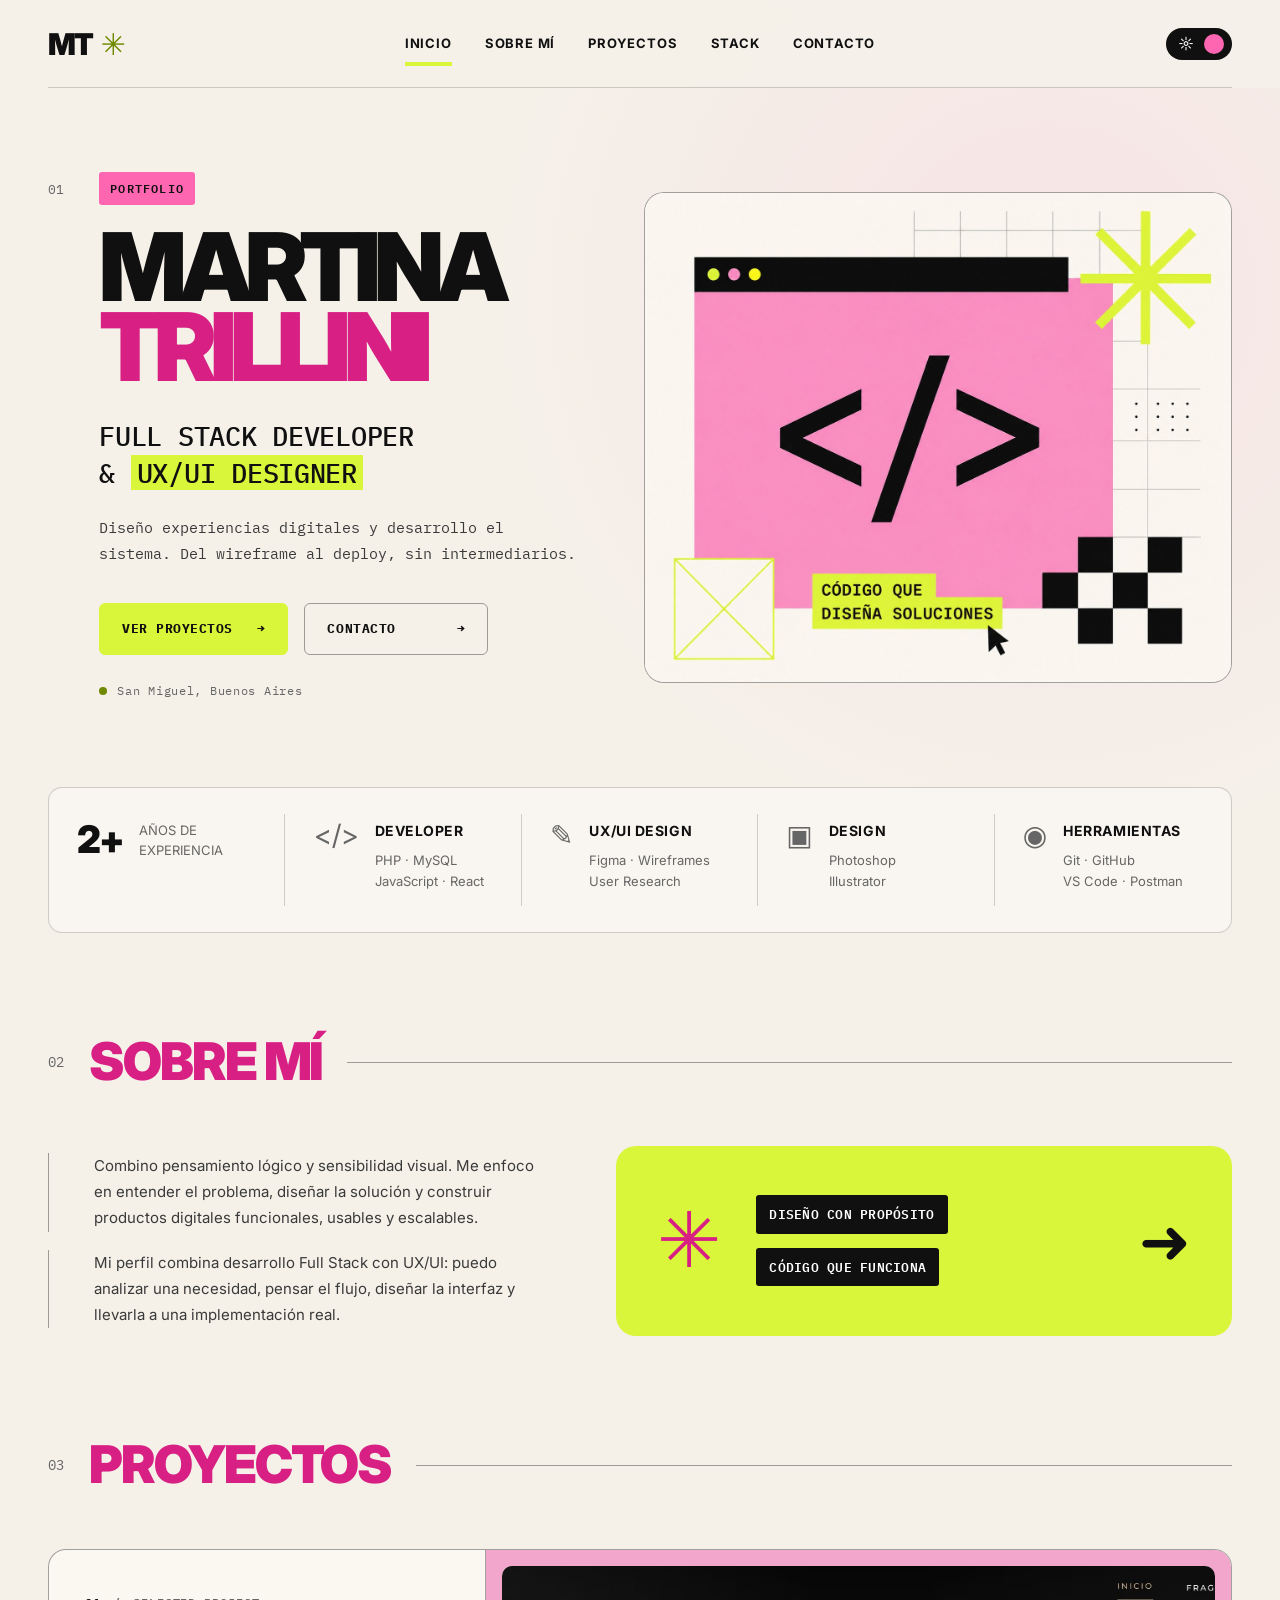
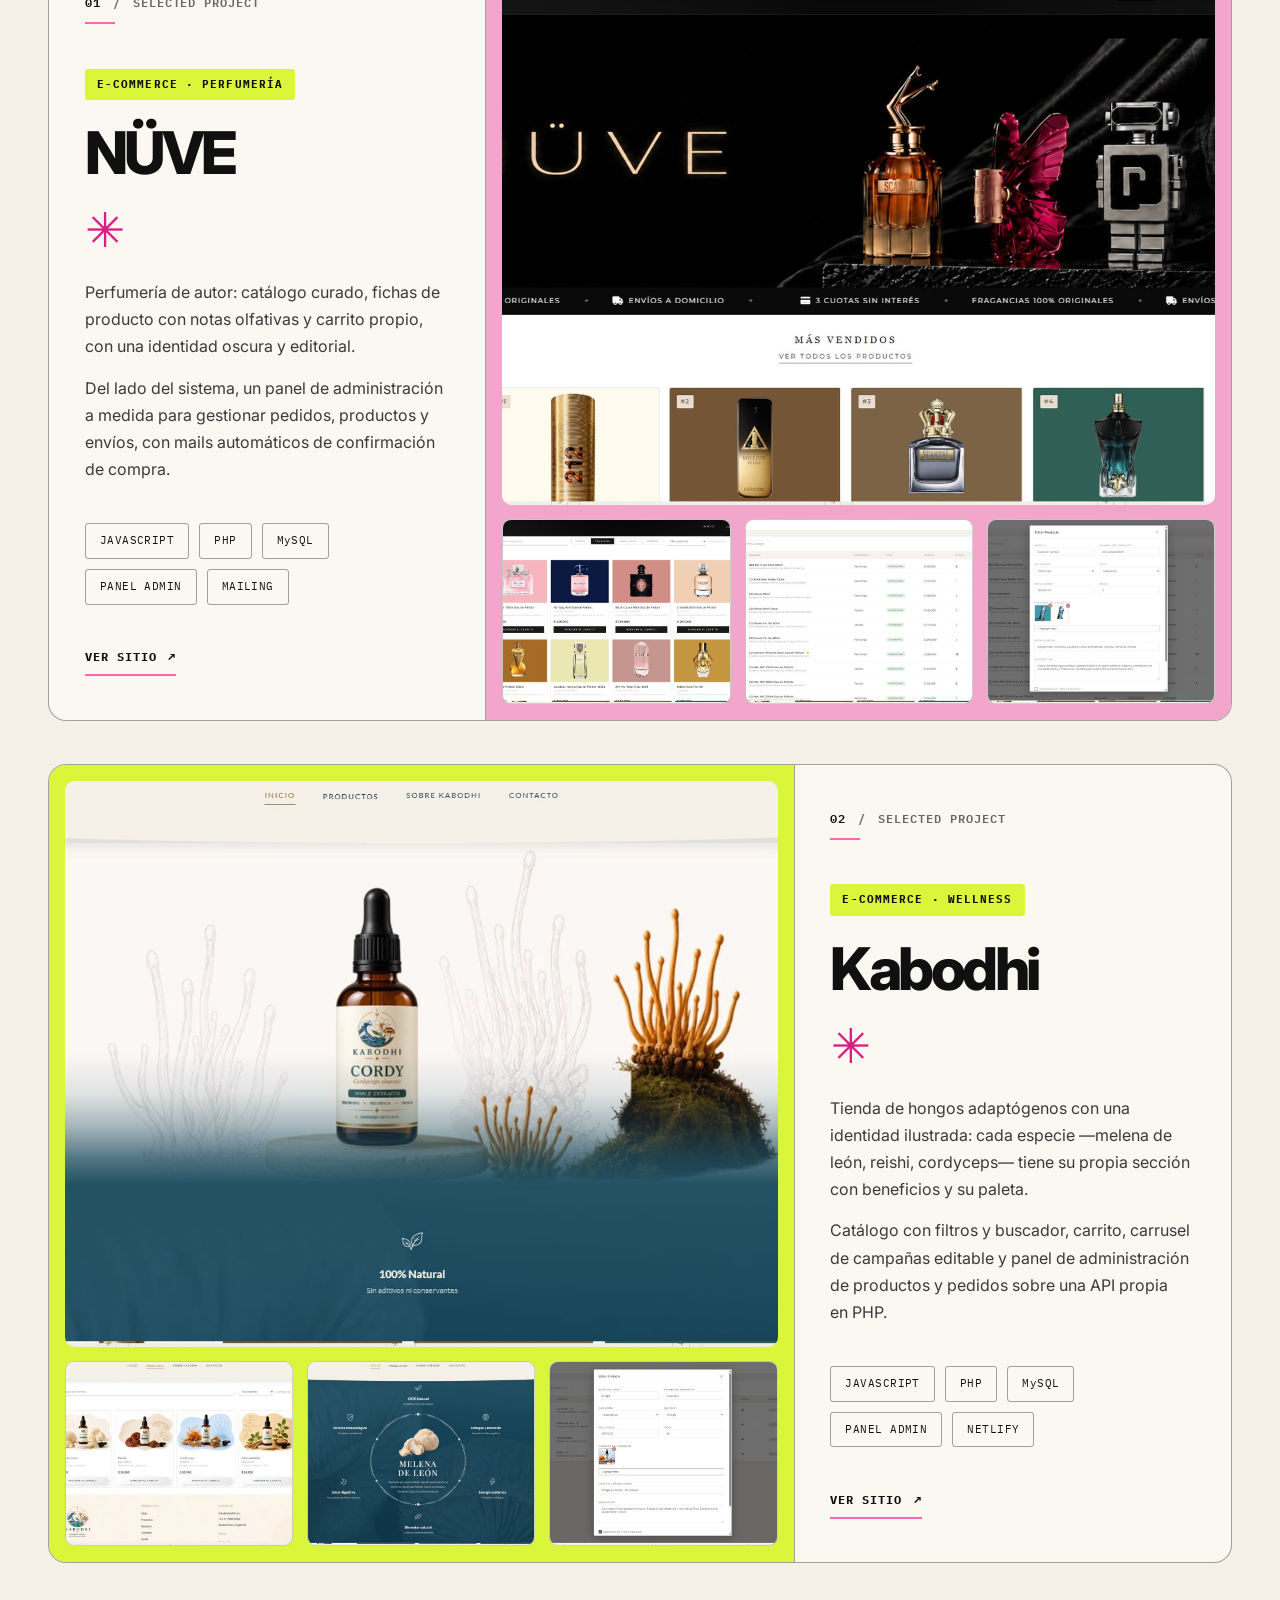
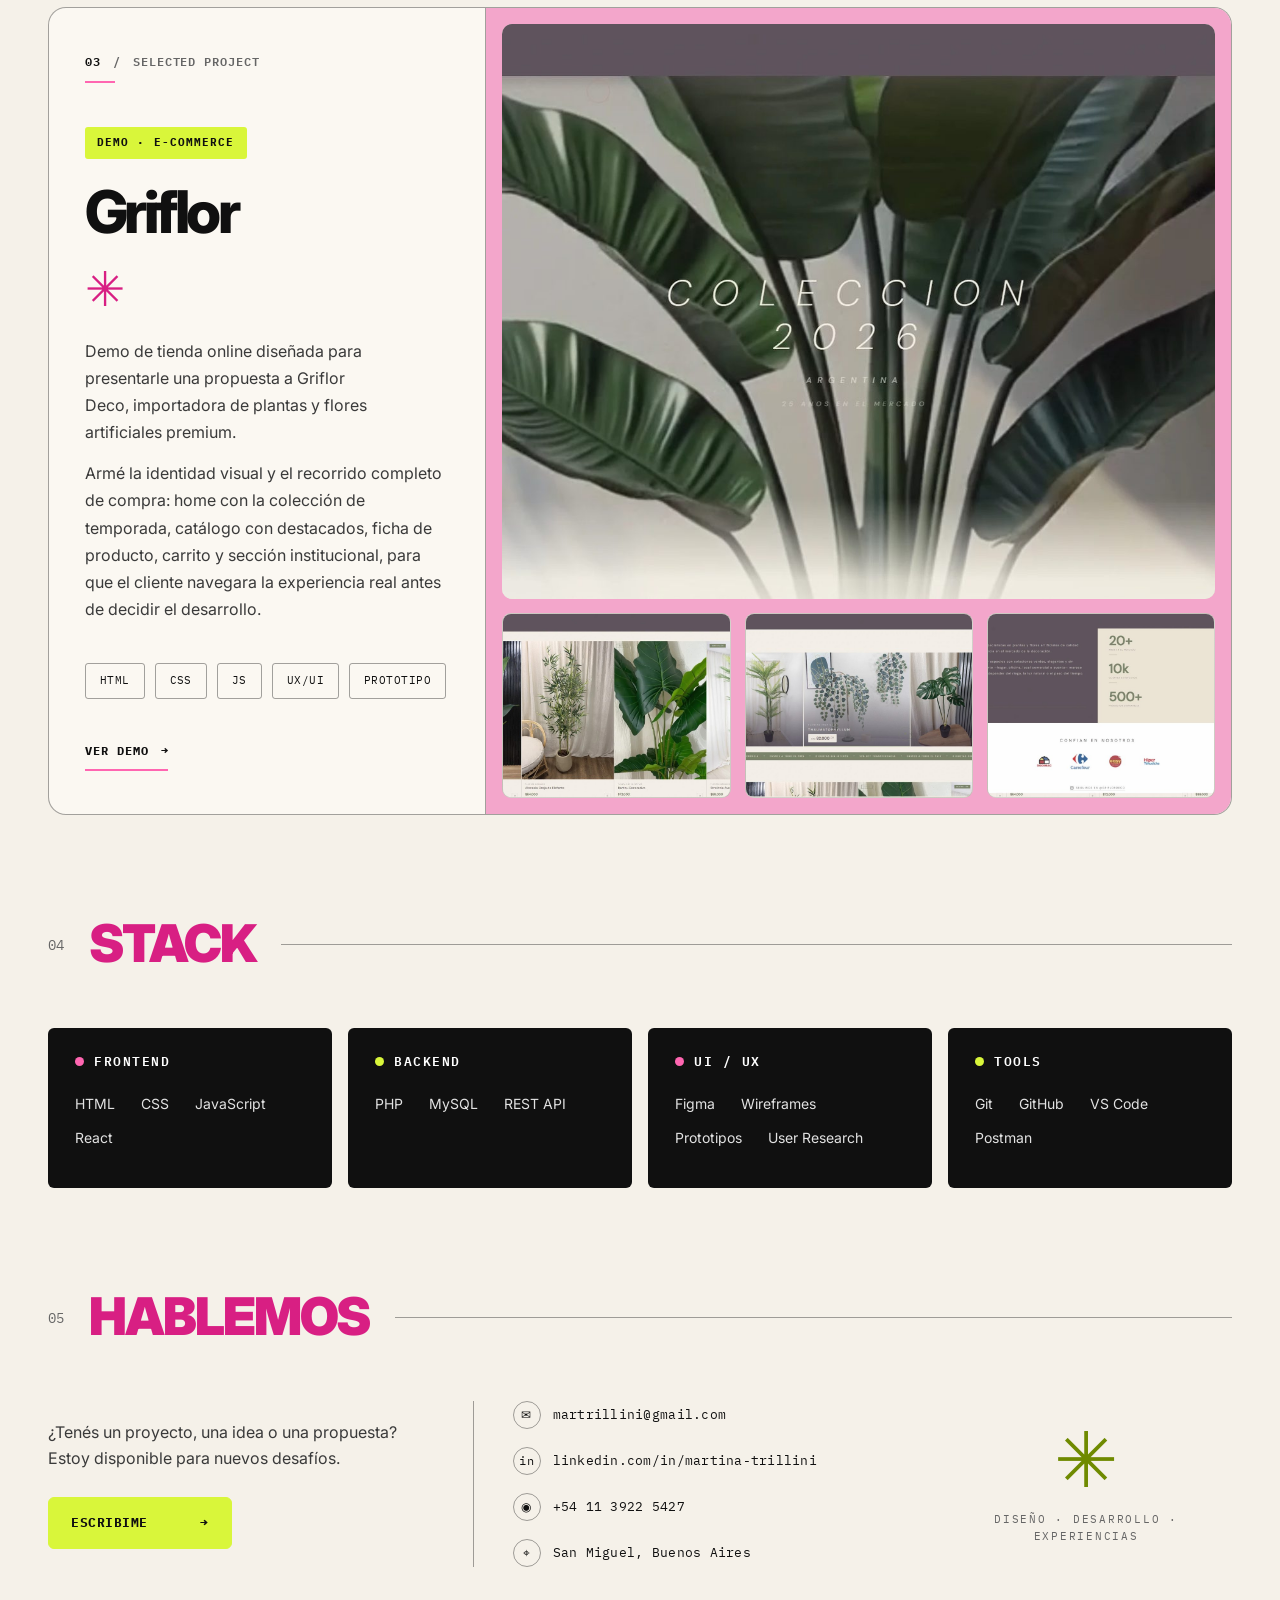
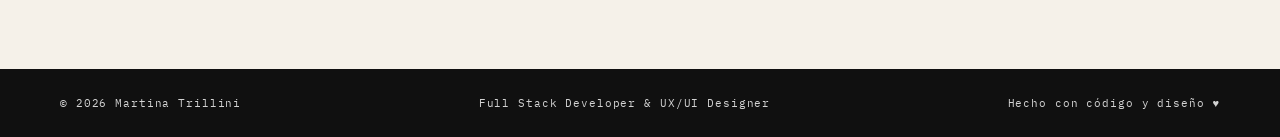
==== index.html @ 74e97cd3 "Tarjeta de proyecto editorial + composición del hero - Nueva tarjeta 37/63: índice "01 / SELECTED PR" ====
<!DOCTYPE html>
<html lang="es">

<head>

    <meta charset="UTF-8">
    <meta name="viewport" content="width=device-width, initial-scale=1.0">

    <title>Martina Trillini | Full Stack Developer & UX/UI Designer</title>

    <meta name="description" content="Portfolio de Martina Trillini, Full Stack Developer y UX/UI Designer. Diseño de experiencias digitales y desarrollo de sistemas a medida: del wireframe al deploy.">
    <meta name="author" content="Martina Trillini">
    <meta name="theme-color" content="#f5f1e9">

    <!-- Open Graph (vista previa al compartir el link) -->
    <meta property="og:type" content="website">
    <meta property="og:title" content="Martina Trillini | Full Stack Developer & UX/UI Designer">
    <meta property="og:description" content="Diseño experiencias digitales y desarrollo el sistema. Del wireframe al deploy, sin intermediarios.">
    <meta property="og:image" content="assets/og-cover.jpg">
    <meta property="og:locale" content="es_AR">

    <link rel="icon" href="data:image/svg+xml,<svg xmlns='http://www.w3.org/2000/svg' viewBox='0 0 100 100'><rect width='100' height='100' fill='%23101010'/><text x='50' y='72' font-family='Inter,sans-serif' font-size='62' font-weight='900' fill='%23d9f63a' text-anchor='middle'>M</text></svg>">

    <link rel="preconnect" href="https://fonts.googleapis.com">
    <link rel="preconnect" href="https://fonts.gstatic.com" crossorigin>
    <link href="https://fonts.googleapis.com/css2?family=IBM+Plex+Mono:wght@400;500;600&family=Inter:wght@400;500;600;700;800;900&display=swap" rel="stylesheet">

    <link rel="stylesheet" href="styles.css">

    <!--
        Aplica el tema guardado antes de pintar la página
        para evitar el parpadeo al cargar.
        Por defecto arranca en claro (identidad crema).
        Para respetar la preferencia del sistema, cambiar
        'light' por: (matchMedia('(prefers-color-scheme: dark)').matches ? 'dark' : 'light')
    -->
    <script>
        (function () {
            var root = document.documentElement;
            root.classList.add('js');
            try {
                root.setAttribute('data-theme', localStorage.getItem('mt-theme') || 'light');
            } catch (e) {
                root.setAttribute('data-theme', 'light');
            }
        })();
    </script>

</head>

<body>

<a class="skip-link" href="#contenido">Saltar al contenido</a>


<!-- =========================
     HEADER
========================= -->

<header class="header" id="header">

    <div class="header-inner shell">

        <a href="#inicio" class="logo">
            MT<span class="logo-star" aria-hidden="true">✳</span>
            <span class="visually-hidden">Inicio</span>
        </a>

        <nav class="nav" id="nav" aria-label="Navegación principal">
            <ul>
                <li><a href="#inicio">Inicio</a></li>
                <li><a href="#sobre-mi">Sobre mí</a></li>
                <li><a href="#proyectos">Proyectos</a></li>
                <li><a href="#stack">Stack</a></li>
                <li><a href="#contacto">Contacto</a></li>
            </ul>
        </nav>

        <div class="header-actions">

            <button class="theme-toggle" id="theme-toggle" type="button" aria-pressed="false">
                <span class="theme-icon" aria-hidden="true">☼</span>
                <span class="theme-dot" aria-hidden="true"></span>
                <span class="visually-hidden">Cambiar entre modo claro y oscuro</span>
            </button>

            <button class="nav-toggle" id="nav-toggle" type="button" aria-expanded="false" aria-controls="nav">
                <span class="bar" aria-hidden="true"></span>
                <span class="bar" aria-hidden="true"></span>
                <span class="bar" aria-hidden="true"></span>
                <span class="visually-hidden">Abrir menú de navegación</span>
            </button>

        </div>

    </div>

</header>


<main id="contenido">

<!-- =========================
     01 · HERO
========================= -->

<section class="hero" id="inicio" aria-labelledby="hero-title">

    <div class="hero-content">

        <span class="section-number" aria-hidden="true">01</span>

        <span class="label">PORTFOLIO</span>

        <h1 id="hero-title">
            MARTINA
            <strong>TRILLINI</strong>
        </h1>

        <p class="hero-role">
            FULL STACK DEVELOPER
            <br>
            &amp; <mark>UX/UI DESIGNER</mark>
        </p>

        <p class="hero-text">
            Diseño experiencias digitales y desarrollo el sistema.
            Del wireframe al deploy, sin intermediarios.
        </p>

        <div class="hero-buttons">

            <a href="#proyectos" class="btn btn-primary">
                Ver proyectos
                <span class="arrow" aria-hidden="true">→</span>
            </a>

            <a href="#contacto" class="btn btn-secondary">
                Contacto
                <span class="arrow" aria-hidden="true">→</span>
            </a>

        </div>

        <span class="location">
            <span class="status-dot" aria-hidden="true"></span>
            San Miguel, Buenos Aires
        </span>

    </div>


    <!--
        ============================================
        COMPOSICIÓN VISUAL DEL HERO
        Ilustración propia (no fotografía personal).
        Para cambiarla: reemplazar assets/hero-visual.jpg
        manteniendo la proporción 1400 x 1169.
        ============================================
    -->

    <figure class="hero-visual media-frame" data-reveal>

        <img
            src="assets/hero-visual.jpg"
            alt="Ilustración de una ventana de navegador rosa con el símbolo de código y el lema código que diseña soluciones"
            width="1400"
            height="1169"
            fetchpriority="high"
            decoding="async"
        >

        <figcaption class="media-hint" aria-hidden="true">
            COMPOSICIÓN VISUAL
            <code>assets/hero-visual.jpg</code>
        </figcaption>

    </figure>

</section>


<!-- =========================
     FRANJA RESUMEN
========================= -->

<section class="summary" aria-label="Resumen de perfil" data-reveal>

    <article class="summary-item">
        <strong class="big-number">2+</strong>
        <span>AÑOS DE<br>EXPERIENCIA</span>
    </article>

    <article class="summary-item">
        <span class="summary-icon pink" aria-hidden="true">&lt;/&gt;</span>
        <div>
            <strong>DEVELOPER</strong>
            <p>PHP · MySQL<br>JavaScript · React</p>
        </div>
    </article>

    <article class="summary-item">
        <span class="summary-icon lime" aria-hidden="true">✎</span>
        <div>
            <strong>UX/UI DESIGN</strong>
            <p>Figma · Wireframes<br>User Research</p>
        </div>
    </article>

    <article class="summary-item">
        <span class="summary-icon pink" aria-hidden="true">▣</span>
        <div>
            <strong>DESIGN</strong>
            <p>Photoshop<br>Illustrator</p>
        </div>
    </article>

    <article class="summary-item">
        <span class="summary-icon lime" aria-hidden="true">◉</span>
        <div>
            <strong>HERRAMIENTAS</strong>
            <p>Git · GitHub<br>VS Code · Postman</p>
        </div>
    </article>

</section>


<!-- =========================
     02 · SOBRE MÍ
========================= -->

<section class="section" id="sobre-mi" aria-labelledby="sobre-mi-title">

    <div class="section-title">
        <span class="section-index" aria-hidden="true">02</span>
        <h2 id="sobre-mi-title">SOBRE MÍ</h2>
        <div class="section-rule" aria-hidden="true"></div>
    </div>

    <div class="about-grid">

        <div class="about-text" data-reveal>

            <p>
                Combino pensamiento lógico y sensibilidad visual.
                Me enfoco en entender el problema, diseñar la solución
                y construir productos digitales funcionales,
                usables y escalables.
            </p>

            <p>
                Mi perfil combina desarrollo Full Stack con UX/UI:
                puedo analizar una necesidad, pensar el flujo,
                diseñar la interfaz y llevarla a una implementación real.
            </p>

        </div>

        <div class="concept-card" data-reveal>

            <span class="concept-star" aria-hidden="true">✳</span>

            <ul>
                <li><strong>DISEÑO CON PROPÓSITO</strong></li>
                <li><strong>CÓDIGO QUE FUNCIONA</strong></li>
            </ul>

            <span class="concept-arrow" aria-hidden="true">➜</span>

        </div>

    </div>

</section>


<!-- =========================
     03 · PROYECTOS

     Cada tarjeta reserva una zona amplia para la captura
     real del sistema. Las imágenes van en /assets.

     Para sumar un proyecto:
     1. Guardá la captura en assets/ con el nombre indicado
        en el <code> del .media-hint.
     2. Duplicá una tarjeta y cambiá título, texto, tags y URL.
     3. Si todavía no tiene demo en vivo, reemplazá el <a
        class="project-link"> por un <span class="project-link is-pending">.
========================= -->

<section class="section projects" id="proyectos" aria-labelledby="proyectos-title">

    <div class="section-title">
        <span class="section-index" aria-hidden="true">03</span>
        <h2 id="proyectos-title">PROYECTOS</h2>
        <div class="section-rule" aria-hidden="true"></div>
    </div>

    <div class="projects-list">

        <!-- PROYECTO 01 · NÜVE -->

        <article class="project-card" data-reveal>

            <div class="project-info">

                <p class="project-index">
                    <span>01</span>
                    <span aria-hidden="true">/</span>
                    <span>SELECTED PROJECT</span>
                </p>

                <span class="project-category">E-COMMERCE · PERFUMERÍA</span>

                <h3>NÜVE</h3>

                <span class="project-symbol" aria-hidden="true">✳</span>

                <p class="project-description">
                    Perfumería de autor: catálogo curado, fichas de
                    producto con notas olfativas y carrito propio,
                    con una identidad oscura y editorial.
                </p>

                <p class="project-description">
                    Del lado del sistema, un panel de administración
                    a medida para gestionar pedidos, productos y
                    envíos, con mails automáticos de confirmación
                    de compra.
                </p>

                <div class="project-bottom">

                    <ul class="tags">
                        <li>JAVASCRIPT</li>
                        <li>PHP</li>
                        <li>MySQL</li>
                        <li>PANEL ADMIN</li>
                        <li>MAILING</li>
                    </ul>

                    <a class="project-link" href="https://nuvearg.com" target="_blank" rel="noopener">
                        Ver sitio
                        <span class="arrow" aria-hidden="true">↗</span>
                        <span class="visually-hidden">(se abre en una pestaña nueva)</span>
                    </a>

                </div>

            </div>

            <div class="project-gallery tint-pink">

                <figure class="gallery-main media-frame">
                    <img
                        src="assets/nuve-main.jpg"
                        alt="Home de NÜVE con el hero de perfumes"
                        width="1600"
                        height="900"
                        loading="lazy"
                        decoding="async"
                    >
                    <figcaption class="media-hint" aria-hidden="true">
                        CAPTURA GENERAL
                        <code>assets/nuve-main.jpg</code>
                    </figcaption>
                </figure>

                <div class="gallery-thumbnails">

                    <figure class="gallery-thumbnail media-frame">
                        <img
                            src="assets/nuve-1.jpg"
                            alt="Catálogo de perfumes de NÜVE"
                            width="800"
                            height="600"
                            loading="lazy"
                            decoding="async"
                        >
                        <figcaption class="media-hint" aria-hidden="true">
                            <code>nuve-1.jpg</code>
                        </figcaption>
                    </figure>

                    <figure class="gallery-thumbnail media-frame">
                        <img
                            src="assets/nuve-2.jpg"
                            alt="Panel de administración de NÜVE con el listado de productos"
                            width="800"
                            height="600"
                            loading="lazy"
                            decoding="async"
                        >
                        <figcaption class="media-hint" aria-hidden="true">
                            <code>nuve-2.jpg</code>
                        </figcaption>
                    </figure>

                    <figure class="gallery-thumbnail media-frame">
                        <img
                            src="assets/nuve-3.jpg"
                            alt="Formulario de edición de producto en el panel de NÜVE"
                            width="800"
                            height="600"
                            loading="lazy"
                            decoding="async"
                        >
                        <figcaption class="media-hint" aria-hidden="true">
                            <code>nuve-3.jpg</code>
                        </figcaption>
                    </figure>

                </div>

            </div>

        </article>


        <!-- PROYECTO 02 · KABODHI -->

        <article class="project-card" data-reveal>

            <div class="project-info">

                <p class="project-index">
                    <span>02</span>
                    <span aria-hidden="true">/</span>
                    <span>SELECTED PROJECT</span>
                </p>

                <span class="project-category">E-COMMERCE · WELLNESS</span>

                <h3>Kabodhi</h3>

                <span class="project-symbol" aria-hidden="true">✳</span>

                <p class="project-description">
                    Tienda de hongos adaptógenos con una identidad
                    ilustrada: cada especie —melena de león, reishi,
                    cordyceps— tiene su propia sección con beneficios
                    y su paleta.
                </p>

                <p class="project-description">
                    Catálogo con filtros y buscador, carrito, carrusel
                    de campañas editable y panel de administración de
                    productos y pedidos sobre una API propia en PHP.
                </p>

                <div class="project-bottom">

                    <ul class="tags">
                        <li>JAVASCRIPT</li>
                        <li>PHP</li>
                        <li>MySQL</li>
                        <li>PANEL ADMIN</li>
                        <li>NETLIFY</li>
                    </ul>

                    <a class="project-link" href="https://kabodhi.online" target="_blank" rel="noopener">
                        Ver sitio
                        <span class="arrow" aria-hidden="true">↗</span>
                        <span class="visually-hidden">(se abre en una pestaña nueva)</span>
                    </a>

                </div>

            </div>

            <div class="project-gallery tint-lime">

                <figure class="gallery-main media-frame">
                    <img
                        src="assets/kabodhi-main.jpg"
                        alt="Home de Kabodhi con el producto Cordyceps ilustrado"
                        width="1600"
                        height="900"
                        loading="lazy"
                        decoding="async"
                    >
                    <figcaption class="media-hint" aria-hidden="true">
                        CAPTURA GENERAL
                        <code>assets/kabodhi-main.jpg</code>
                    </figcaption>
                </figure>

                <div class="gallery-thumbnails">

                    <figure class="gallery-thumbnail media-frame">
                        <img
                            src="assets/kabodhi-1.jpg"
                            alt="Tienda de Kabodhi con filtros y productos"
                            width="800"
                            height="600"
                            loading="lazy"
                            decoding="async"
                        >
                        <figcaption class="media-hint" aria-hidden="true">
                            <code>kabodhi-1.jpg</code>
                        </figcaption>
                    </figure>

                    <figure class="gallery-thumbnail media-frame">
                        <img
                            src="assets/kabodhi-2.jpg"
                            alt="Sección de beneficios de la melena de león"
                            width="800"
                            height="600"
                            loading="lazy"
                            decoding="async"
                        >
                        <figcaption class="media-hint" aria-hidden="true">
                            <code>kabodhi-2.jpg</code>
                        </figcaption>
                    </figure>

                    <figure class="gallery-thumbnail media-frame">
                        <img
                            src="assets/kabodhi-3.jpg"
                            alt="Panel de administración de Kabodhi editando un producto"
                            width="800"
                            height="600"
                            loading="lazy"
                            decoding="async"
                        >
                        <figcaption class="media-hint" aria-hidden="true">
                            <code>kabodhi-3.jpg</code>
                        </figcaption>
                    </figure>

                </div>

            </div>

        </article>


        <!-- PROYECTO 03 · GRIFLOR -->

        <article class="project-card" data-reveal>

            <div class="project-info">

                <p class="project-index">
                    <span>03</span>
                    <span aria-hidden="true">/</span>
                    <span>SELECTED PROJECT</span>
                </p>

                <span class="project-category">DEMO · E-COMMERCE</span>

                <h3>Griflor</h3>

                <span class="project-symbol" aria-hidden="true">✳</span>

                <p class="project-description">
                    Demo de tienda online diseñada para presentarle
                    una propuesta a Griflor Deco, importadora de
                    plantas y flores artificiales premium.
                </p>

                <p class="project-description">
                    Armé la identidad visual y el recorrido completo
                    de compra: home con la colección de temporada,
                    catálogo con destacados, ficha de producto,
                    carrito y sección institucional, para que el
                    cliente navegara la experiencia real antes de
                    decidir el desarrollo.
                </p>

                <div class="project-bottom">

                    <ul class="tags">
                        <li>HTML</li>
                        <li>CSS</li>
                        <li>JS</li>
                        <li>UX/UI</li>
                        <li>PROTOTIPO</li>
                    </ul>

                    <a class="project-link" href="griflor/index.html">
                        Ver demo
                        <span class="arrow" aria-hidden="true">→</span>
                    </a>

                </div>

            </div>

            <div class="project-gallery tint-pink">

                <figure class="gallery-main media-frame">
                    <img
                        src="assets/griflor-main.jpg"
                        alt="Home de la demo de Griflor con la colección 2026"
                        width="1600"
                        height="900"
                        loading="lazy"
                        decoding="async"
                    >
                    <figcaption class="media-hint" aria-hidden="true">
                        CAPTURA GENERAL
                        <code>assets/griflor-main.jpg</code>
                    </figcaption>
                </figure>

                <div class="gallery-thumbnails">

                    <figure class="gallery-thumbnail media-frame">
                        <img
                            src="assets/griflor-1.jpg"
                            alt="Catálogo de productos de la demo de Griflor"
                            width="800"
                            height="600"
                            loading="lazy"
                            decoding="async"
                        >
                        <figcaption class="media-hint" aria-hidden="true">
                            <code>griflor-1.jpg</code>
                        </figcaption>
                    </figure>

                    <figure class="gallery-thumbnail media-frame">
                        <img
                            src="assets/griflor-2.jpg"
                            alt="Sección de productos más vendidos de Griflor"
                            width="800"
                            height="600"
                            loading="lazy"
                            decoding="async"
                        >
                        <figcaption class="media-hint" aria-hidden="true">
                            <code>griflor-2.jpg</code>
                        </figcaption>
                    </figure>

                    <figure class="gallery-thumbnail media-frame">
                        <img
                            src="assets/griflor-3.jpg"
                            alt="Sección institucional de Griflor con sus números"
                            width="800"
                            height="600"
                            loading="lazy"
                            decoding="async"
                        >
                        <figcaption class="media-hint" aria-hidden="true">
                            <code>griflor-3.jpg</code>
                        </figcaption>
                    </figure>

                </div>

            </div>

        </article>

    </div>

</section>


<!-- =========================
     04 · STACK
========================= -->

<section class="section" id="stack" aria-labelledby="stack-title">

    <div class="section-title">
        <span class="section-index" aria-hidden="true">04</span>
        <h2 id="stack-title">STACK</h2>
        <div class="section-rule" aria-hidden="true"></div>
    </div>

    <div class="stack-grid">

        <article class="stack-card" data-reveal>
            <h3>
                <span class="dot pink-bg" aria-hidden="true"></span>
                FRONTEND
            </h3>
            <ul>
                <li>HTML</li>
                <li>CSS</li>
                <li>JavaScript</li>
                <li>React</li>
            </ul>
        </article>

        <article class="stack-card" data-reveal>
            <h3>
                <span class="dot lime-bg" aria-hidden="true"></span>
                BACKEND
            </h3>
            <ul>
                <li>PHP</li>
                <li>MySQL</li>
                <li>REST API</li>
            </ul>
        </article>

        <article class="stack-card" data-reveal>
            <h3>
                <span class="dot pink-bg" aria-hidden="true"></span>
                UI / UX
            </h3>
            <ul>
                <li>Figma</li>
                <li>Wireframes</li>
                <li>Prototipos</li>
                <li>User Research</li>
            </ul>
        </article>

        <article class="stack-card" data-reveal>
            <h3>
                <span class="dot lime-bg" aria-hidden="true"></span>
                TOOLS
            </h3>
            <ul>
                <li>Git</li>
                <li>GitHub</li>
                <li>VS Code</li>
                <li>Postman</li>
            </ul>
        </article>

    </div>

</section>


<!-- =========================
     05 · CONTACTO
========================= -->

<section class="section contact" id="contacto" aria-labelledby="contacto-title">

    <div class="section-title">
        <span class="section-index" aria-hidden="true">05</span>
        <h2 id="contacto-title">HABLEMOS</h2>
        <div class="section-rule" aria-hidden="true"></div>
    </div>

    <div class="contact-grid">

        <div class="contact-intro" data-reveal>

            <p>
                ¿Tenés un proyecto, una idea o una propuesta?
                Estoy disponible para nuevos desafíos.
            </p>

            <a href="mailto:martrillini@gmail.com" class="btn btn-primary">
                Escribime
                <span class="arrow" aria-hidden="true">→</span>
            </a>

        </div>

        <div class="contact-data" data-reveal>

            <a href="mailto:martrillini@gmail.com">
                <span class="icon" aria-hidden="true">✉</span>
                martrillini@gmail.com
            </a>

            <a href="https://linkedin.com/in/martina-trillini" target="_blank" rel="noopener">
                <span class="icon" aria-hidden="true">in</span>
                linkedin.com/in/martina-trillini
            </a>

            <a href="https://wa.me/541139225427" target="_blank" rel="noopener">
                <span class="icon" aria-hidden="true">◉</span>
                +54 11 3922 5427
            </a>

            <span>
                <span class="icon" aria-hidden="true">⌖</span>
                San Miguel, Buenos Aires
            </span>

        </div>

        <div class="contact-symbol" aria-hidden="true">
            <span class="symbol">✳</span>
            <small>DISEÑO · DESARROLLO · EXPERIENCIAS</small>
        </div>

    </div>

</section>

</main>


<!-- =========================
     FOOTER
========================= -->

<footer class="footer">

    <span>© <span id="year">2026</span> Martina Trillini</span>

    <span>Full Stack Developer &amp; UX/UI Designer</span>

    <span>
        Hecho con código y diseño
        <span aria-hidden="true">♥</span>
    </span>

</footer>


<script src="main.js" defer></script>

</body>

</html>
---- styles.css ----
/* =========================================================
   PORTFOLIO — MARTINA TRILLINI
   Full Stack Developer & UX/UI Designer
   ---------------------------------------------------------
   ÍNDICE
   01 · Tokens (variables)
   02 · Reset y base
   03 · Utilidades y componentes
   04 · Header y navegación
   05 · Hero
   06 · Franja resumen
   07 · Sobre mí
   08 · Proyectos
   09 · Stack
   10 · Contacto
   11 · Footer
   12 · Responsive
   13 · Preferencias de movimiento
   ========================================================= */


/* =========================================================
   01 · TOKENS
   ========================================================= */

:root {
    /* --- Paleta base (identidad) --- */
    --cream: #f5f1e9;
    --cream-light: #fbf8f2;

    --black: #101010;
    --black-soft: #171717;

    --gray: #666;
    --line: #bdb8af;

    --pink: #ff66b1;        /* rellenos y fondos */
    --pink-ink: #d81f83;    /* misma familia, legible como texto */

    --lime: #d9f63a;        /* rellenos y fondos */
    --lime-ink: #6f8a00;    /* misma familia, legible como texto */

    /* --- Roles (lo que se usa en el resto del CSS) --- */
    --bg: var(--cream);
    --bg-glow: rgba(255, 102, 177, .10);
    --surface: rgba(255, 255, 255, .38);
    --surface-solid: var(--cream-light);
    --invert-bg: var(--black);
    --invert-fg: #ffffff;

    --fg: var(--black);
    --fg-soft: #3a3a3a;
    --fg-muted: var(--gray);

    --border: rgba(16, 16, 16, .18);
    --border-strong: rgba(16, 16, 16, .38);

    --header-bg: rgba(245, 241, 233, .85);
    --media-bg: linear-gradient(135deg, #efebe4, #ddd7ce);

    --shadow: 0 18px 40px -28px rgba(16, 16, 16, .55);
    --shadow-lg: 0 30px 60px -34px rgba(16, 16, 16, .65);

    /* --- Tipografía --- */
    --font-sans: "Inter", system-ui, -apple-system, "Segoe UI", sans-serif;
    --font-mono: "IBM Plex Mono", ui-monospace, "SFMono-Regular", Menlo, monospace;

    /* --- Medidas --- */
    --gutter: clamp(20px, 4vw, 48px);
    --shell: min(1400px, 100% - var(--gutter) * 2);
    --header-h: 88px;

    --radius-sm: 6px;
    --radius: 14px;
    --radius-lg: 20px;

    /* --- Movimiento --- */
    --ease: cubic-bezier(.22, .61, .36, 1);
    --fast: .18s;
    --base: .32s;
    --slow: .55s;
}


/* Modo oscuro: sólo cambian los roles, la identidad gráfica se mantiene */
[data-theme="dark"] {
    --bg: var(--black);
    --bg-glow: rgba(217, 246, 58, .07);
    --surface: rgba(255, 255, 255, .04);
    --surface-solid: var(--black-soft);
    --invert-bg: #1e1e1e;
    --invert-fg: var(--cream);

    --fg: var(--cream);
    --fg-soft: #d9d4cb;
    --fg-muted: #9c968c;

    --border: rgba(245, 241, 233, .18);
    --border-strong: rgba(245, 241, 233, .42);

    --header-bg: rgba(16, 16, 16, .82);
    --media-bg: linear-gradient(135deg, #232323, #171717);

    --pink-ink: var(--pink);
    --lime-ink: var(--lime);

    --shadow: 0 18px 40px -28px rgba(0, 0, 0, .9);
    --shadow-lg: 0 30px 60px -34px rgba(0, 0, 0, .95);
}


/* =========================================================
   02 · RESET Y BASE
   ========================================================= */

*,
*::before,
*::after {
    box-sizing: border-box;
    margin: 0;
    padding: 0;
}

html {
    scroll-behavior: smooth;
    -webkit-text-size-adjust: 100%;
}

body {
    min-height: 100%;
    background:
        radial-gradient(circle at 82% 6%, var(--bg-glow), transparent 560px),
        var(--bg);
    color: var(--fg);
    font-family: var(--font-sans);
    font-size: 16px;
    line-height: 1.6;
    -webkit-font-smoothing: antialiased;
    transition:
        background-color var(--base) var(--ease),
        color var(--base) var(--ease);
}

img {
    display: block;
    max-width: 100%;
}

ul {
    list-style: none;
}

a {
    color: inherit;
    text-decoration: none;
}

button {
    font: inherit;
    color: inherit;
    background: none;
    border: none;
    cursor: pointer;
}

h1,
h2,
h3 {
    font-weight: 900;
    letter-spacing: -.04em;
    line-height: 1.05;
    text-wrap: balance;
}

p {
    text-wrap: pretty;
}

section[id] {
    scroll-margin-top: calc(var(--header-h) + 16px);
}

::selection {
    background: var(--lime);
    color: var(--black);
}

/* Foco visible y consistente en todo el sitio */
:focus-visible {
    outline: 3px solid var(--pink-ink);
    outline-offset: 3px;
    border-radius: 2px;
}


/* =========================================================
   03 · UTILIDADES Y COMPONENTES
   ========================================================= */

.shell {
    width: var(--shell);
    margin-inline: auto;
}

.visually-hidden {
    position: absolute;
    width: 1px;
    height: 1px;
    margin: -1px;
    padding: 0;
    overflow: hidden;
    white-space: nowrap;
    clip-path: inset(50%);
}

.skip-link {
    position: fixed;
    top: 12px;
    left: 12px;
    z-index: 100;
    padding: 12px 18px;
    background: var(--lime);
    color: var(--black);
    border-radius: var(--radius-sm);
    font-family: var(--font-mono);
    font-size: 13px;
    font-weight: 600;
    transform: translateY(-180%);
    transition: transform var(--base) var(--ease);
}

.skip-link:focus-visible {
    transform: translateY(0);
}


/* --- Sección y encabezado de sección --- */

.section {
    width: var(--shell);
    margin-inline: auto;
    padding-top: clamp(60px, 8vw, 110px);
}

.section-title {
    display: grid;
    grid-template-columns: auto auto 1fr;
    align-items: center;
    gap: clamp(14px, 2vw, 25px);
    margin-bottom: clamp(34px, 4.5vw, 56px);
}

.section-title .section-index {
    font-family: var(--font-mono);
    font-size: 14px;
    color: var(--fg-muted);
}

.section-title h2 {
    color: var(--pink-ink);
    font-size: clamp(32px, 4.4vw, 52px);
}

.section-title .section-rule {
    height: 1px;
    background: var(--border-strong);
}


/* --- Botones --- */

.btn {
    display: inline-flex;
    align-items: center;
    justify-content: space-between;
    gap: 24px;
    min-width: 184px;
    min-height: 52px;
    padding: 0 22px;
    border: 1px solid transparent;
    border-radius: var(--radius-sm);
    font-family: var(--font-mono);
    font-size: 13px;
    font-weight: 700;
    letter-spacing: .04em;
    text-transform: uppercase;
    transition:
        background-color var(--base) var(--ease),
        border-color var(--base) var(--ease),
        color var(--base) var(--ease),
        transform var(--base) var(--ease),
        box-shadow var(--base) var(--ease);
}

.btn .arrow {
    transition: transform var(--base) var(--ease);
}

.btn:hover {
    transform: translateY(-3px);
    box-shadow: var(--shadow);
}

.btn:hover .arrow {
    transform: translateX(6px);
}

.btn:active {
    transform: translateY(-1px);
}

.btn-primary {
    background: var(--lime);
    border-color: var(--lime);
    color: var(--black);
}

.btn-primary:hover {
    background: var(--black);
    border-color: var(--black);
    color: var(--lime);
}

.btn-secondary {
    border-color: var(--border-strong);
    color: var(--fg);
}

.btn-secondary:hover {
    background: var(--fg);
    color: var(--bg);
}


/* --- Etiqueta / chip --- */

.label {
    display: inline-block;
    padding: 7px 11px;
    background: var(--pink);
    color: var(--black);
    border-radius: 3px;
    font-family: var(--font-mono);
    font-size: 12px;
    font-weight: 600;
    letter-spacing: .1em;
}


/* --- Contenedor de imagen reservado (hero y proyectos) ---
   Mantiene el espacio aunque la imagen todavía no exista.
   main.js le agrega .is-empty si el archivo no carga.
--------------------------------------------------------- */

.media-frame {
    position: relative;
    display: block;
    overflow: hidden;
    background: var(--media-bg);
    border: 1px solid var(--border);
}

.media-frame img {
    position: relative;
    z-index: 1;
    width: 100%;
    height: 100%;
    object-fit: cover;
    transition: transform var(--slow) var(--ease);
}

.media-frame .media-hint {
    position: absolute;
    inset: 0;
    z-index: 0;
    display: grid;
    align-content: center;
    justify-items: center;
    gap: 10px;
    padding: 24px;
    text-align: center;
    font-family: var(--font-mono);
    font-size: 10px;
    letter-spacing: .2em;
    color: var(--fg-muted);
}

.media-frame .media-hint code {
    padding: 5px 9px;
    border: 1px dashed var(--border-strong);
    border-radius: 3px;
    font-size: 11px;
    letter-spacing: .04em;
}

.media-frame.is-empty img {
    display: none;
}

/* Sobre los fondos rosa/lima el texto guía necesita más contraste */
.media-frame.tint-pink .media-hint,
.media-frame.tint-lime .media-hint {
    color: rgba(16, 16, 16, .72);
}

.media-frame.tint-pink .media-hint code,
.media-frame.tint-lime .media-hint code {
    border-color: rgba(16, 16, 16, .5);
}


/* --- Aparición al hacer scroll (sólo si hay JS) --- */

.js [data-reveal] {
    opacity: 0;
    transform: translateY(24px);
    transition:
        opacity var(--slow) var(--ease),
        transform var(--slow) var(--ease);
}

.js [data-reveal].is-visible {
    opacity: 1;
    transform: none;
}


/* =========================================================
   04 · HEADER Y NAVEGACIÓN
   ========================================================= */

.header {
    position: sticky;
    top: 0;
    z-index: 40;
    background: var(--header-bg);
    backdrop-filter: blur(14px);
    -webkit-backdrop-filter: blur(14px);
    transition: box-shadow var(--base) var(--ease);
}

.header-inner {
    height: var(--header-h);
    display: grid;
    grid-template-columns: 1fr auto 1fr;
    align-items: center;
    border-bottom: 1px solid var(--border);
}

.header.is-scrolled {
    box-shadow: var(--shadow);
}

.logo {
    display: inline-flex;
    align-items: baseline;
    gap: 8px;
    font-size: 30px;
    font-weight: 900;
    letter-spacing: -.06em;
}

.logo .logo-star {
    display: inline-block;
    color: var(--lime-ink);
    transition: transform var(--slow) var(--ease);
}

.logo:hover .logo-star {
    transform: rotate(90deg);
}


/* --- Navegación --- */

.nav ul {
    display: flex;
    gap: clamp(20px, 2.6vw, 36px);
}

.nav a {
    position: relative;
    display: inline-block;
    padding-block: 6px;
    font-size: 13px;
    font-weight: 700;
    letter-spacing: .06em;
    text-transform: uppercase;
}

.nav a::after {
    content: "";
    position: absolute;
    left: 0;
    right: 0;
    bottom: -6px;
    height: 4px;
    background: var(--lime);
    transform: scaleX(0);
    transform-origin: left;
    transition: transform var(--base) var(--ease);
}

.nav a:hover::after,
.nav a:focus-visible::after,
.nav a[aria-current="true"]::after {
    transform: scaleX(1);
}


/* --- Acciones del header --- */

.header-actions {
    justify-self: end;
    display: flex;
    align-items: center;
    gap: 12px;
}

.theme-toggle {
    display: inline-flex;
    align-items: center;
    gap: 10px;
    padding: 6px 8px 6px 12px;
    background: var(--invert-bg);
    color: var(--invert-fg);
    border-radius: 50px;
    transition:
        transform var(--base) var(--ease),
        background-color var(--base) var(--ease);
}

.theme-toggle:hover {
    transform: translateY(-2px);
}

.theme-toggle .theme-icon {
    font-size: 15px;
    line-height: 1;
}

.theme-toggle .theme-dot {
    width: 20px;
    height: 20px;
    border-radius: 50%;
    background: var(--pink);
    transition:
        background-color var(--base) var(--ease),
        transform var(--base) var(--ease);
}

[data-theme="dark"] .theme-toggle .theme-dot {
    background: var(--lime);
    transform: rotate(180deg);
}


/* --- Botón de menú (mobile) --- */

.nav-toggle {
    display: none;
    width: 44px;
    height: 44px;
    place-items: center;
    gap: 5px;
    border: 1px solid var(--border-strong);
    border-radius: 50px;
}

.nav-toggle .bar {
    display: block;
    width: 18px;
    height: 2px;
    background: var(--fg);
    transition:
        transform var(--base) var(--ease),
        opacity var(--fast) var(--ease);
}

.nav-toggle[aria-expanded="true"] .bar:nth-of-type(1) {
    transform: translateY(7px) rotate(45deg);
}

.nav-toggle[aria-expanded="true"] .bar:nth-of-type(2) {
    opacity: 0;
}

.nav-toggle[aria-expanded="true"] .bar:nth-of-type(3) {
    transform: translateY(-7px) rotate(-45deg);
}


/* =========================================================
   05 · HERO
   ========================================================= */

.hero {
    width: var(--shell);
    margin-inline: auto;
    display: grid;
    grid-template-columns: minmax(0, .95fr) minmax(0, 1.05fr);
    gap: clamp(40px, 5vw, 70px);
    align-items: center;
    padding-block: clamp(48px, 7vw, 84px);
}

.hero-content {
    position: relative;
    padding-left: clamp(0px, 4vw, 55px);
}

.section-number {
    position: absolute;
    left: 0;
    top: 8px;
    font-family: var(--font-mono);
    font-size: 13px;
    color: var(--fg-muted);
}

.hero h1 {
    margin-top: 22px;
    font-size: clamp(56px, 7.4vw, 118px);
    line-height: .84;
    letter-spacing: -.075em;
}

.hero h1 strong {
    display: block;
    color: var(--pink-ink);
    font-weight: inherit;
}

.hero-role {
    margin-top: 32px;
    font-family: var(--font-mono);
    font-size: clamp(19px, 2.1vw, 30px);
    font-weight: 500;
    line-height: 1.35;
    letter-spacing: -.01em;
}

.hero mark {
    padding: 0 6px;
    background: var(--lime);
    color: var(--black);
}

.hero-text {
    max-width: 55ch;
    margin-top: 24px;
    font-family: var(--font-mono);
    font-size: 15px;
    line-height: 1.75;
    color: var(--fg-soft);
}

.hero-buttons {
    display: flex;
    flex-wrap: wrap;
    gap: 16px;
    margin-top: 36px;
}

.location {
    display: inline-flex;
    align-items: center;
    gap: 10px;
    margin-top: 26px;
    color: var(--fg-muted);
    font-family: var(--font-mono);
    font-size: 12px;
    letter-spacing: .06em;
}

.location .status-dot {
    width: 8px;
    height: 8px;
    border-radius: 50%;
    background: var(--lime-ink);
    animation: pulse 2.8s ease-out infinite;
}

@keyframes pulse {
    0%   { box-shadow: 0 0 0 0 rgba(217, 246, 58, .55); }
    70%  { box-shadow: 0 0 0 10px rgba(217, 246, 58, 0); }
    100% { box-shadow: 0 0 0 0 rgba(217, 246, 58, 0); }
}


/* --- Composición visual del HERO ---
   Ilustración propia, no una fotografía personal.
   Archivo esperado: assets/hero-visual.jpg
------------------------------------------------ */

.hero-visual {
    position: relative;
    aspect-ratio: 1400 / 1169;
    max-height: 640px;
    background: var(--cream-light);
    border-radius: var(--radius-lg);
    border-color: var(--border-strong);
}

@keyframes spin {
    to { transform: rotate(360deg); }
}

/* =========================================================
   06 · FRANJA RESUMEN
   ========================================================= */

.summary {
    width: var(--shell);
    margin-inline: auto;
    display: grid;
    grid-template-columns: repeat(auto-fit, minmax(210px, 1fr));
    padding-block: 26px;
    border: 1px solid var(--border);
    border-radius: var(--radius);
    background: var(--surface);
}

.summary-item {
    display: flex;
    align-items: flex-start;
    gap: 16px;
    min-height: 92px;
    padding: 6px clamp(20px, 2.2vw, 30px);
    border-right: 1px solid var(--border);
}

.summary-item:last-child {
    border-right: 0;
}

.summary-item .big-number {
    font-size: 38px;
    font-weight: 900;
    letter-spacing: -.05em;
    line-height: 1;
}

.summary-item .summary-icon {
    font-size: 28px;
    line-height: 1.1;
}

.summary-item strong {
    display: block;
    margin-bottom: 8px;
    font-size: 14px;
    letter-spacing: .04em;
}

.summary-item p,
.summary-item > span {
    color: var(--fg-muted);
    font-size: 13px;
    line-height: 1.6;
}

.pink { color: var(--pink-ink); }
.lime { color: var(--lime-ink); }


/* =========================================================
   07 · SOBRE MÍ
   ========================================================= */

.about-grid {
    display: grid;
    grid-template-columns: minmax(0, .9fr) minmax(0, 1.1fr);
    gap: clamp(36px, 5vw, 70px);
    align-items: center;
}

.about-text p {
    max-width: 62ch;
    margin-bottom: 18px;
    padding-left: clamp(24px, 3.5vw, 55px);
    border-left: 1px solid var(--border-strong);
    font-size: clamp(15px, 1.15vw, 17px);
    line-height: 1.75;
    color: var(--fg-soft);
}

.about-text p:last-child {
    margin-bottom: 0;
}

.concept-card {
    display: grid;
    grid-template-columns: auto 1fr auto;
    align-items: center;
    gap: clamp(20px, 3vw, 35px);
    min-height: 190px;
    padding: clamp(26px, 3vw, 38px) clamp(26px, 3.2vw, 45px);
    background: var(--lime);
    color: var(--black);
    border-radius: var(--radius-lg);
    transition:
        transform var(--base) var(--ease),
        box-shadow var(--base) var(--ease);
}

.concept-card:hover {
    transform: translateY(-4px);
    box-shadow: var(--shadow-lg);
}

.concept-card .concept-star {
    color: var(--pink-ink);
    font-size: clamp(56px, 6vw, 80px);
    line-height: 1;
    transition: transform var(--slow) var(--ease);
}

.concept-card:hover .concept-star {
    transform: rotate(180deg);
}

.concept-card ul {
    display: flex;
    flex-direction: column;
    align-items: flex-start;
    gap: 14px;
}

.concept-card strong {
    display: inline-block;
    padding: 9px 13px;
    background: var(--black);
    color: #fff;
    border-radius: 3px;
    font-family: var(--font-mono);
    font-size: 13px;
    font-weight: 600;
    letter-spacing: .02em;
}

.concept-card .concept-arrow {
    font-size: clamp(42px, 5vw, 62px);
    line-height: 1;
    transition: transform var(--base) var(--ease);
}

.concept-card:hover .concept-arrow {
    transform: translateX(8px);
}


/* =========================================================
   08 · PROYECTOS
   Tarjeta editorial: a la izquierda el relato del proyecto,
   a la derecha la galería (una captura general + tres chicas).
   Las tarjetas pares invierten el orden de las columnas.
   ========================================================= */

.projects-list {
    display: grid;
    gap: clamp(28px, 3.4vw, 60px);
}

.project-card {
    display: grid;
    grid-template-columns: 37% 63%;
    min-height: 650px;
    overflow: hidden;
    background: var(--surface-solid);
    border: 1px solid var(--border-strong);
    border-radius: 18px;
    transition:
        border-color var(--base) var(--ease),
        box-shadow var(--base) var(--ease);
}

.project-card:hover {
    border-color: var(--pink);
    box-shadow: var(--shadow-lg);
}

/* Tarjetas pares: galería a la izquierda */
.project-card:nth-child(even) {
    grid-template-columns: 63% 37%;
}

.project-card:nth-child(even) .project-info {
    order: 2;
    border-right: 0;
    border-left: 1px solid var(--border-strong);
}


/* --- Columna de información --- */

.project-info {
    display: flex;
    flex-direction: column;
    padding: clamp(34px, 3.4vw, 55px) clamp(26px, 2.8vw, 45px);
    border-right: 1px solid var(--border-strong);
}

.project-index {
    display: flex;
    gap: 12px;
    margin-bottom: clamp(38px, 4.4vw, 65px);
    font-family: var(--font-mono);
    font-size: 12px;
    font-weight: 600;
    letter-spacing: .08em;
    color: var(--fg-muted);
}

.project-index span:first-child {
    position: relative;
    color: var(--fg);
}

.project-index span:first-child::after {
    content: "";
    position: absolute;
    left: 0;
    bottom: -12px;
    width: 30px;
    height: 2px;
    background: var(--pink);
}

.project-category {
    width: fit-content;
    margin-bottom: 25px;
    padding: 7px 12px;
    background: var(--lime);
    color: var(--black);
    border-radius: 3px;
    font-family: var(--font-mono);
    font-size: 11px;
    font-weight: 700;
    letter-spacing: .1em;
}

.project-card h3 {
    margin-bottom: 25px;
    font-size: clamp(42px, 4.6vw, 75px);
    font-weight: 800;
    line-height: .95;
    letter-spacing: -.06em;
}

.project-symbol {
    display: block;
    margin-bottom: 25px;
    color: var(--pink-ink);
    font-size: 48px;
    line-height: 1;
    transition: transform var(--slow) var(--ease);
}

.project-card:hover .project-symbol {
    transform: rotate(180deg);
}

.project-description {
    max-width: 44ch;
    font-size: 16px;
    line-height: 1.7;
    color: var(--fg-soft);
}

.project-description + .project-description {
    margin-top: 14px;
}


/* --- Pie de la columna: tags + link --- */

.project-bottom {
    margin-top: auto;
    padding-top: 40px;
}

.tags {
    display: flex;
    flex-wrap: wrap;
    gap: 10px;
    margin-bottom: clamp(28px, 3vw, 45px);
}

.tags li {
    padding: 8px 14px;
    border: 1px solid var(--border-strong);
    border-radius: 3px;
    font-family: var(--font-mono);
    font-size: 11px;
    letter-spacing: .04em;
}

.project-link {
    display: inline-flex;
    align-items: center;
    gap: 12px;
    width: fit-content;
    padding-bottom: 8px;
    border-bottom: 2px solid var(--pink);
    font-family: var(--font-mono);
    font-size: 12px;
    font-weight: 700;
    letter-spacing: .08em;
    text-transform: uppercase;
    transition:
        gap var(--base) var(--ease),
        color var(--base) var(--ease);
}

.project-link:hover {
    gap: 20px;
    color: var(--pink-ink);
}

/* Proyecto sin demo pública todavía */
.project-link.is-pending {
    border-bottom-color: var(--border-strong);
    color: var(--fg-muted);
}


/* --- Galería --- */

.project-gallery {
    display: grid;
    grid-template-rows: minmax(0, 1fr) 185px;
    gap: 14px;
    padding: 16px;
}

.project-gallery.tint-pink { background: #f3a6cb; }
.project-gallery.tint-lime { background: var(--lime); }

.gallery-main {
    min-height: 390px;
    border: 0;
    border-radius: 10px;
}

.gallery-main:hover img {
    transform: scale(1.015);
}

.gallery-thumbnails {
    display: grid;
    grid-template-columns: repeat(3, minmax(0, 1fr));
    gap: 14px;
}

.gallery-thumbnail {
    height: 185px;
    border-radius: 9px;
    border-color: rgba(16, 16, 16, .12);
}

.gallery-thumbnail:hover img {
    transform: scale(1.035);
}

/* Las capturas son de páginas: se muestran desde arriba */
.project-gallery img {
    object-position: top center;
}

.gallery-thumbnail .media-hint {
    padding: 8px;
    font-size: 9px;
    letter-spacing: .08em;
}

.project-gallery .media-hint code {
    max-width: 100%;
    overflow-wrap: anywhere;
}


/* =========================================================
   09 · STACK
   ========================================================= */

.stack-grid {
    display: grid;
    grid-template-columns: repeat(4, minmax(0, 1fr));
    gap: 16px;
}

.stack-card {
    min-height: 160px;
    padding: 26px;
    background: var(--invert-bg);
    color: var(--invert-fg);
    border: 1px solid transparent;
    border-radius: var(--radius-sm);
    transition:
        transform var(--base) var(--ease),
        border-color var(--base) var(--ease),
        box-shadow var(--base) var(--ease);
}

.stack-card:hover {
    transform: translateY(-5px);
    border-color: var(--pink);
    box-shadow: var(--shadow-lg);
}

.stack-card h3 {
    display: flex;
    align-items: center;
    gap: 10px;
    margin-bottom: 24px;
    font-family: var(--font-mono);
    font-size: 13px;
    font-weight: 600;
    letter-spacing: .12em;
}

.dot {
    width: 9px;
    height: 9px;
    border-radius: 50%;
    transition: transform var(--base) var(--ease);
}

.stack-card:hover .dot {
    transform: scale(1.6);
}

.pink-bg { background: var(--pink); }
.lime-bg { background: var(--lime); }

.stack-card ul {
    display: flex;
    flex-wrap: wrap;
    gap: 12px 26px;
}

.stack-card li {
    font-size: 14px;
    color: rgba(255, 255, 255, .88);
}

[data-theme="dark"] .stack-card li {
    color: var(--fg-soft);
}


/* =========================================================
   10 · CONTACTO
   ========================================================= */

.contact-grid {
    display: grid;
    grid-template-columns: minmax(0, .9fr) minmax(0, 1fr) minmax(0, .7fr);
    gap: clamp(32px, 4vw, 50px);
    align-items: center;
}

.contact-intro p {
    max-width: 40ch;
    margin-bottom: 26px;
    font-size: clamp(16px, 1.2vw, 18px);
    line-height: 1.65;
    color: var(--fg-soft);
}

.contact-data {
    display: flex;
    flex-direction: column;
    gap: 18px;
    padding-left: clamp(22px, 3vw, 45px);
    border-left: 1px solid var(--border-strong);
}

.contact-data a,
.contact-data > span {
    display: inline-flex;
    align-items: center;
    gap: 12px;
    font-family: var(--font-mono);
    font-size: 13px;
    letter-spacing: .02em;
}

.contact-data a {
    align-self: flex-start;
    transition:
        color var(--base) var(--ease),
        transform var(--base) var(--ease);
}

.contact-data a:hover {
    color: var(--pink-ink);
    transform: translateX(6px);
}

.contact-data .icon {
    display: grid;
    place-items: center;
    flex: 0 0 auto;
    width: 28px;
    height: 28px;
    border: 1px solid var(--border-strong);
    border-radius: 50%;
    font-size: 12px;
}

.contact-symbol {
    display: flex;
    flex-direction: column;
    align-items: center;
    gap: 12px;
}

.contact-symbol .symbol {
    color: var(--lime-ink);
    font-size: clamp(60px, 6vw, 84px);
    line-height: 1;
    animation: spin 26s linear infinite;
}

.contact-symbol small {
    max-width: 210px;
    text-align: center;
    font-family: var(--font-mono);
    font-size: 11px;
    letter-spacing: .16em;
    color: var(--fg-muted);
}


/* =========================================================
   11 · FOOTER
   ========================================================= */

.footer {
    margin-top: clamp(60px, 8vw, 110px);
    min-height: 68px;
    padding: 18px clamp(20px, 5vw, 60px);
    display: flex;
    flex-wrap: wrap;
    justify-content: space-between;
    align-items: center;
    gap: 12px;
    background: var(--black);
    color: rgba(255, 255, 255, .82);
    font-family: var(--font-mono);
    font-size: 11px;
    letter-spacing: .08em;
}

[data-theme="dark"] .footer {
    border-top: 1px solid var(--border);
}

.footer a {
    transition: color var(--base) var(--ease);
}

.footer a:hover {
    color: var(--lime);
}


/* =========================================================
   12 · RESPONSIVE
   ========================================================= */

/* --- Desktop chico / tablet horizontal --- */
@media (max-width: 1150px) {

    .hero {
        grid-template-columns: 1fr;
        gap: 44px;
    }

    .hero-visual {
        max-height: none;
    }

    .about-grid {
        grid-template-columns: 1fr;
    }

    .stack-grid {
        grid-template-columns: repeat(2, minmax(0, 1fr));
    }

    .contact-grid {
        grid-template-columns: repeat(2, minmax(0, 1fr));
    }

    .contact-symbol {
        grid-column: 1 / -1;
    }
}


/* --- Tablet: menú desplegable y proyectos apilados --- */
@media (max-width: 900px) {

    :root {
        --header-h: 76px;
    }

    .header-inner {
        grid-template-columns: 1fr auto;
    }

    .nav-toggle {
        display: inline-grid;
    }

    .nav {
        position: absolute;
        left: 0;
        right: 0;
        top: 100%;
        background: var(--surface-solid);
        border-bottom: 1px solid var(--border);
        box-shadow: var(--shadow);
        clip-path: inset(0 0 100% 0);
        opacity: 0;
        pointer-events: none;
        transition:
            clip-path var(--base) var(--ease),
            opacity var(--fast) var(--ease);
    }

    .nav.is-open {
        clip-path: inset(0 0 0 0);
        opacity: 1;
        pointer-events: auto;
    }

    .nav ul {
        flex-direction: column;
        gap: 0;
        padding: 6px var(--gutter) 20px;
    }

    .nav li + li {
        border-top: 1px solid var(--border);
    }

    .nav a {
        display: block;
        padding: 16px 0;
        font-size: 15px;
    }

    .nav a::after {
        bottom: 10px;
    }

    /* La tarjeta se apila: primero el relato, después la galería */
    .project-card,
    .project-card:nth-child(even) {
        grid-template-columns: 1fr;
        min-height: 0;
    }

    .project-card .project-info,
    .project-card:nth-child(even) .project-info {
        order: 0;
        min-height: 480px;
        border-right: 0;
        border-left: 0;
        border-bottom: 1px solid var(--border-strong);
    }

    .project-gallery {
        grid-template-rows: clamp(300px, 46vw, 500px) 180px;
    }

    .gallery-main {
        min-height: 0;
    }

    .gallery-thumbnail {
        height: 180px;
    }
}


/* --- Mobile --- */
@media (max-width: 640px) {

    .section-number {
        display: none;
    }

    .hero-content {
        padding-left: 0;
    }

    .hero h1 {
        font-size: clamp(46px, 13vw, 64px);
    }

    .hero-buttons .btn {
        flex: 1 1 100%;
    }

    .summary {
        grid-template-columns: 1fr;
    }

    .summary-item {
        padding: 20px clamp(20px, 5vw, 28px);
        border-right: 0;
        border-bottom: 1px solid var(--border);
    }

    .summary-item:last-child {
        border-bottom: 0;
    }

    .about-text p {
        padding-left: 20px;
    }

    .project-card .project-info {
        min-height: 0;
        padding: 35px 25px;
    }

    .project-card h3 {
        font-size: 52px;
    }

    .project-bottom {
        padding-top: 34px;
    }

    /* En mobile las tres capturas van una debajo de otra
       para que no queden diminutas */
    .project-gallery {
        display: block;
        padding: 10px;
    }

    .gallery-main {
        height: 330px;
        margin-bottom: 10px;
    }

    .gallery-thumbnails {
        grid-template-columns: 1fr;
        gap: 10px;
    }

    .gallery-thumbnail {
        height: 260px;
    }

    .concept-card {
        grid-template-columns: auto 1fr;
        row-gap: 20px;
    }

    .concept-card .concept-arrow {
        display: none;
    }

    .stack-grid,
    .contact-grid {
        grid-template-columns: 1fr;
    }

    .contact-data {
        padding-left: 20px;
    }

    .footer {
        flex-direction: column;
        padding-block: 24px;
        text-align: center;
    }

}


/* =========================================================
   13 · PREFERENCIAS DE MOVIMIENTO
   ========================================================= */

@media (prefers-reduced-motion: reduce) {

    html {
        scroll-behavior: auto;
    }

    *,
    *::before,
    *::after {
        animation-duration: .01ms !important;
        animation-iteration-count: 1 !important;
        transition-duration: .01ms !important;
    }

    .js [data-reveal] {
        opacity: 1;
        transform: none;
    }
}
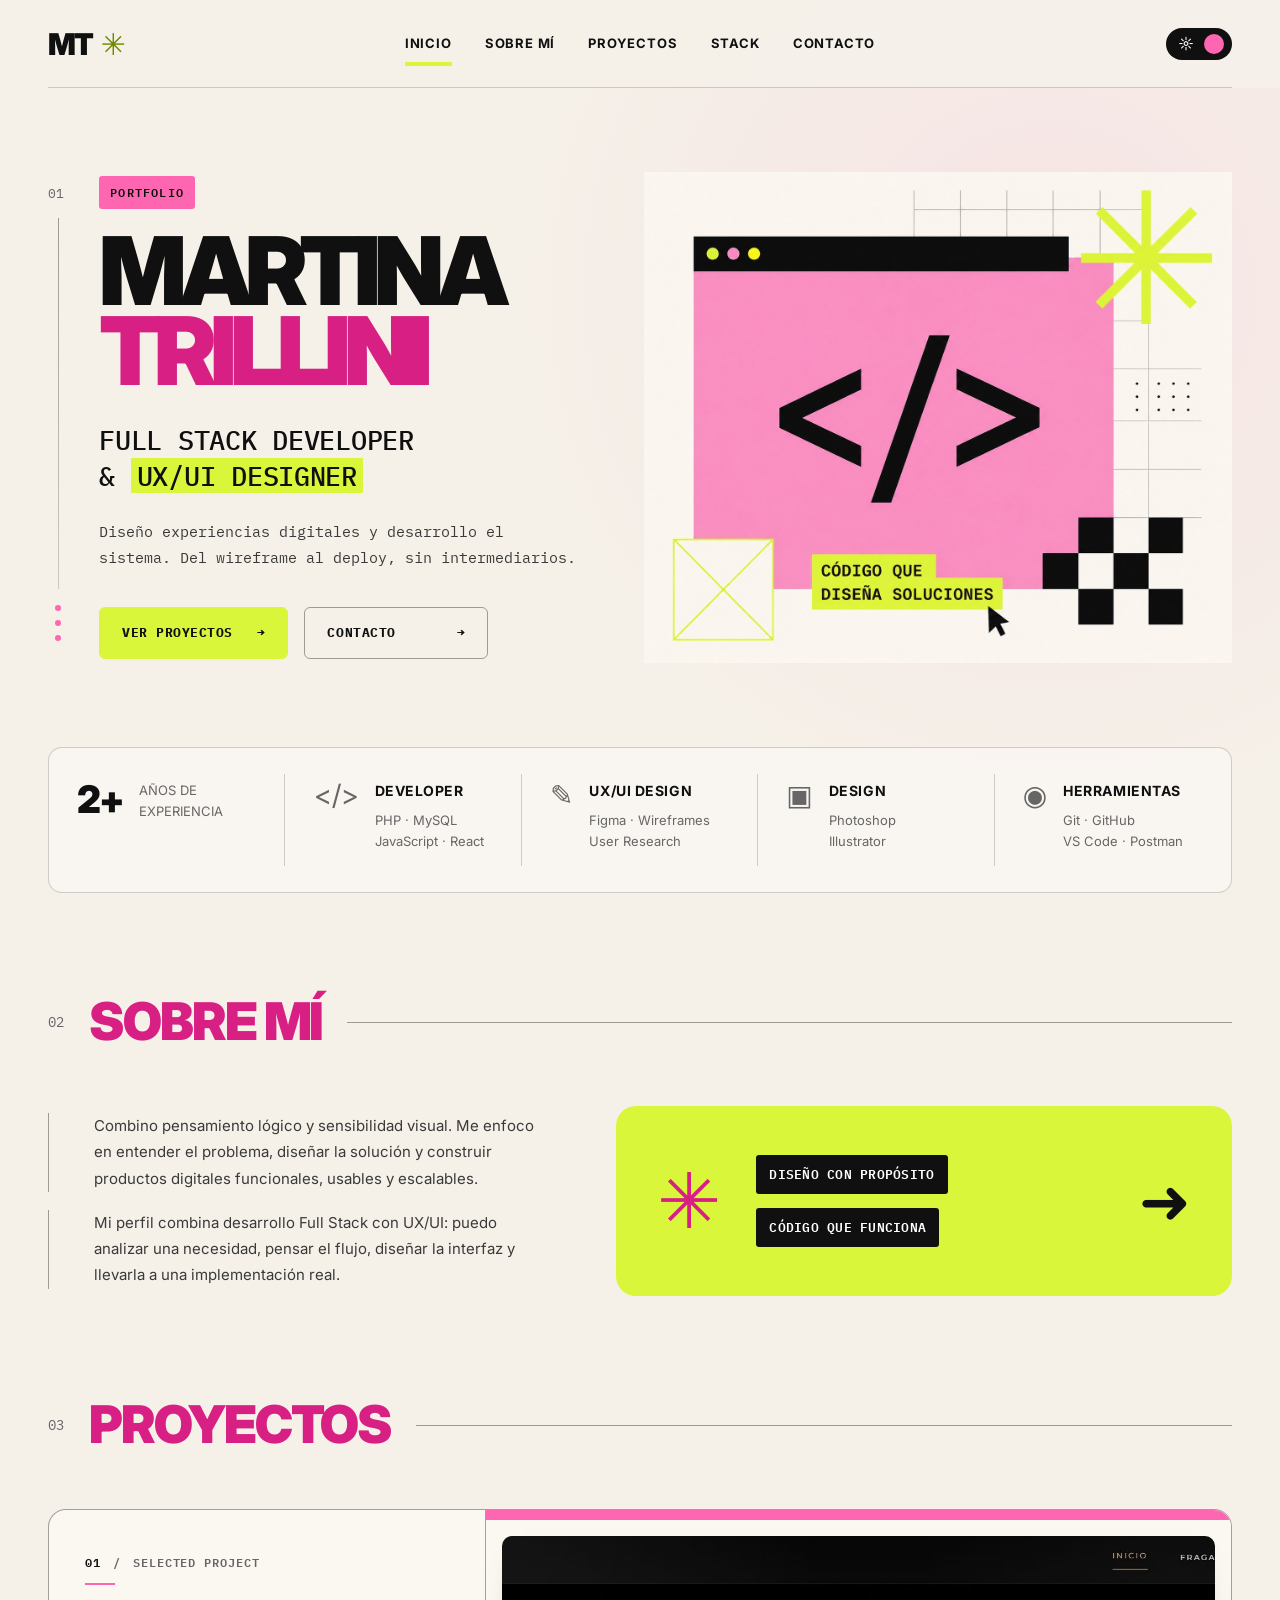
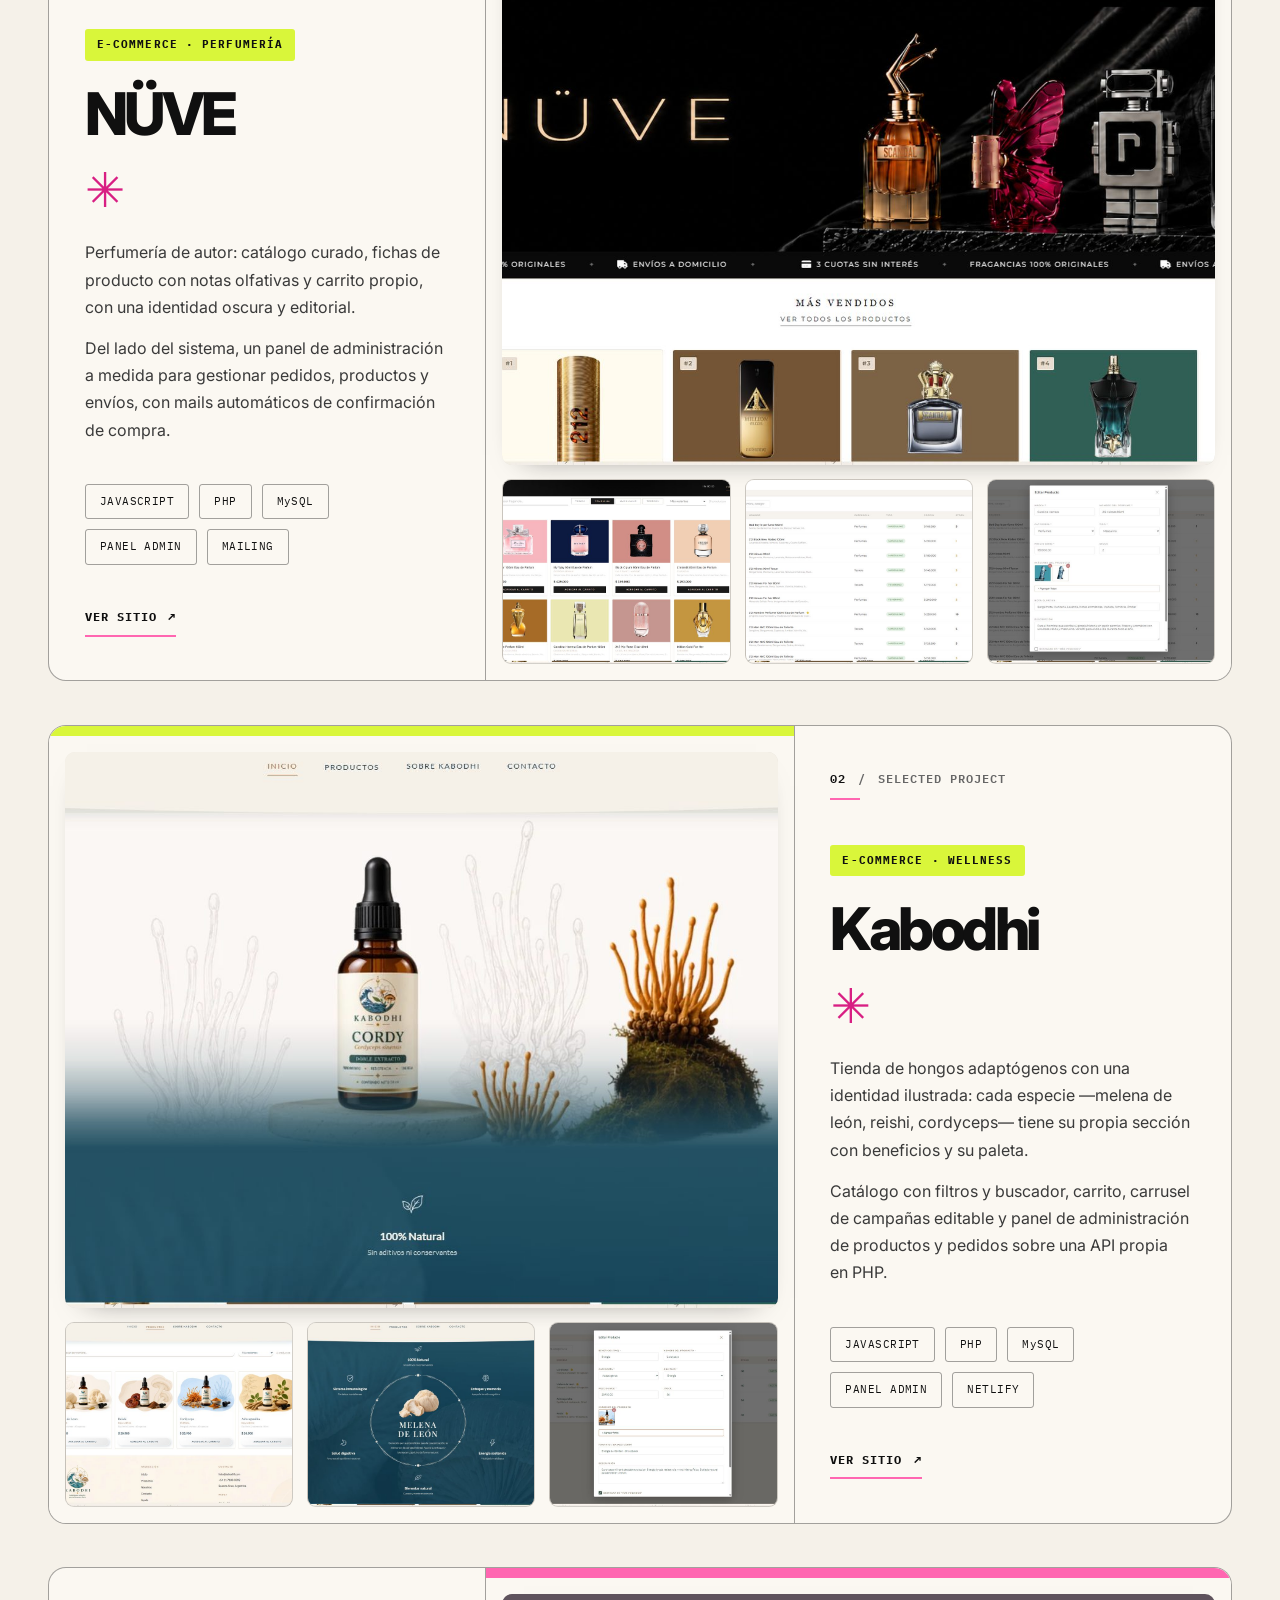
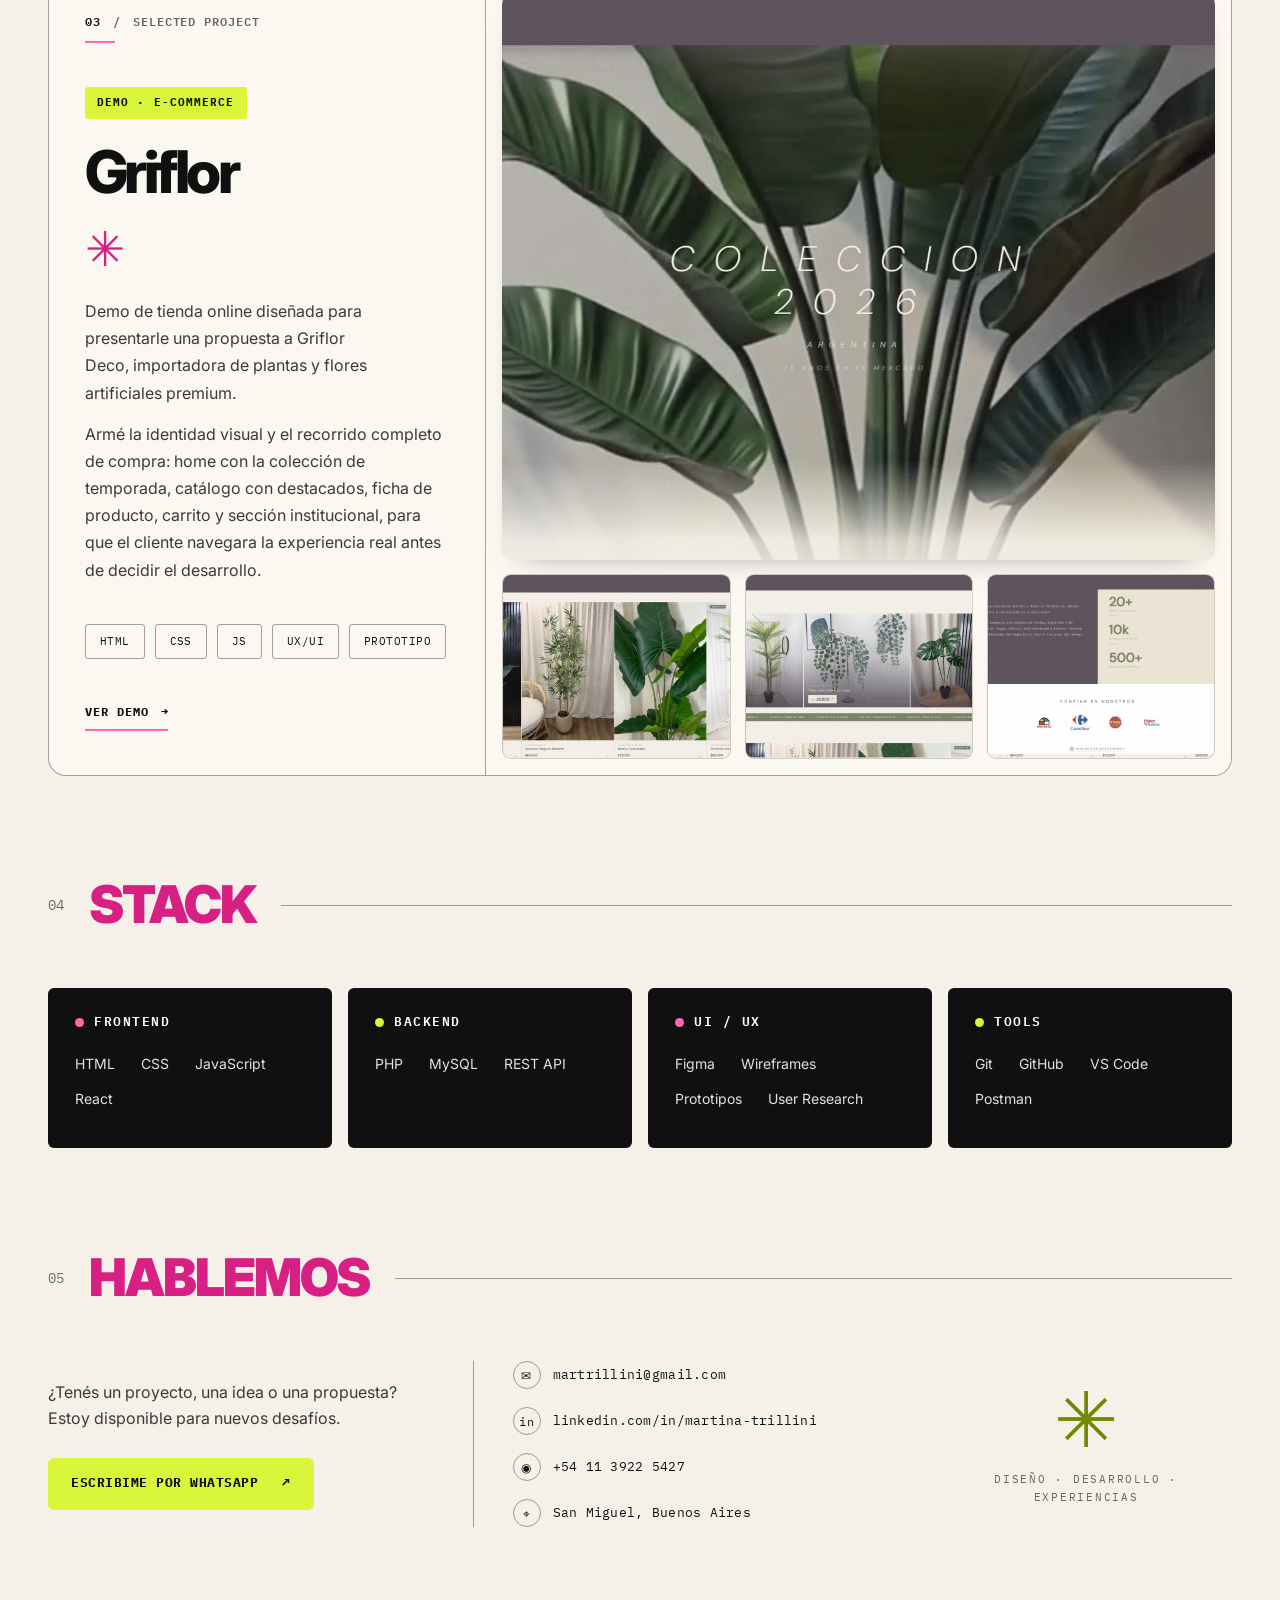
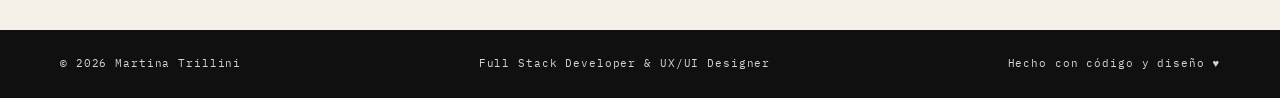
==== commit ac5e0ba8: "Hero con guía de puntos y contacto directo por WhatsApp - El botón principal de Hablemos abre WhatsA" ====
--- a/index.html
+++ b/index.html
@@ -110,6 +110,16 @@
 
         <span class="section-number" aria-hidden="true">01</span>
 
+        <!-- Guía vertical decorativa que baja desde el 01 -->
+        <span class="hero-rail" aria-hidden="true">
+            <span class="hero-rail-line"></span>
+            <span class="hero-rail-dots">
+                <span></span>
+                <span></span>
+                <span></span>
+            </span>
+        </span>
+
         <span class="label">PORTFOLIO</span>
 
         <h1 id="hero-title">
@@ -141,11 +151,6 @@
             </a>
 
         </div>
-
-        <span class="location">
-            <span class="status-dot" aria-hidden="true"></span>
-            San Miguel, Buenos Aires
-        </span>
 
     </div>
 
@@ -752,9 +757,16 @@
                 Estoy disponible para nuevos desafíos.
             </p>
 
-            <a href="mailto:martrillini@gmail.com" class="btn btn-primary">
-                Escribime
-                <span class="arrow" aria-hidden="true">→</span>
+            <!-- Abre WhatsApp con el mensaje ya escrito -->
+            <a
+                href="https://wa.me/5491139225427?text=%C2%A1Hola%20Martina!%20Vi%20tu%20portfolio%20y%20quer%C3%ADa%20consultarte%20por%20un%20proyecto."
+                class="btn btn-primary"
+                target="_blank"
+                rel="noopener"
+            >
+                Escribime por WhatsApp
+                <span class="arrow" aria-hidden="true">↗</span>
+                <span class="visually-hidden">(se abre en una pestaña nueva)</span>
             </a>
 
         </div>
@@ -771,7 +783,7 @@
                 linkedin.com/in/martina-trillini
             </a>
 
-            <a href="https://wa.me/541139225427" target="_blank" rel="noopener">
+            <a href="https://wa.me/5491139225427" target="_blank" rel="noopener">
                 <span class="icon" aria-hidden="true">◉</span>
                 +54 11 3922 5427
             </a>
--- a/styles.css
+++ b/styles.css
@@ -662,29 +662,41 @@
     margin-top: 36px;
 }
 
-.location {
-    display: inline-flex;
+/* --- Guía vertical del hero: la línea que baja desde el 01
+   y termina en tres puntos --- */
+
+.hero-rail {
+    position: absolute;
+    left: 7px;
+    top: 42px;
+    bottom: 18px;
+    display: flex;
+    flex-direction: column;
     align-items: center;
-    gap: 10px;
-    margin-top: 26px;
-    color: var(--fg-muted);
-    font-family: var(--font-mono);
-    font-size: 12px;
-    letter-spacing: .06em;
-}
-
-.location .status-dot {
-    width: 8px;
-    height: 8px;
+    gap: 16px;
+}
+
+.hero-rail-line {
+    flex: 1;
+    width: 1px;
+    background: linear-gradient(
+        to bottom,
+        var(--border-strong),
+        var(--border)
+    );
+}
+
+.hero-rail-dots {
+    display: flex;
+    flex-direction: column;
+    gap: 9px;
+}
+
+.hero-rail-dots span {
+    width: 6px;
+    height: 6px;
     border-radius: 50%;
-    background: var(--lime-ink);
-    animation: pulse 2.8s ease-out infinite;
-}
-
-@keyframes pulse {
-    0%   { box-shadow: 0 0 0 0 rgba(217, 246, 58, .55); }
-    70%  { box-shadow: 0 0 0 10px rgba(217, 246, 58, 0); }
-    100% { box-shadow: 0 0 0 0 rgba(217, 246, 58, 0); }
+    background: var(--pink);
 }
 
 
@@ -697,9 +709,9 @@
     position: relative;
     aspect-ratio: 1400 / 1169;
     max-height: 640px;
-    background: var(--cream-light);
-    border-radius: var(--radius-lg);
-    border-color: var(--border-strong);
+    background: transparent;
+    border: 0;
+    border-radius: 0;
 }
 
 @keyframes spin {
@@ -1032,15 +1044,20 @@
     grid-template-rows: minmax(0, 1fr) 185px;
     gap: 14px;
     padding: 16px;
-}
-
-.project-gallery.tint-pink { background: #f3a6cb; }
-.project-gallery.tint-lime { background: var(--lime); }
+    background: var(--surface-solid);
+    /* Franja de color que marca la galería */
+    border-top: 10px solid var(--pink);
+}
+
+.project-gallery.tint-lime {
+    border-top-color: var(--lime);
+}
 
 .gallery-main {
     min-height: 390px;
     border: 0;
     border-radius: 10px;
+    box-shadow: 0 12px 28px -22px rgba(16, 16, 16, .6);
 }
 
 .gallery-main:hover img {
@@ -1391,7 +1408,8 @@
 /* --- Mobile --- */
 @media (max-width: 640px) {
 
-    .section-number {
+    .section-number,
+    .hero-rail {
         display: none;
     }
 
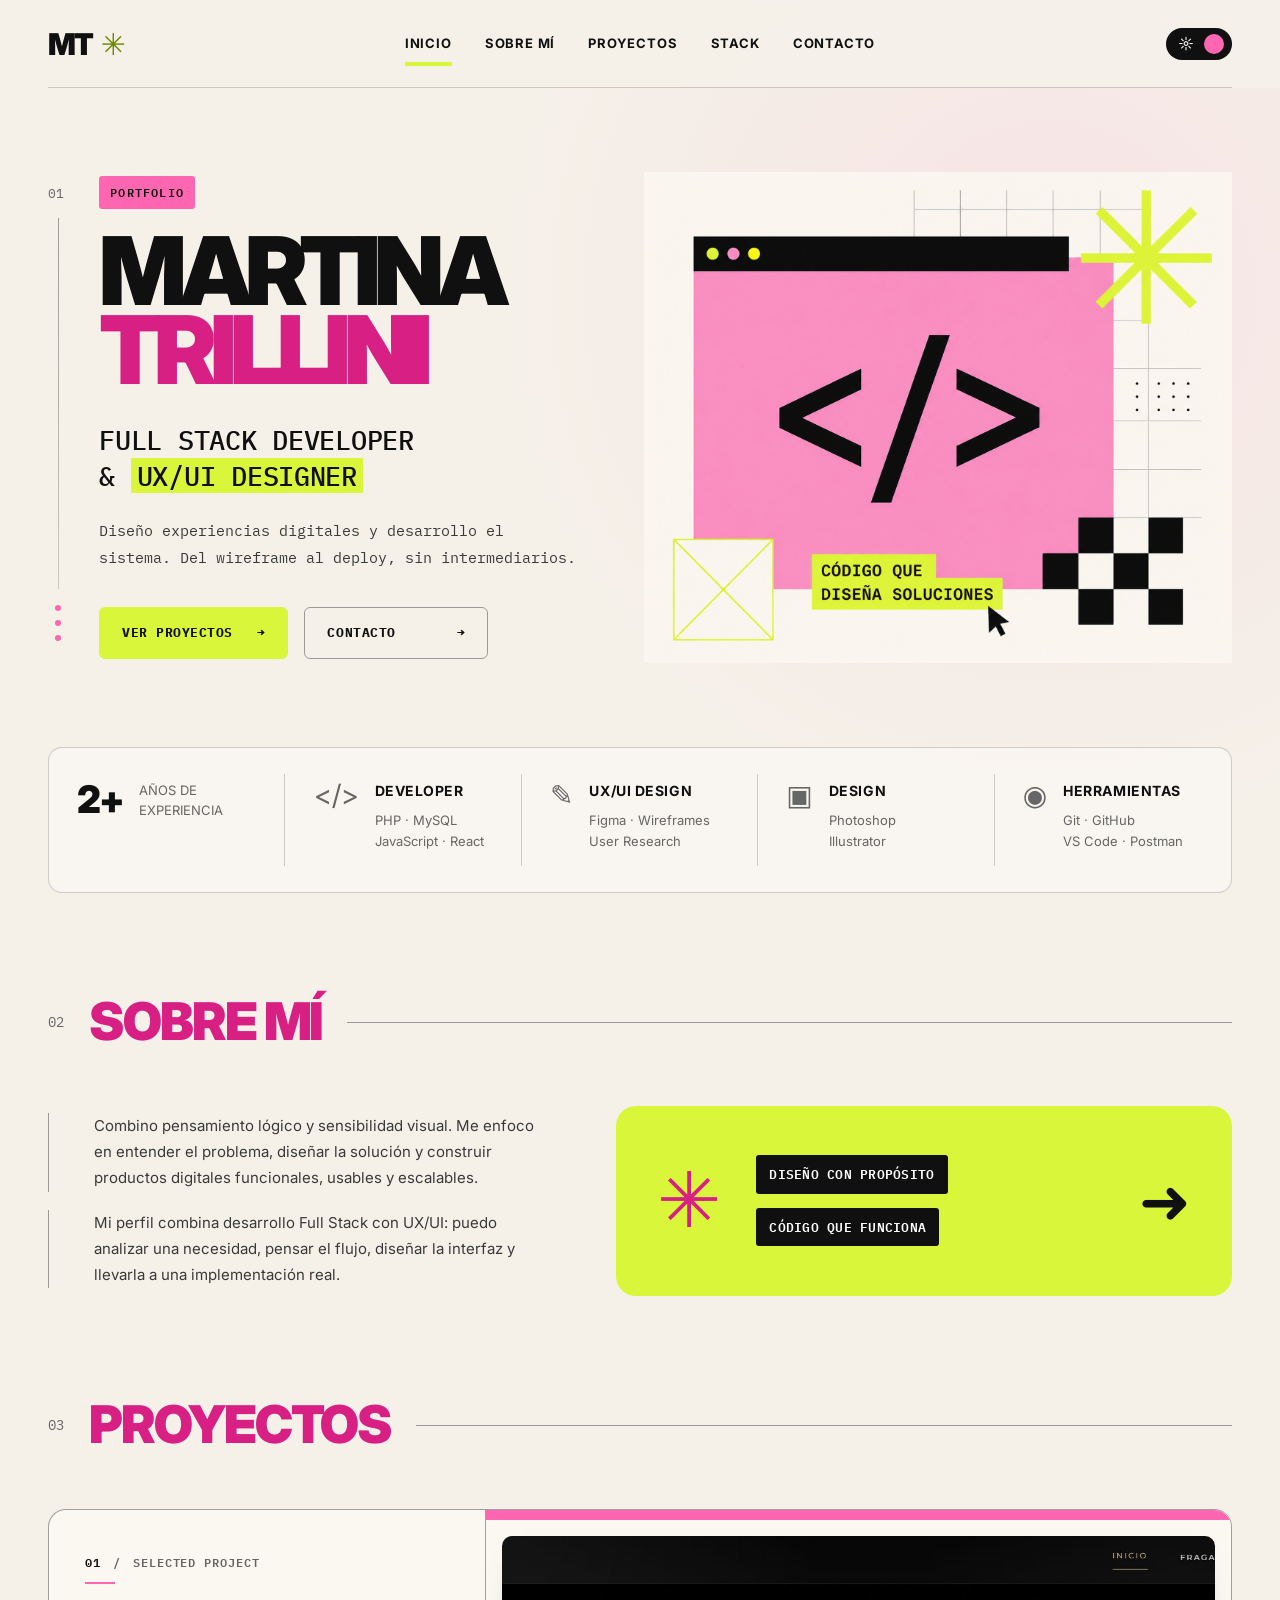
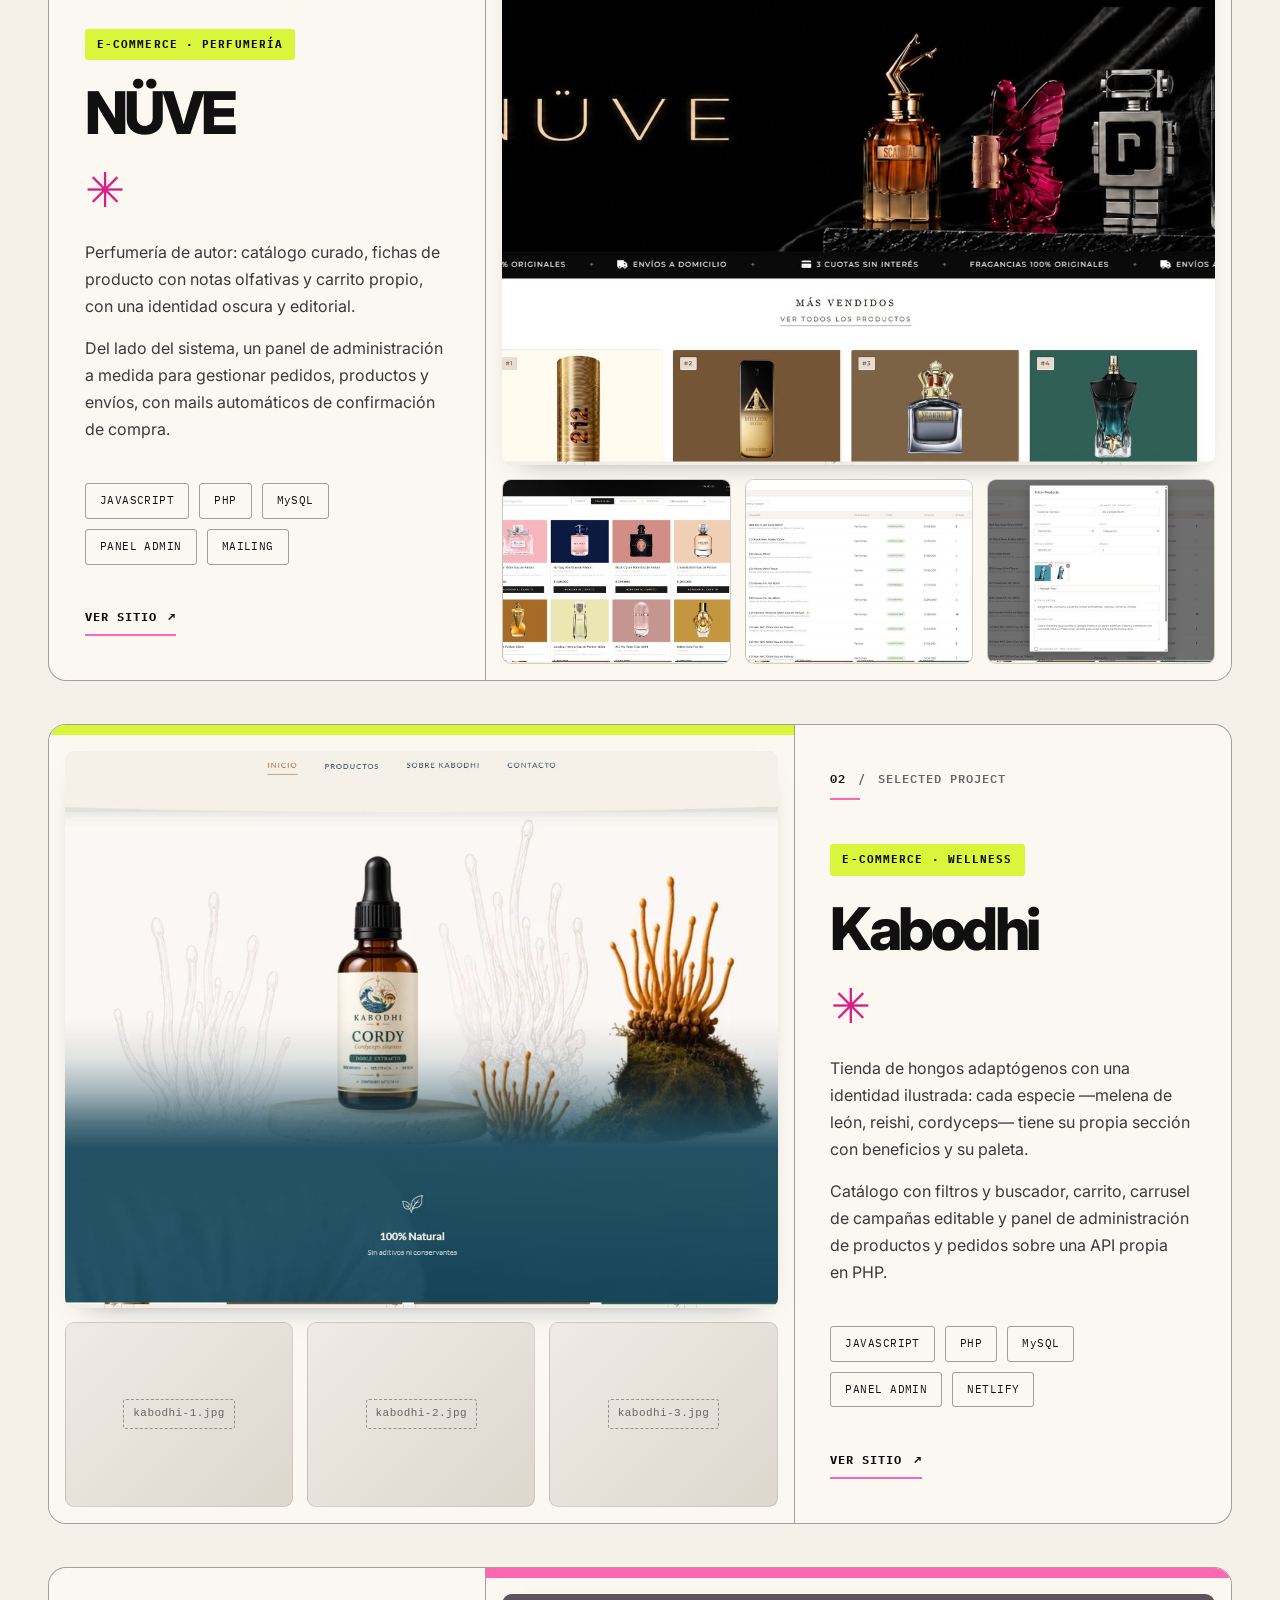
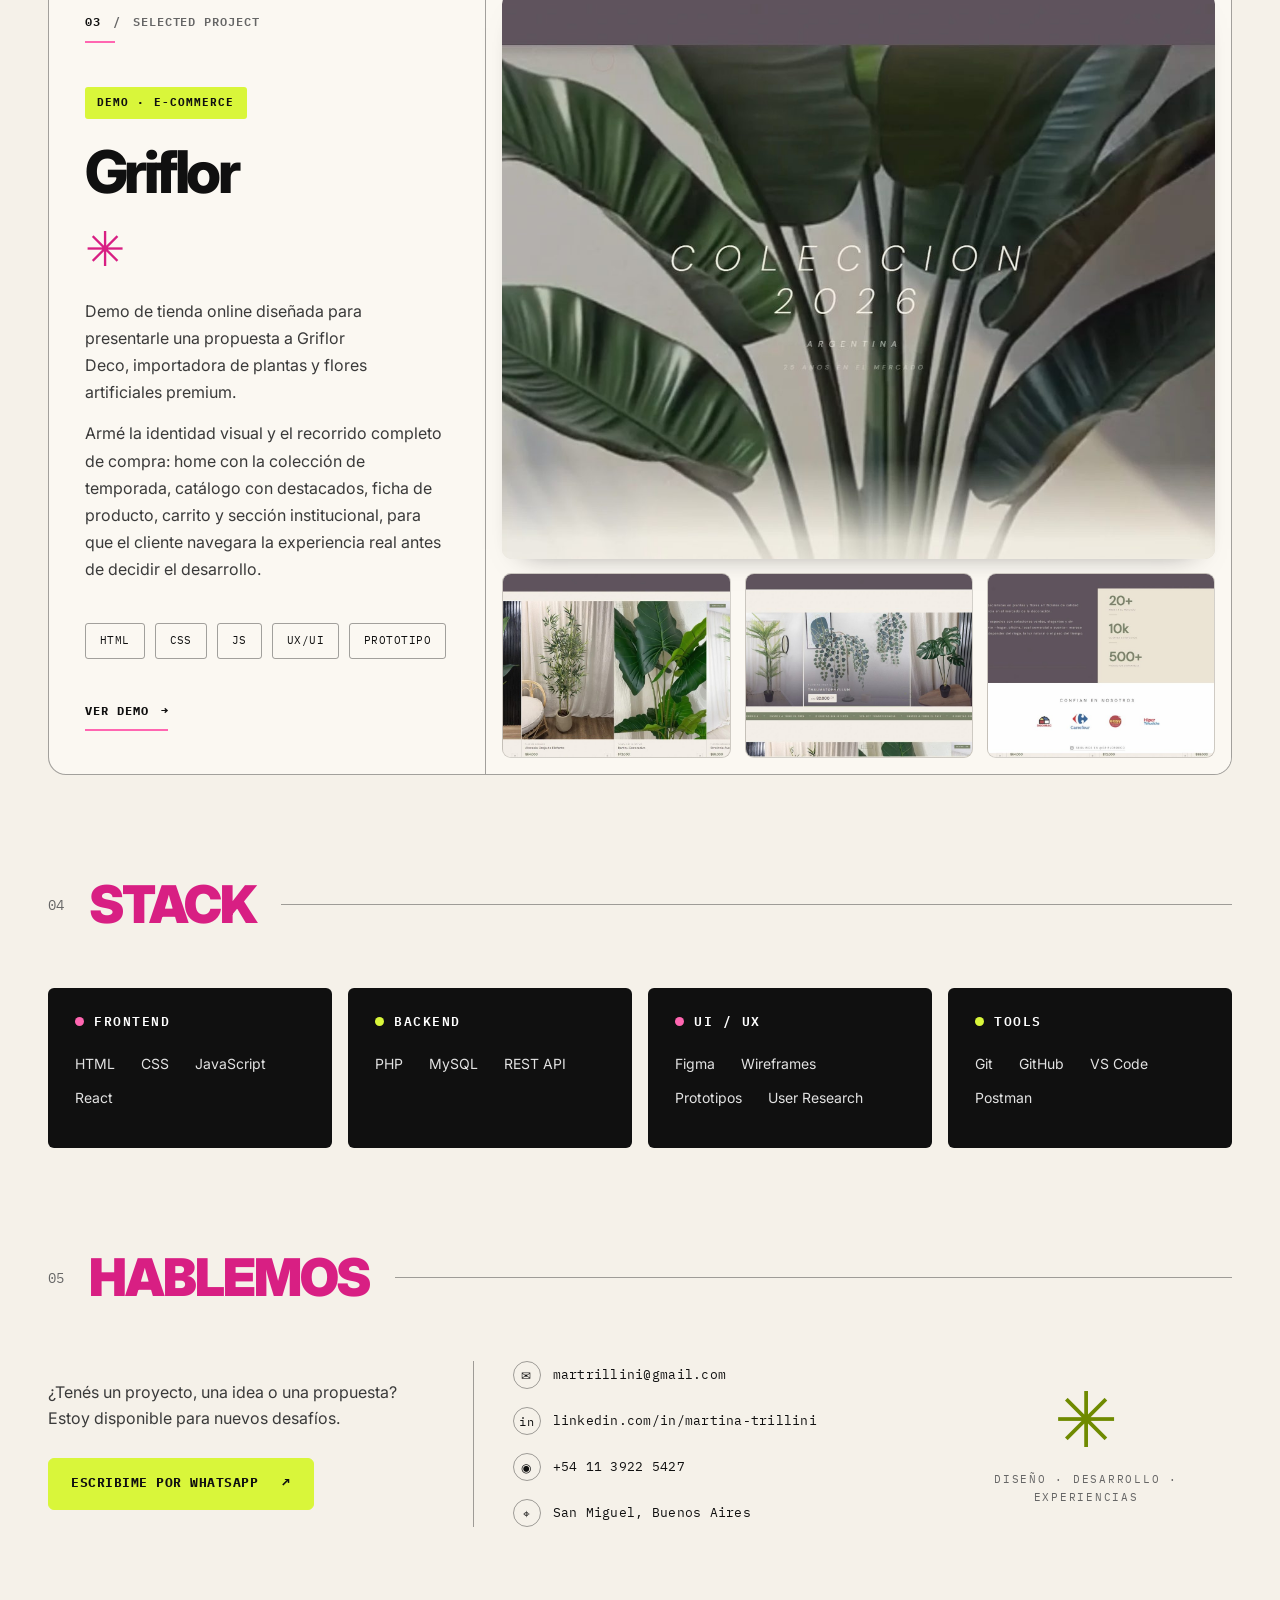
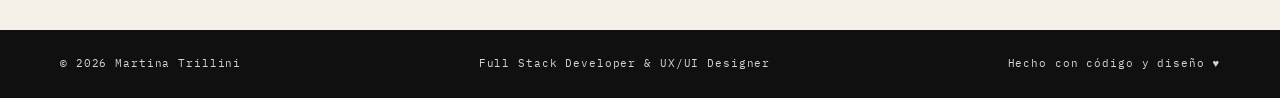
==== commit 1684f1fc: "Hero: ilustración re-exportada en alta calidad Misma composición, ahora a 1600x1335 y con compresión" ====
--- a/index.html
+++ b/index.html
@@ -160,7 +160,7 @@
         COMPOSICIÓN VISUAL DEL HERO
         Ilustración propia (no fotografía personal).
         Para cambiarla: reemplazar assets/hero-visual.jpg
-        manteniendo la proporción 1400 x 1169.
+        manteniendo la proporción 1600 x 1335.
         ============================================
     -->
 
@@ -169,8 +169,8 @@
         <img
             src="assets/hero-visual.jpg"
             alt="Ilustración de una ventana de navegador rosa con el símbolo de código y el lema código que diseña soluciones"
-            width="1400"
-            height="1169"
+            width="1600"
+            height="1335"
             fetchpriority="high"
             decoding="async"
         >
--- a/styles.css
+++ b/styles.css
@@ -707,7 +707,7 @@
 
 .hero-visual {
     position: relative;
-    aspect-ratio: 1400 / 1169;
+    aspect-ratio: 1600 / 1335;
     max-height: 640px;
     background: transparent;
     border: 0;
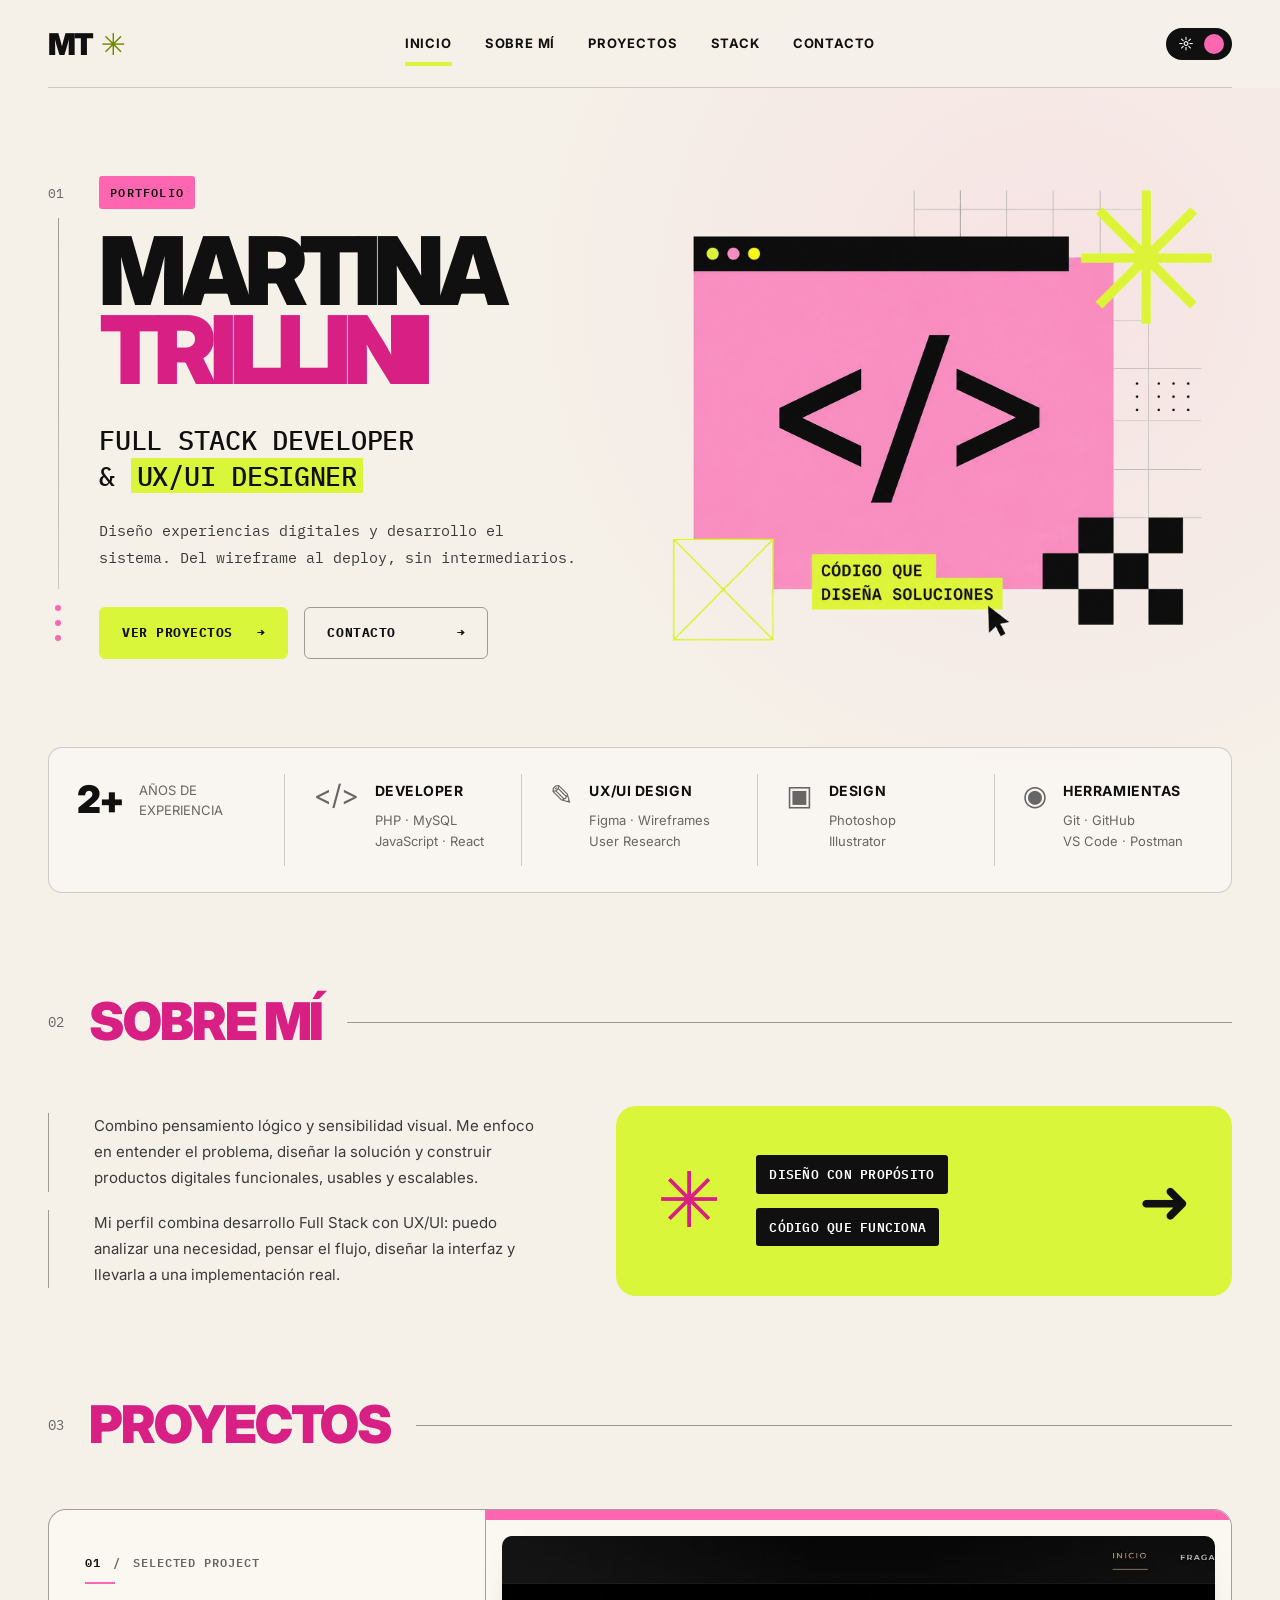
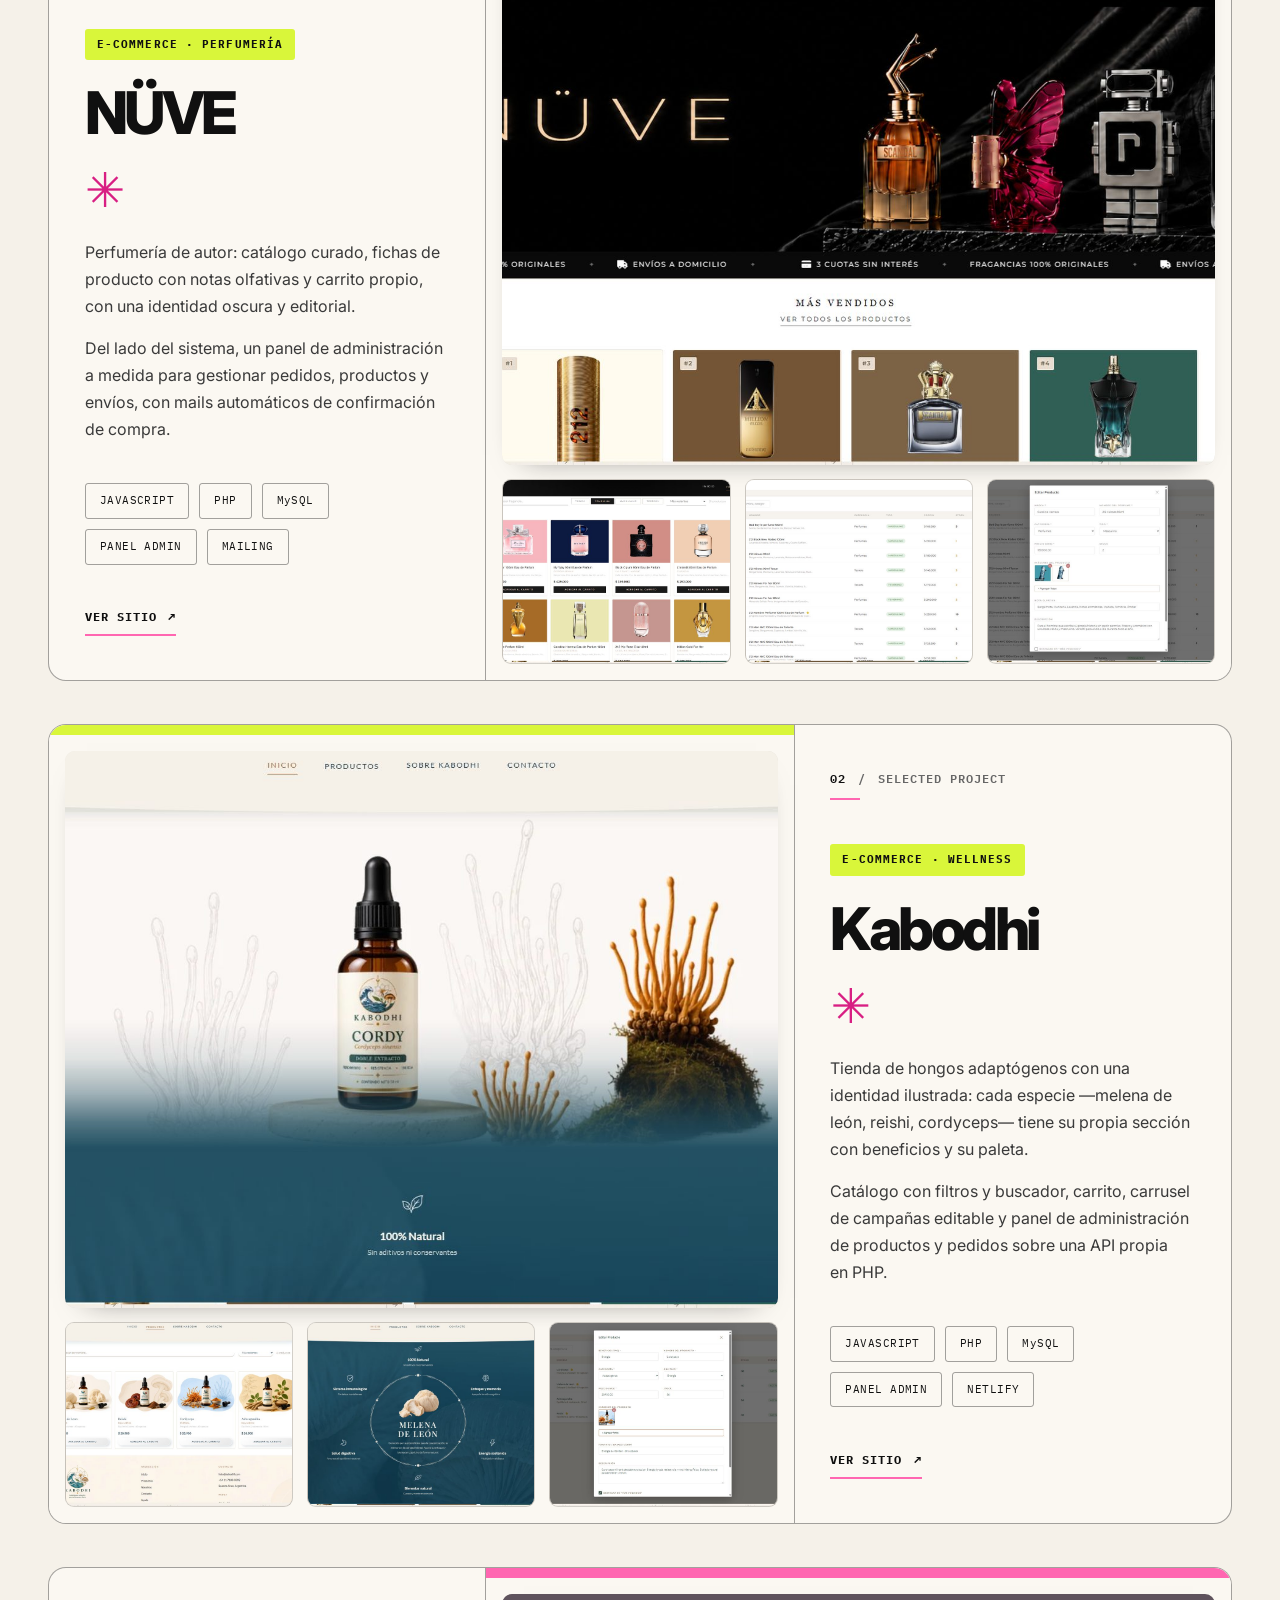
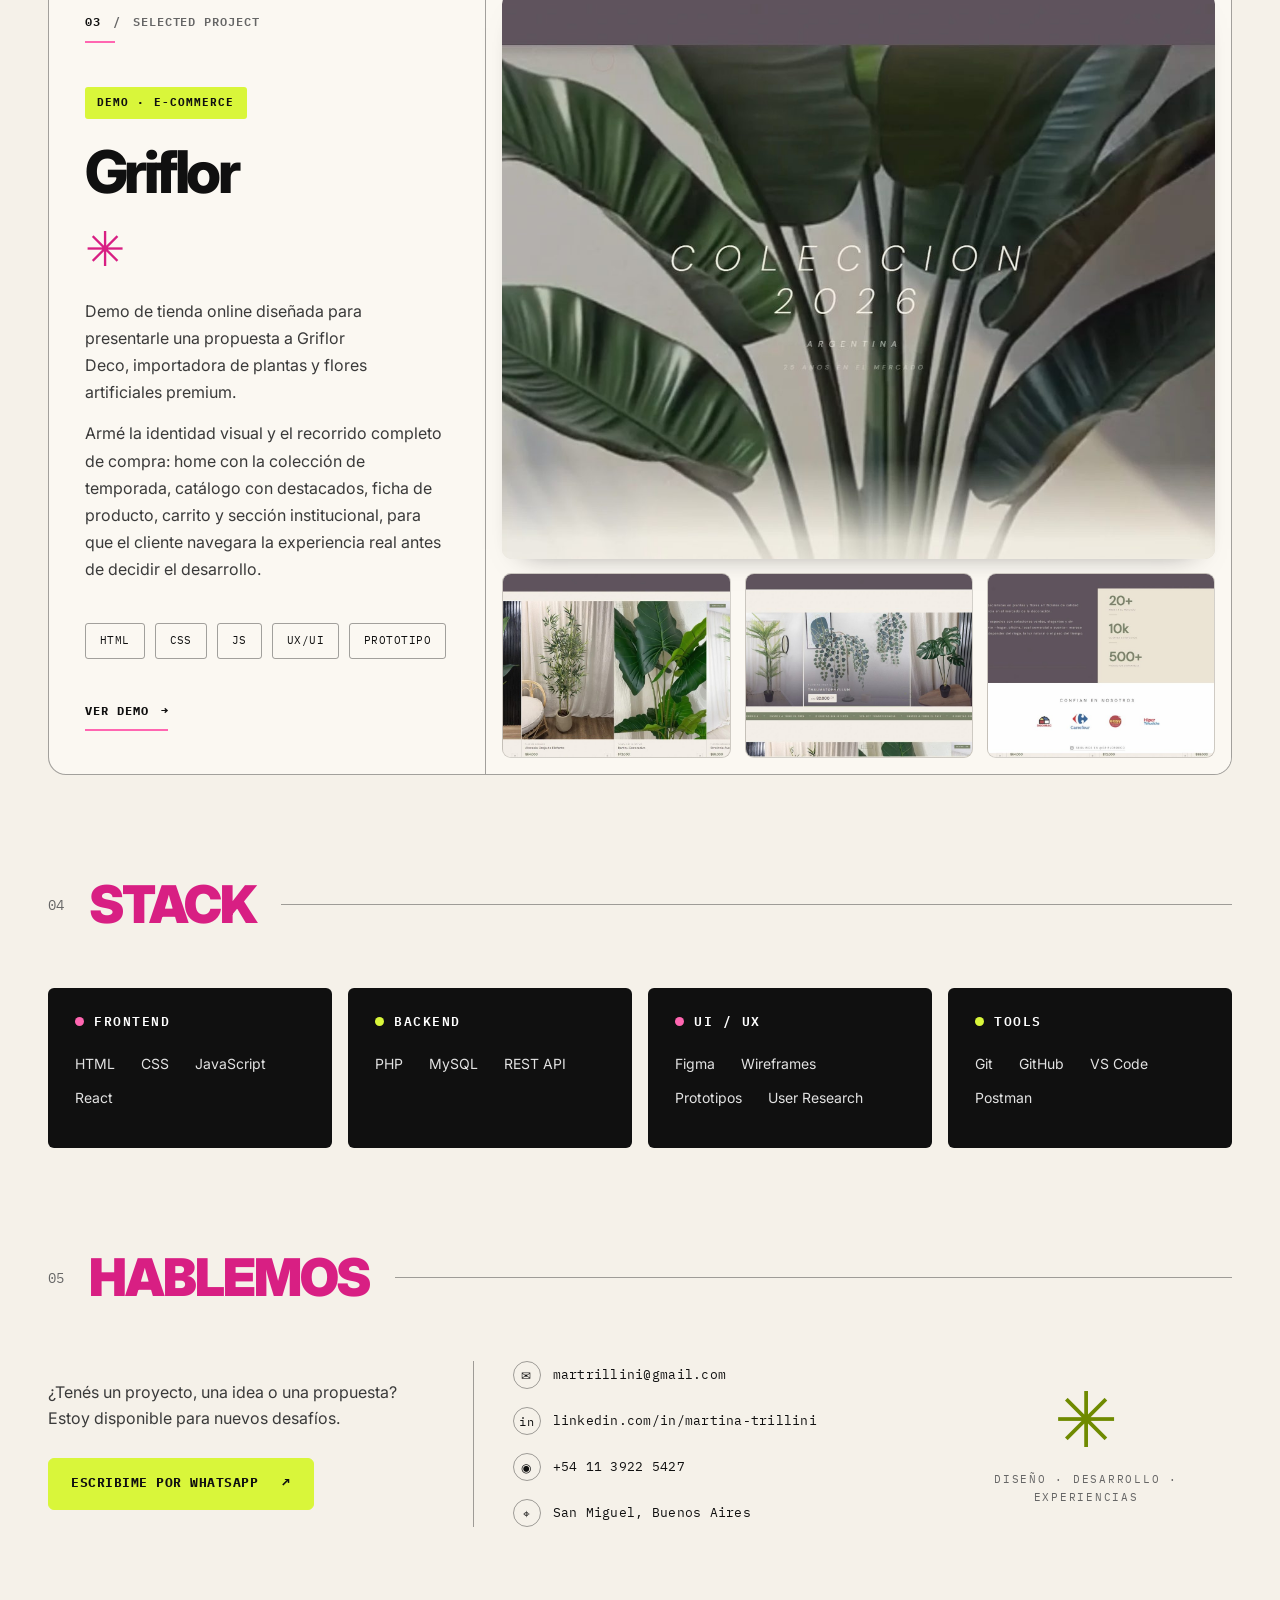
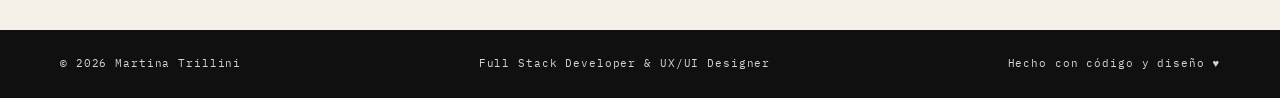
==== commit 61b1c317: "Hero sin corte: ilustración con fondo transparente El crema de la ilustración (250,245,239) no coinc" ====
--- a/index.html
+++ b/index.html
@@ -159,7 +159,8 @@
         ============================================
         COMPOSICIÓN VISUAL DEL HERO
         Ilustración propia (no fotografía personal).
-        Para cambiarla: reemplazar assets/hero-visual.jpg
+        Para cambiarla: reemplazar assets/hero-visual.webp
+        (fondo transparente, para que no se vea el corte)
         manteniendo la proporción 1600 x 1335.
         ============================================
     -->
@@ -167,7 +168,7 @@
     <figure class="hero-visual media-frame" data-reveal>
 
         <img
-            src="assets/hero-visual.jpg"
+            src="assets/hero-visual.webp"
             alt="Ilustración de una ventana de navegador rosa con el símbolo de código y el lema código que diseña soluciones"
             width="1600"
             height="1335"
@@ -177,7 +178,7 @@
 
         <figcaption class="media-hint" aria-hidden="true">
             COMPOSICIÓN VISUAL
-            <code>assets/hero-visual.jpg</code>
+            <code>assets/hero-visual.webp</code>
         </figcaption>
 
     </figure>
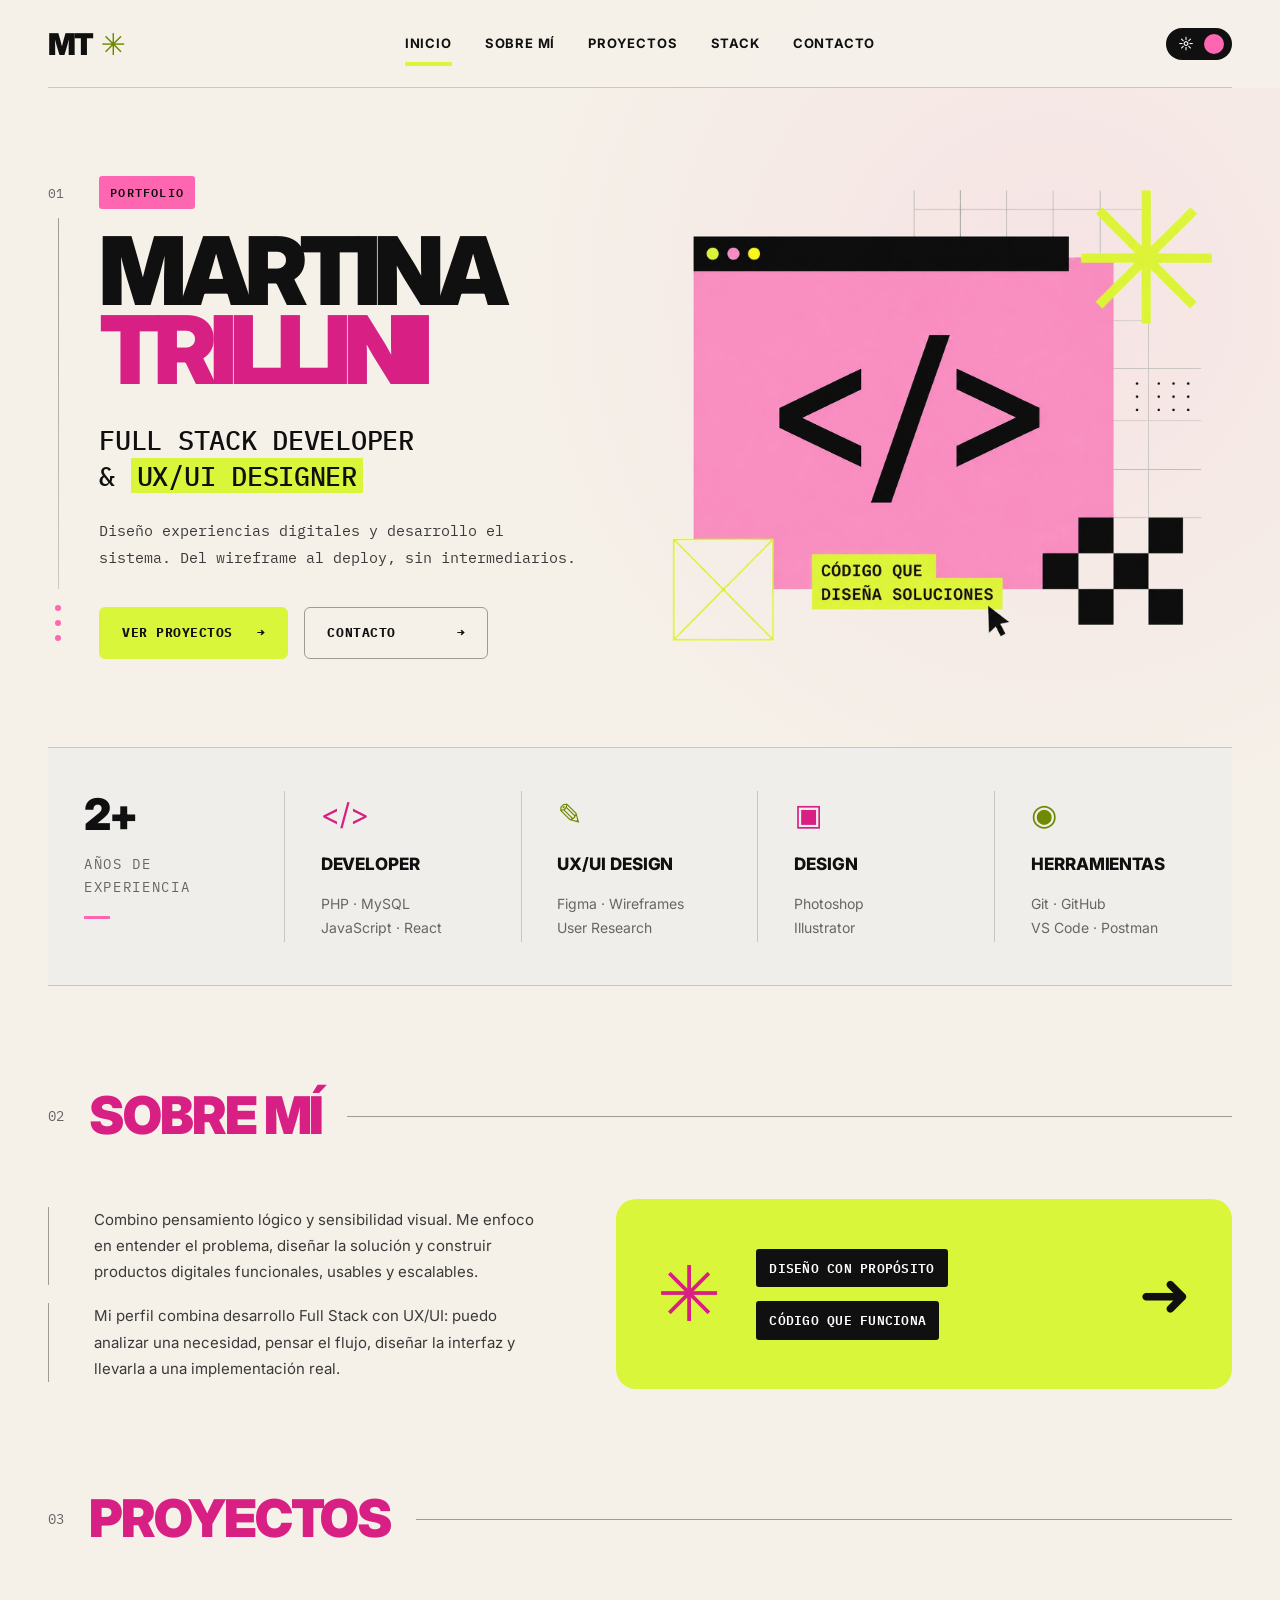
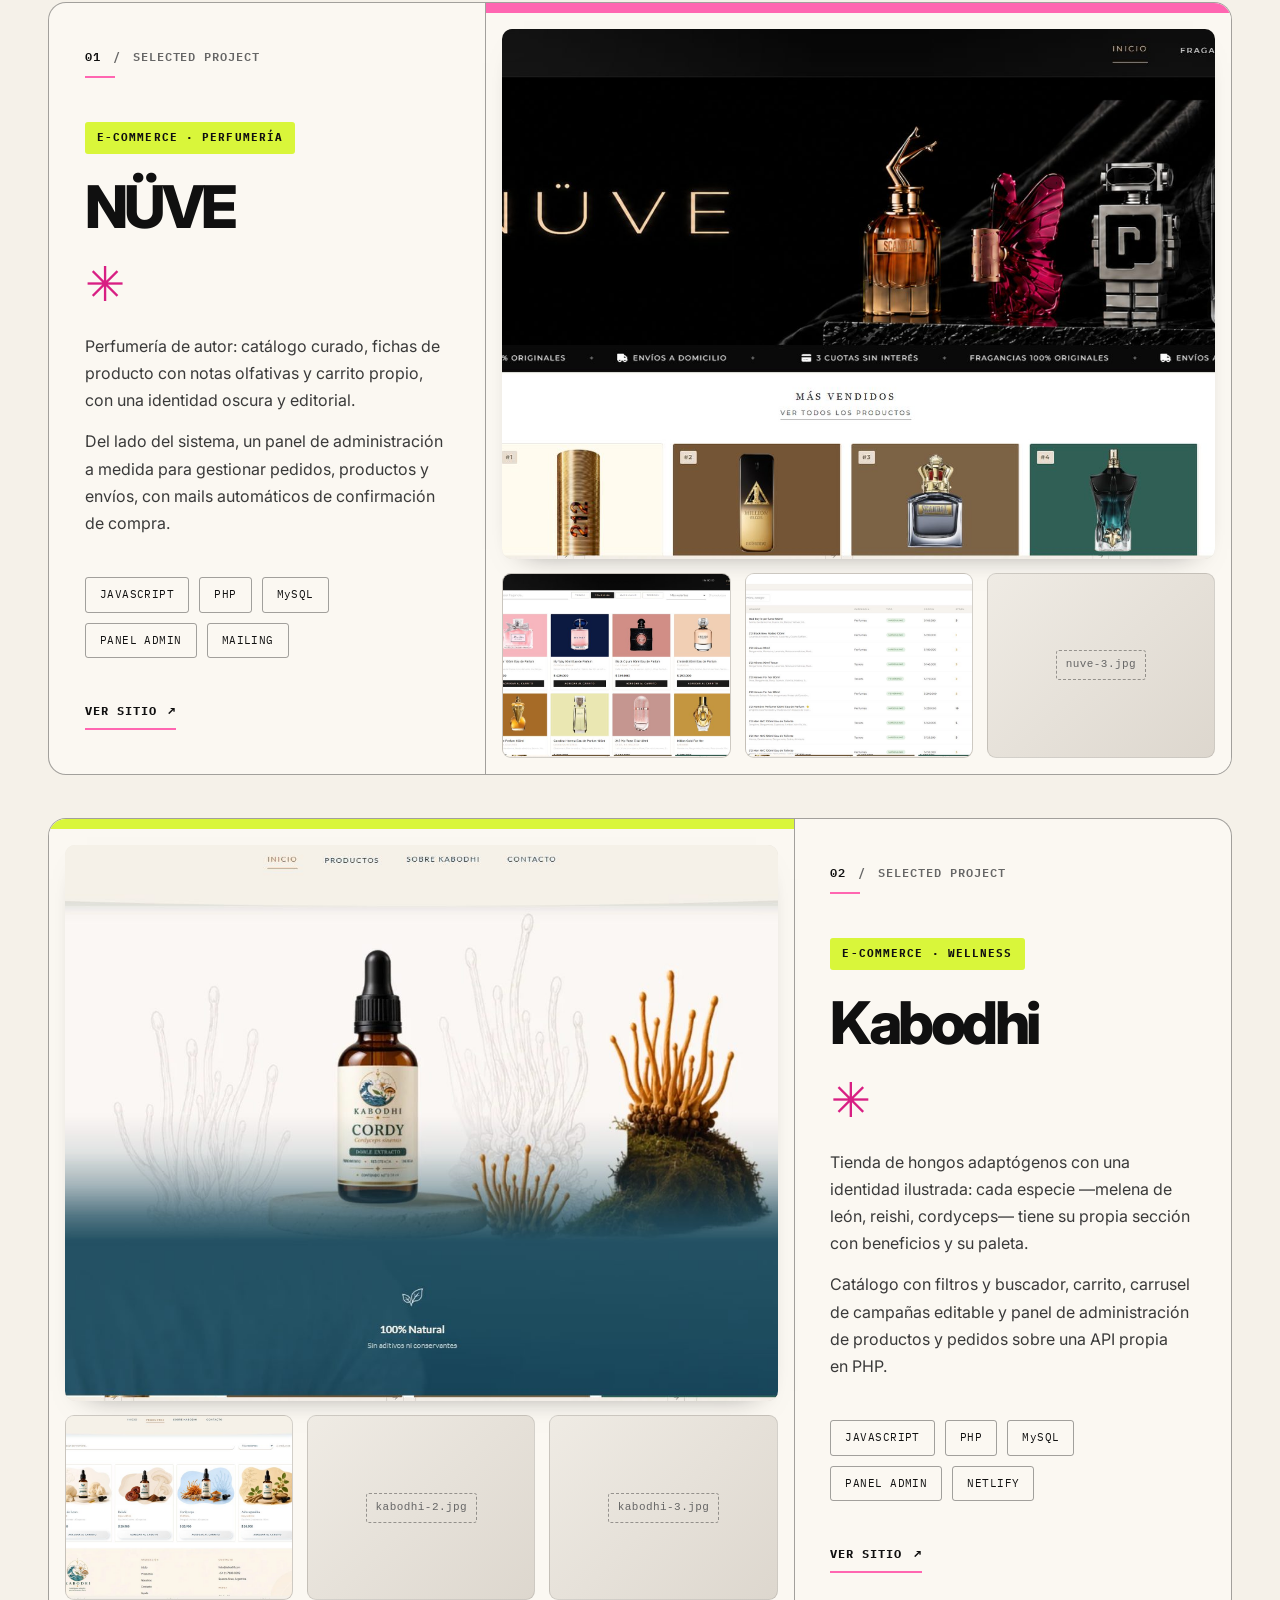
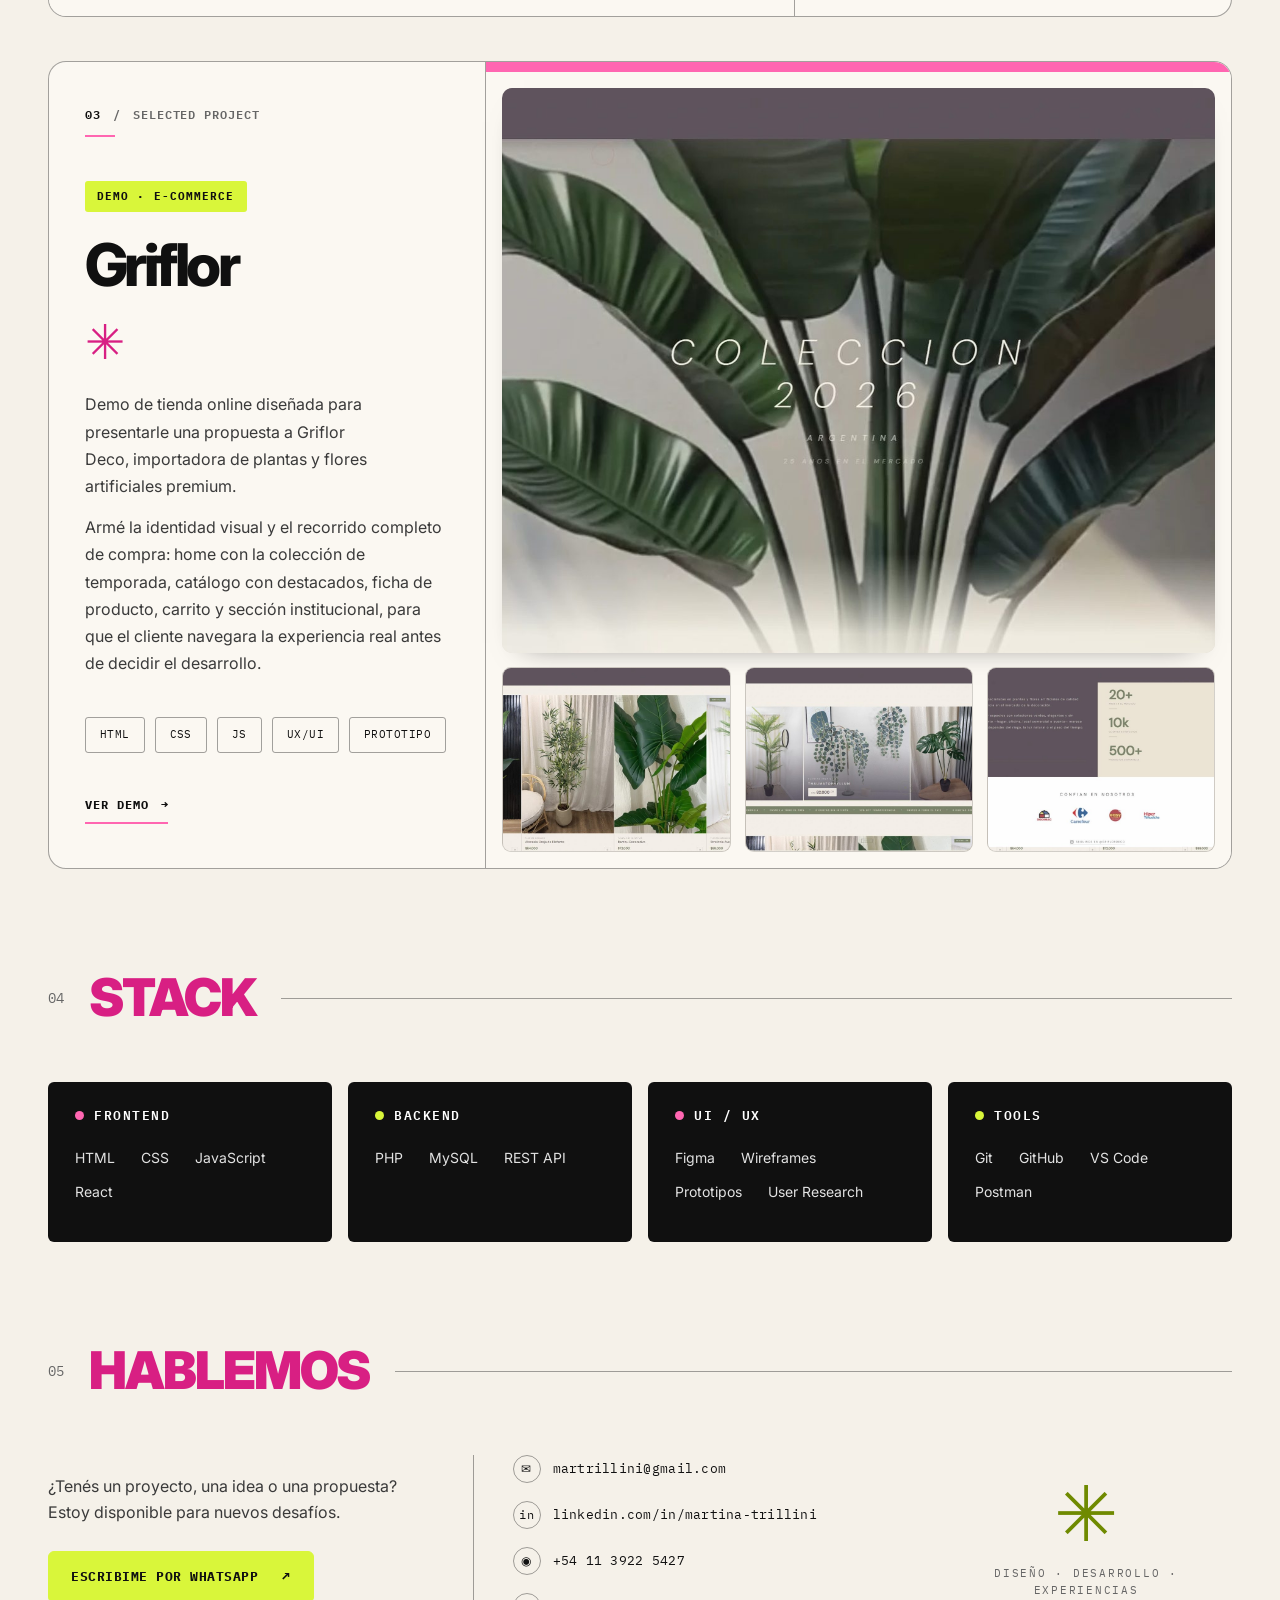
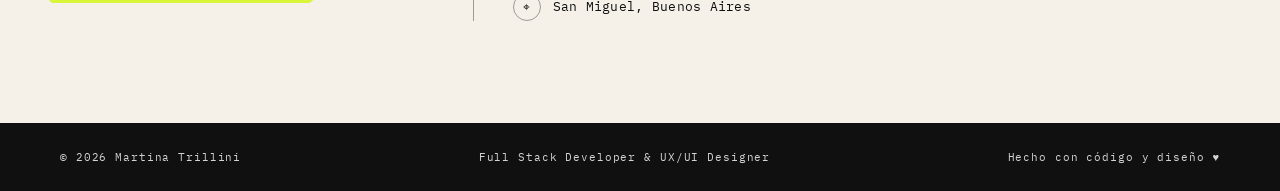
==== commit 7dc9aabf: "Franja resumen con fondo gris y bloques verticales - La franja pierde el recuadro: fondo gris suave " ====
--- a/index.html
+++ b/index.html
@@ -190,43 +190,53 @@
      FRANJA RESUMEN
 ========================= -->
 
+<!--
+    Los iconos son PNG en /assets. Mientras el archivo no exista
+    se muestra el glifo de respaldo que está al lado.
+-->
+
 <section class="summary" aria-label="Resumen de perfil" data-reveal>
 
+    <article class="summary-item summary-lead">
+        <strong class="big-number">2+</strong>
+        <p class="summary-label">AÑOS DE<br>EXPERIENCIA</p>
+        <span class="summary-dash" aria-hidden="true"></span>
+    </article>
+
     <article class="summary-item">
-        <strong class="big-number">2+</strong>
-        <span>AÑOS DE<br>EXPERIENCIA</span>
+        <span class="summary-media" aria-hidden="true">
+            <img class="summary-icon" src="assets/icon-developer.png" alt="" width="48" height="48" decoding="async">
+            <span class="summary-glyph pink">&lt;/&gt;</span>
+        </span>
+        <strong class="summary-title">DEVELOPER</strong>
+        <p>PHP · MySQL<br>JavaScript · React</p>
     </article>
 
     <article class="summary-item">
-        <span class="summary-icon pink" aria-hidden="true">&lt;/&gt;</span>
-        <div>
-            <strong>DEVELOPER</strong>
-            <p>PHP · MySQL<br>JavaScript · React</p>
-        </div>
+        <span class="summary-media" aria-hidden="true">
+            <img class="summary-icon" src="assets/icon-uxui.png" alt="" width="48" height="48" decoding="async">
+            <span class="summary-glyph lime">✎</span>
+        </span>
+        <strong class="summary-title">UX/UI DESIGN</strong>
+        <p>Figma · Wireframes<br>User Research</p>
     </article>
 
     <article class="summary-item">
-        <span class="summary-icon lime" aria-hidden="true">✎</span>
-        <div>
-            <strong>UX/UI DESIGN</strong>
-            <p>Figma · Wireframes<br>User Research</p>
-        </div>
+        <span class="summary-media" aria-hidden="true">
+            <img class="summary-icon" src="assets/icon-design.png" alt="" width="48" height="48" decoding="async">
+            <span class="summary-glyph pink">▣</span>
+        </span>
+        <strong class="summary-title">DESIGN</strong>
+        <p>Photoshop<br>Illustrator</p>
     </article>
 
     <article class="summary-item">
-        <span class="summary-icon pink" aria-hidden="true">▣</span>
-        <div>
-            <strong>DESIGN</strong>
-            <p>Photoshop<br>Illustrator</p>
-        </div>
-    </article>
-
-    <article class="summary-item">
-        <span class="summary-icon lime" aria-hidden="true">◉</span>
-        <div>
-            <strong>HERRAMIENTAS</strong>
-            <p>Git · GitHub<br>VS Code · Postman</p>
-        </div>
+        <span class="summary-media" aria-hidden="true">
+            <img class="summary-icon" src="assets/icon-tools.png" alt="" width="48" height="48" decoding="async">
+            <span class="summary-glyph lime">◉</span>
+        </span>
+        <strong class="summary-title">HERRAMIENTAS</strong>
+        <p>Git · GitHub<br>VS Code · Postman</p>
     </article>
 
 </section>
--- a/styles.css
+++ b/styles.css
@@ -56,6 +56,7 @@
     --border-strong: rgba(16, 16, 16, .38);
 
     --header-bg: rgba(245, 241, 233, .85);
+    --summary-bg: #f0eeea;
     --media-bg: linear-gradient(135deg, #efebe4, #ddd7ce);
 
     --shadow: 0 18px 40px -28px rgba(16, 16, 16, .55);
@@ -99,6 +100,7 @@
     --border-strong: rgba(245, 241, 233, .42);
 
     --header-bg: rgba(16, 16, 16, .82);
+    --summary-bg: rgba(255, 255, 255, .045);
     --media-bg: linear-gradient(135deg, #232323, #171717);
 
     --pink-ink: var(--pink);
@@ -727,18 +729,19 @@
     margin-inline: auto;
     display: grid;
     grid-template-columns: repeat(auto-fit, minmax(210px, 1fr));
-    padding-block: 26px;
-    border: 1px solid var(--border);
-    border-radius: var(--radius);
-    background: var(--surface);
+    padding-block: clamp(30px, 3.4vw, 44px);
+    background: var(--summary-bg);
+    /* Sin recuadro: sólo dos hilos que abren y cierran la franja */
+    border-top: 1px solid var(--border);
+    border-bottom: 1px solid var(--border);
 }
 
 .summary-item {
     display: flex;
+    flex-direction: column;
     align-items: flex-start;
-    gap: 16px;
-    min-height: 92px;
-    padding: 6px clamp(20px, 2.2vw, 30px);
+    gap: 14px;
+    padding: 2px clamp(22px, 2.8vw, 38px);
     border-right: 1px solid var(--border);
 }
 
@@ -746,30 +749,71 @@
     border-right: 0;
 }
 
-.summary-item .big-number {
-    font-size: 38px;
+/* --- Primer bloque: el número --- */
+
+.summary-lead {
+    gap: 16px;
+}
+
+.big-number {
+    font-size: clamp(38px, 3.4vw, 46px);
     font-weight: 900;
     letter-spacing: -.05em;
     line-height: 1;
 }
 
-.summary-item .summary-icon {
-    font-size: 28px;
-    line-height: 1.1;
-}
-
-.summary-item strong {
+.summary-label {
+    font-family: var(--font-mono);
+    font-size: 12px;
+    letter-spacing: .12em;
+    line-height: 1.7;
+    color: var(--fg-soft);
+}
+
+.summary-dash {
+    width: 26px;
+    height: 3px;
+    background: var(--pink);
+}
+
+/* --- Icono: PNG con glifo de respaldo --- */
+
+.summary-media {
     display: block;
-    margin-bottom: 8px;
+    min-height: 44px;
+}
+
+.summary-icon {
+    width: 44px;
+    height: 44px;
+    object-fit: contain;
+}
+
+.js .summary-icon {
+    display: none;
+}
+
+.js .summary-icon.is-ready {
+    display: block;
+}
+
+.summary-glyph {
+    font-size: 30px;
+    line-height: 1.4;
+}
+
+/* --- Texto --- */
+
+.summary-title {
+    font-size: 17px;
+    font-weight: 800;
+    letter-spacing: -.005em;
+}
+
+.summary-item p {
+    color: var(--fg-muted);
     font-size: 14px;
-    letter-spacing: .04em;
-}
-
-.summary-item p,
-.summary-item > span {
-    color: var(--fg-muted);
-    font-size: 13px;
-    line-height: 1.6;
+    line-height: 1.7;
 }
 
 .pink { color: var(--pink-ink); }
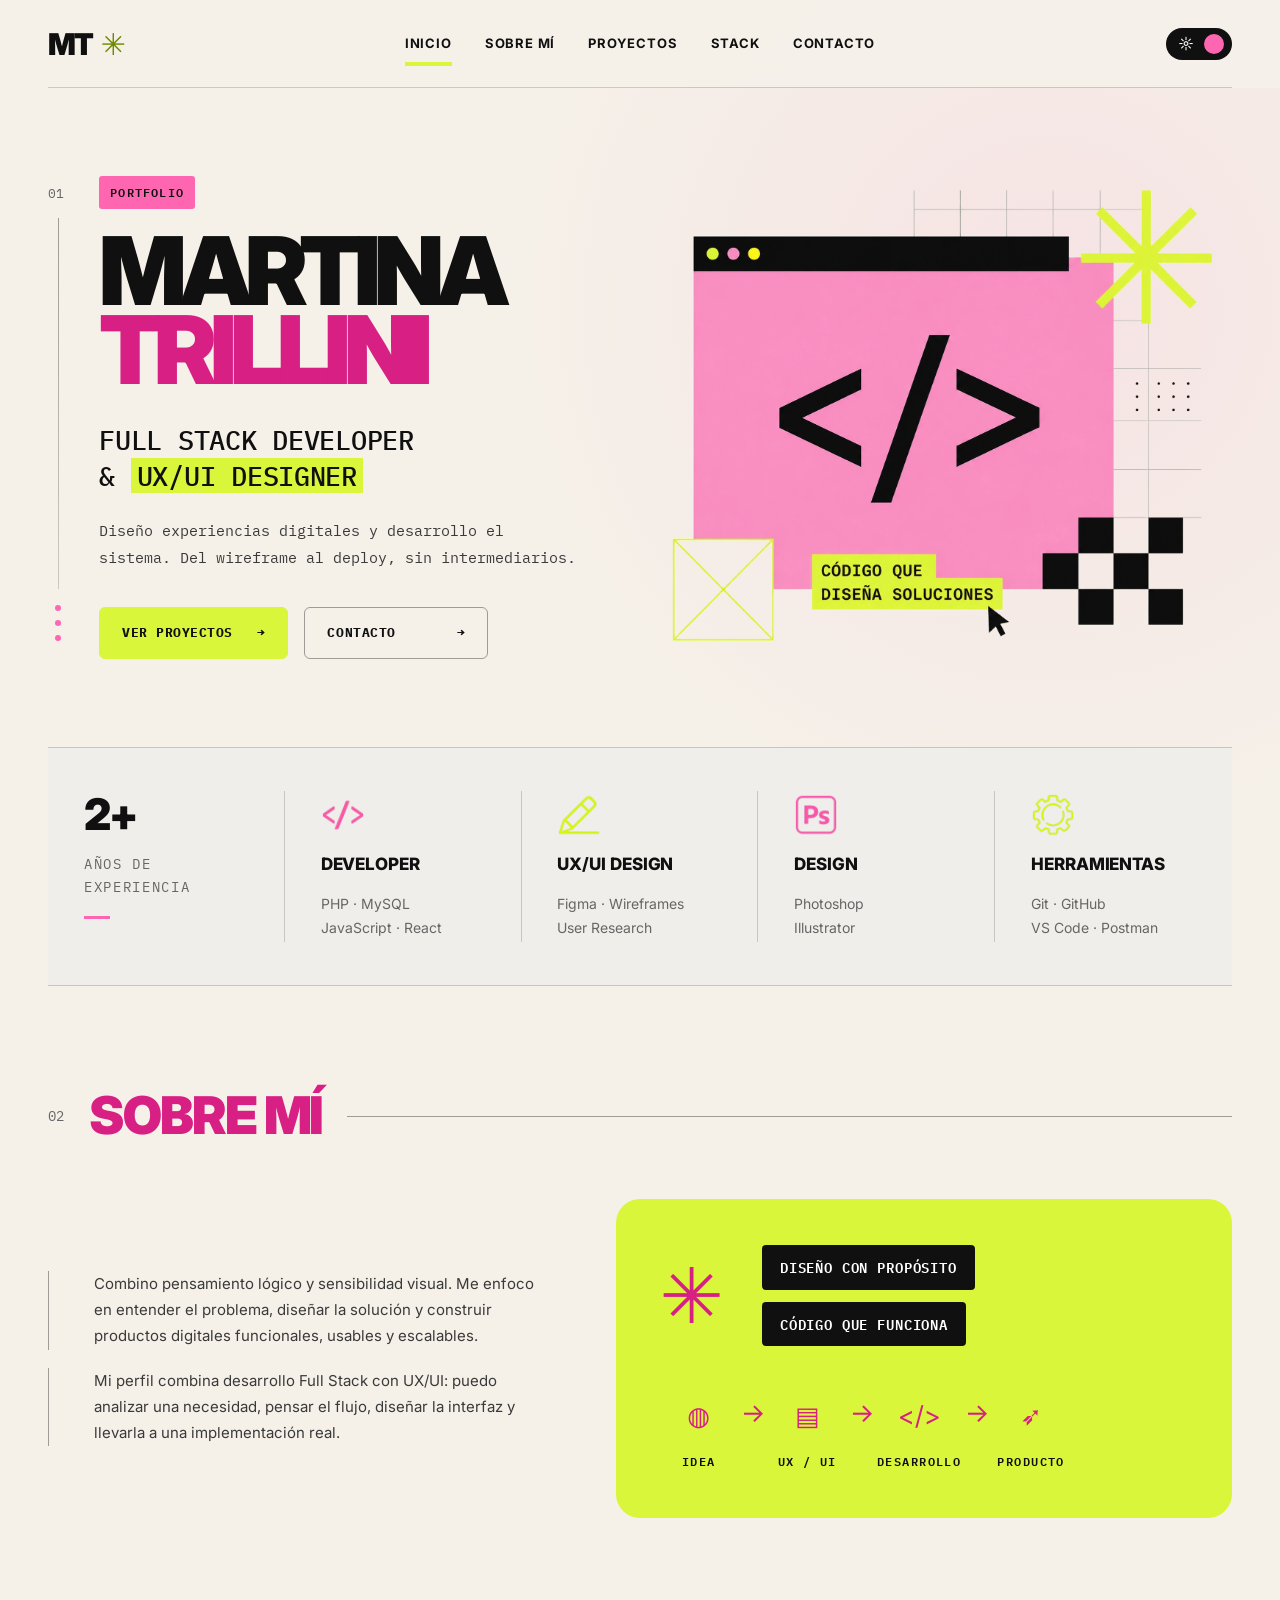
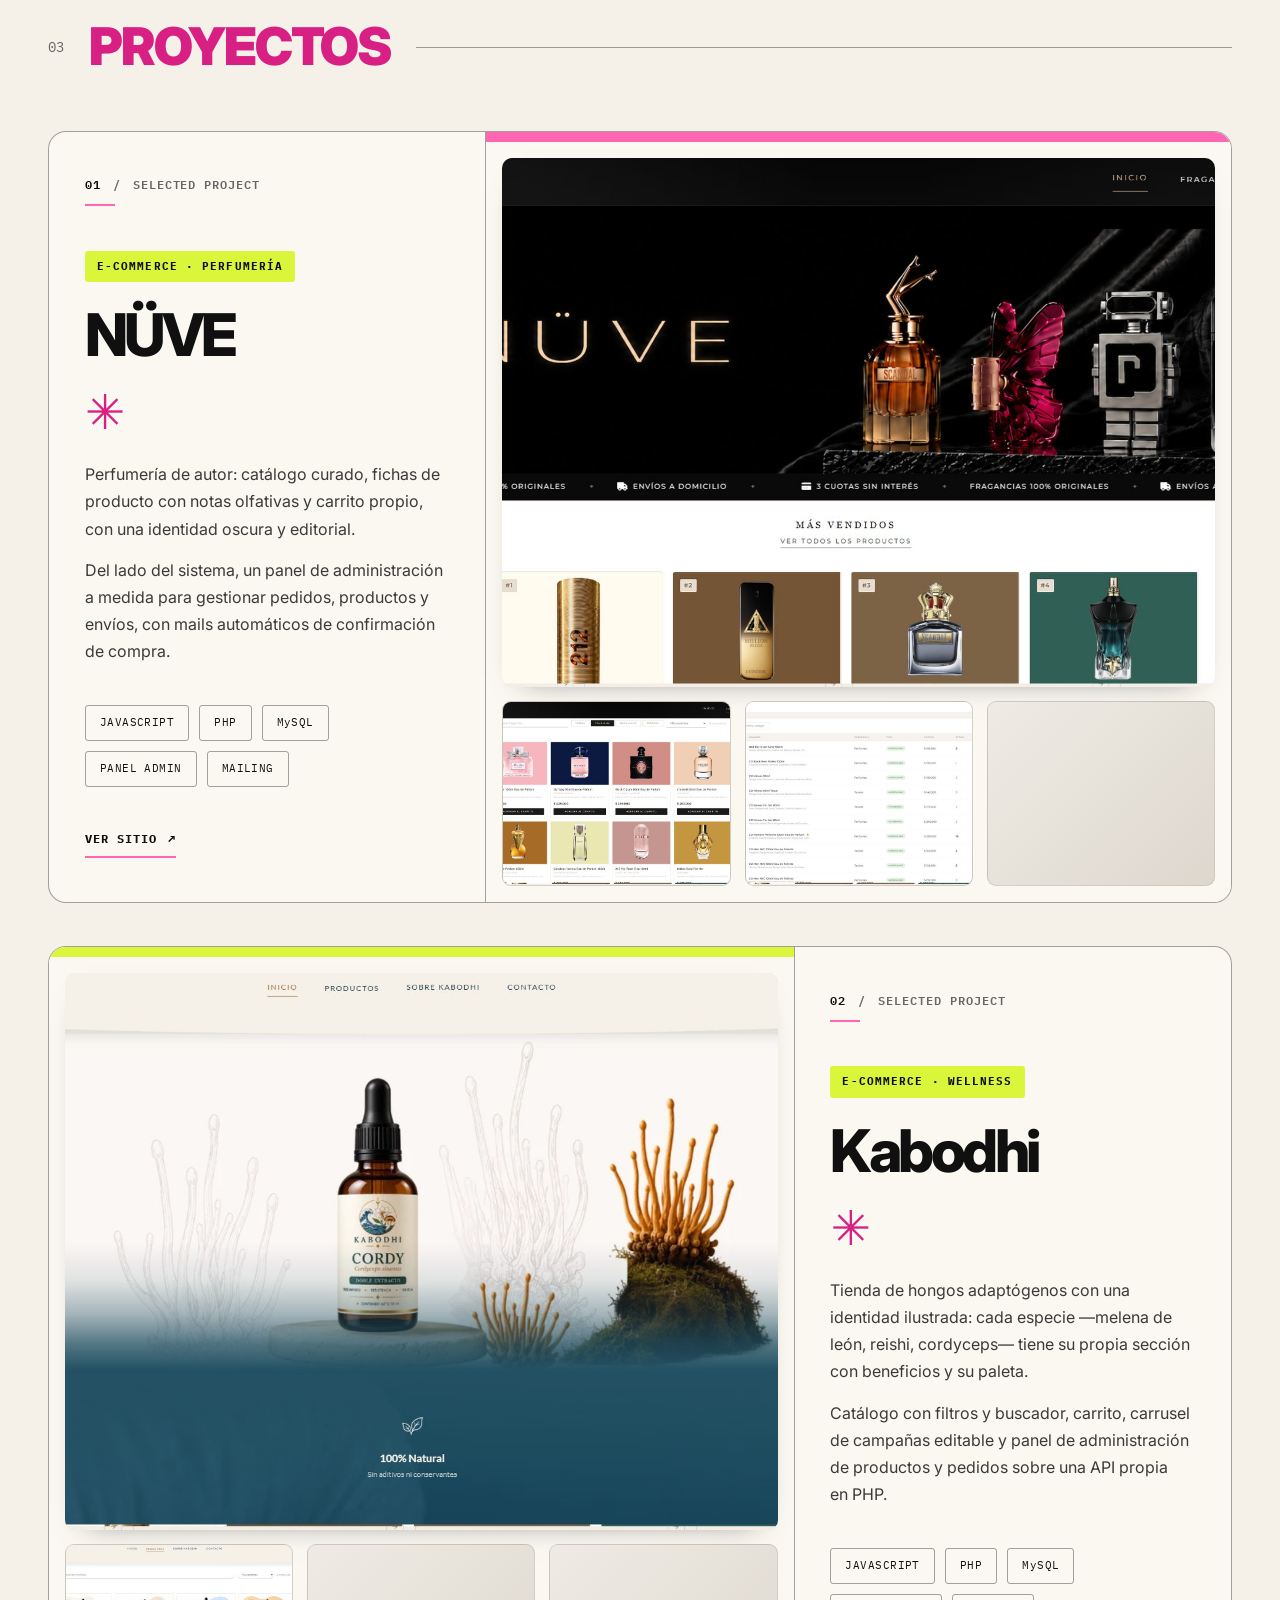
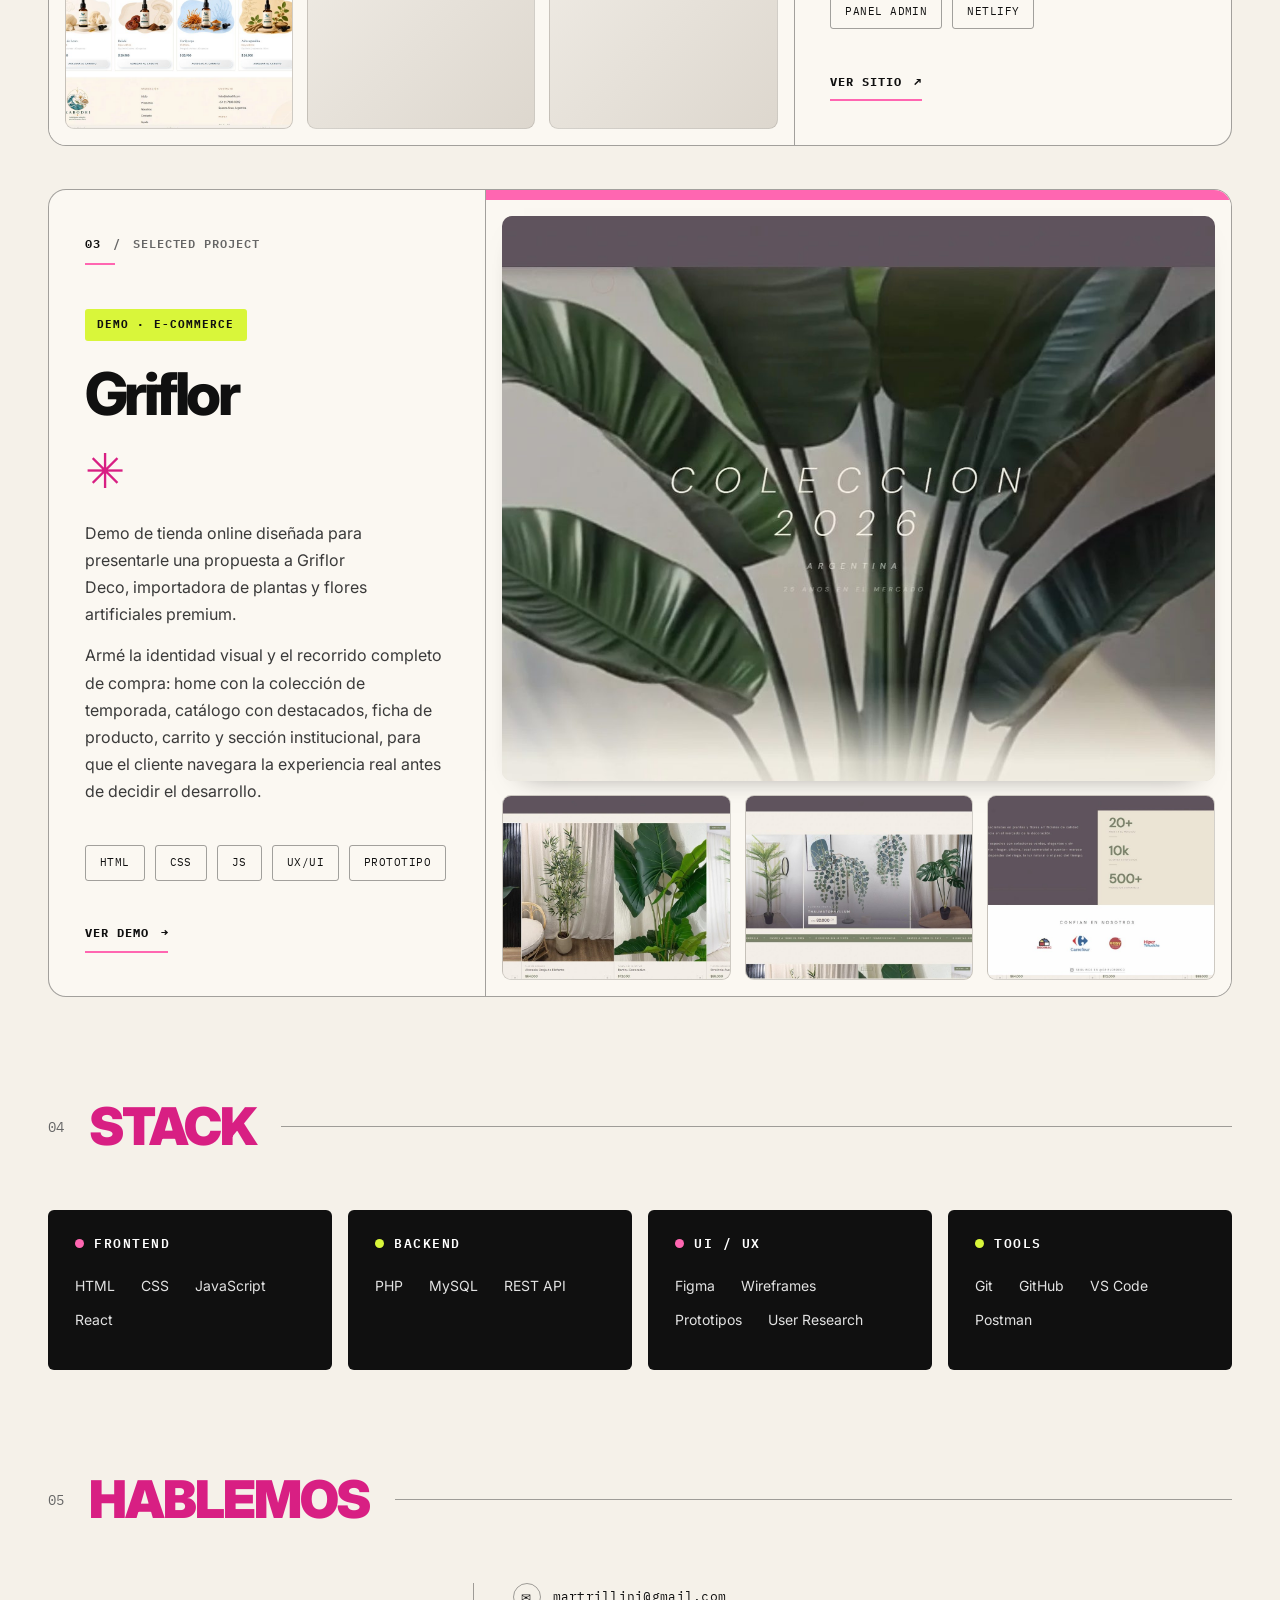
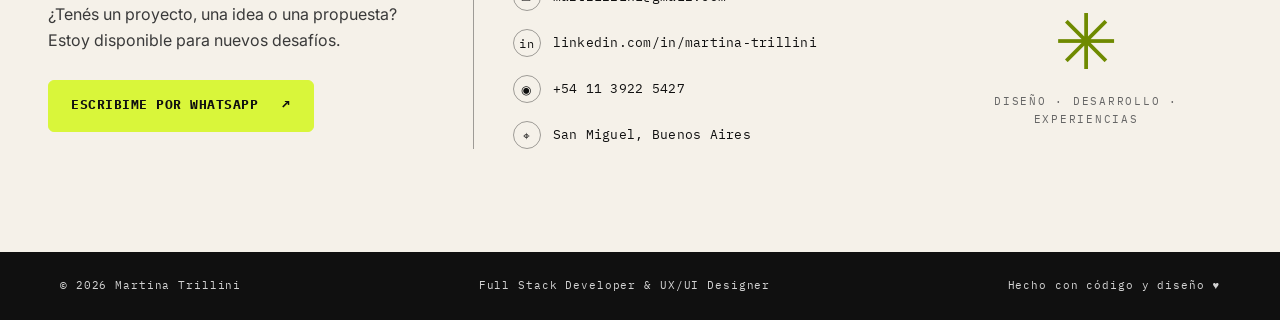
==== commit bdd85eb6: "Tarjeta de concepto rearmada con el flujo de trabajo - Arriba: el asterisco (sigue girando en hover)" ====
--- a/index.html
+++ b/index.html
@@ -205,8 +205,8 @@
 
     <article class="summary-item">
         <span class="summary-media" aria-hidden="true">
-            <img class="summary-icon" src="assets/icon-developer.png" alt="" width="48" height="48" decoding="async">
-            <span class="summary-glyph pink">&lt;/&gt;</span>
+            <img class="summary-icon icon-swap" src="assets/icon-developer.png" alt="" width="48" height="48" decoding="async">
+            <span class="icon-fallback pink">&lt;/&gt;</span>
         </span>
         <strong class="summary-title">DEVELOPER</strong>
         <p>PHP · MySQL<br>JavaScript · React</p>
@@ -214,8 +214,8 @@
 
     <article class="summary-item">
         <span class="summary-media" aria-hidden="true">
-            <img class="summary-icon" src="assets/icon-uxui.png" alt="" width="48" height="48" decoding="async">
-            <span class="summary-glyph lime">✎</span>
+            <img class="summary-icon icon-swap" src="assets/icon-uxui.png" alt="" width="48" height="48" decoding="async">
+            <span class="icon-fallback lime">✎</span>
         </span>
         <strong class="summary-title">UX/UI DESIGN</strong>
         <p>Figma · Wireframes<br>User Research</p>
@@ -223,8 +223,8 @@
 
     <article class="summary-item">
         <span class="summary-media" aria-hidden="true">
-            <img class="summary-icon" src="assets/icon-design.png" alt="" width="48" height="48" decoding="async">
-            <span class="summary-glyph pink">▣</span>
+            <img class="summary-icon icon-swap" src="assets/icon-design.png" alt="" width="48" height="48" decoding="async">
+            <span class="icon-fallback pink">▣</span>
         </span>
         <strong class="summary-title">DESIGN</strong>
         <p>Photoshop<br>Illustrator</p>
@@ -232,8 +232,8 @@
 
     <article class="summary-item">
         <span class="summary-media" aria-hidden="true">
-            <img class="summary-icon" src="assets/icon-tools.png" alt="" width="48" height="48" decoding="async">
-            <span class="summary-glyph lime">◉</span>
+            <img class="summary-icon icon-swap" src="assets/icon-tools.png" alt="" width="48" height="48" decoding="async">
+            <span class="icon-fallback lime">◉</span>
         </span>
         <strong class="summary-title">HERRAMIENTAS</strong>
         <p>Git · GitHub<br>VS Code · Postman</p>
@@ -273,16 +273,59 @@
 
         </div>
 
+        <!--
+            Los iconos del flujo son PNG en /assets.
+            Mientras no existan se muestra el glifo de al lado.
+        -->
+
         <div class="concept-card" data-reveal>
 
-            <span class="concept-star" aria-hidden="true">✳</span>
-
-            <ul>
-                <li><strong>DISEÑO CON PROPÓSITO</strong></li>
-                <li><strong>CÓDIGO QUE FUNCIONA</strong></li>
-            </ul>
-
-            <span class="concept-arrow" aria-hidden="true">➜</span>
+            <div class="concept-top">
+
+                <span class="concept-star" aria-hidden="true">✳</span>
+
+                <ul class="concept-claims">
+                    <li><strong>DISEÑO CON PROPÓSITO</strong></li>
+                    <li><strong>CÓDIGO QUE FUNCIONA</strong></li>
+                </ul>
+
+            </div>
+
+            <ol class="concept-flow">
+
+                <li class="concept-step">
+                    <span class="concept-icon" aria-hidden="true">
+                        <img class="step-icon icon-swap" src="assets/step-idea.png" alt="" width="48" height="48" decoding="async">
+                        <span class="icon-fallback">◍</span>
+                    </span>
+                    <span class="concept-name">IDEA</span>
+                </li>
+
+                <li class="concept-step">
+                    <span class="concept-icon" aria-hidden="true">
+                        <img class="step-icon icon-swap" src="assets/step-uxui.png" alt="" width="48" height="48" decoding="async">
+                        <span class="icon-fallback">▤</span>
+                    </span>
+                    <span class="concept-name">UX / UI</span>
+                </li>
+
+                <li class="concept-step">
+                    <span class="concept-icon" aria-hidden="true">
+                        <img class="step-icon icon-swap" src="assets/step-desarrollo.png" alt="" width="48" height="48" decoding="async">
+                        <span class="icon-fallback">&lt;/&gt;</span>
+                    </span>
+                    <span class="concept-name">DESARROLLO</span>
+                </li>
+
+                <li class="concept-step">
+                    <span class="concept-icon" aria-hidden="true">
+                        <img class="step-icon icon-swap" src="assets/step-producto.png" alt="" width="48" height="48" decoding="async">
+                        <span class="icon-fallback">➶</span>
+                    </span>
+                    <span class="concept-name">PRODUCTO</span>
+                </li>
+
+            </ol>
 
         </div>
 
--- a/styles.css
+++ b/styles.css
@@ -399,6 +399,17 @@
     display: none;
 }
 
+/* Con JS el cartel guía sólo aparece si falta el archivo.
+   Si no, se transparentaría por detrás de las imágenes
+   con fondo recortado (como la del hero). */
+.js .media-frame .media-hint {
+    display: none;
+}
+
+.js .media-frame.is-empty .media-hint {
+    display: grid;
+}
+
 /* Sobre los fondos rosa/lima el texto guía necesita más contraste */
 .media-frame.tint-pink .media-hint,
 .media-frame.tint-lime .media-hint {
@@ -789,15 +800,15 @@
     object-fit: contain;
 }
 
-.js .summary-icon {
+.js .icon-swap {
     display: none;
 }
 
-.js .summary-icon.is-ready {
+.js .icon-swap.is-ready {
     display: block;
 }
 
-.summary-glyph {
+.summary-media .icon-fallback {
     font-size: 30px;
     line-height: 1.4;
 }
@@ -846,15 +857,15 @@
 }
 
 .concept-card {
-    display: grid;
-    grid-template-columns: auto 1fr auto;
-    align-items: center;
-    gap: clamp(20px, 3vw, 35px);
-    min-height: 190px;
-    padding: clamp(26px, 3vw, 38px) clamp(26px, 3.2vw, 45px);
+    --flow-gap: clamp(16px, 2.4vw, 34px);
+
+    display: flex;
+    flex-direction: column;
+    gap: clamp(30px, 4vw, 46px);
+    padding: clamp(30px, 3.6vw, 46px) clamp(28px, 3.4vw, 48px);
     background: var(--lime);
     color: var(--black);
-    border-radius: var(--radius-lg);
+    border-radius: 24px;
     transition:
         transform var(--base) var(--ease),
         box-shadow var(--base) var(--ease);
@@ -865,9 +876,19 @@
     box-shadow: var(--shadow-lg);
 }
 
-.concept-card .concept-star {
+
+/* --- Arriba: asterisco + los dos carteles --- */
+
+.concept-top {
+    display: flex;
+    align-items: center;
+    gap: clamp(20px, 3vw, 38px);
+}
+
+.concept-star {
+    flex: 0 0 auto;
     color: var(--pink-ink);
-    font-size: clamp(56px, 6vw, 80px);
+    font-size: clamp(56px, 6vw, 84px);
     line-height: 1;
     transition: transform var(--slow) var(--ease);
 }
@@ -876,35 +897,75 @@
     transform: rotate(180deg);
 }
 
-.concept-card ul {
+.concept-claims {
     display: flex;
     flex-direction: column;
     align-items: flex-start;
-    gap: 14px;
-}
-
-.concept-card strong {
+    gap: 12px;
+}
+
+.concept-claims strong {
     display: inline-block;
-    padding: 9px 13px;
+    padding: 11px 18px;
     background: var(--black);
     color: #fff;
-    border-radius: 3px;
-    font-family: var(--font-mono);
-    font-size: 13px;
+    border-radius: 4px;
+    font-family: var(--font-mono);
+    font-size: clamp(13px, 1.1vw, 15px);
     font-weight: 600;
-    letter-spacing: .02em;
-}
-
-.concept-card .concept-arrow {
-    font-size: clamp(42px, 5vw, 62px);
+    letter-spacing: .06em;
+}
+
+
+/* --- Abajo: el flujo de trabajo --- */
+
+.concept-flow {
+    display: flex;
+    flex-wrap: wrap;
+    align-items: flex-start;
+    gap: var(--flow-gap);
+}
+
+.concept-step {
+    position: relative;
+    display: grid;
+    justify-items: center;
+    gap: 14px;
+    min-width: 78px;
+}
+
+/* Flecha entre pasos, alineada con la fila de iconos */
+.concept-step:not(:last-child)::after {
+    content: "→";
+    position: absolute;
+    top: 8px;
+    left: calc(100% + var(--flow-gap) / 2);
+    transform: translateX(-50%);
+    color: var(--pink-ink);
+    font-size: 26px;
     line-height: 1;
-    transition: transform var(--base) var(--ease);
-}
-
-.concept-card:hover .concept-arrow {
-    transform: translateX(8px);
-}
-
+}
+
+.concept-icon {
+    display: grid;
+    place-items: center;
+    min-height: 46px;
+    color: var(--pink-ink);
+    font-size: 26px;
+}
+
+.concept-icon .step-icon {
+    width: 46px;
+    height: 46px;
+    object-fit: contain;
+}
+
+.concept-name {
+    font-family: var(--font-mono);
+    font-size: 12px;
+    font-weight: 600;
+    letter-spacing: .12em;
+}
 
 /* =========================================================
    08 · PROYECTOS
@@ -1521,13 +1582,19 @@
         height: 260px;
     }
 
-    .concept-card {
-        grid-template-columns: auto 1fr;
-        row-gap: 20px;
-    }
-
-    .concept-card .concept-arrow {
+    /* En mobile el flujo pasa a dos columnas y sin flechas */
+    .concept-flow {
+        display: grid;
+        grid-template-columns: repeat(2, minmax(0, 1fr));
+        gap: 26px 16px;
+    }
+
+    .concept-step:not(:last-child)::after {
         display: none;
+    }
+
+    .concept-top {
+        gap: 18px;
     }
 
     .stack-grid,
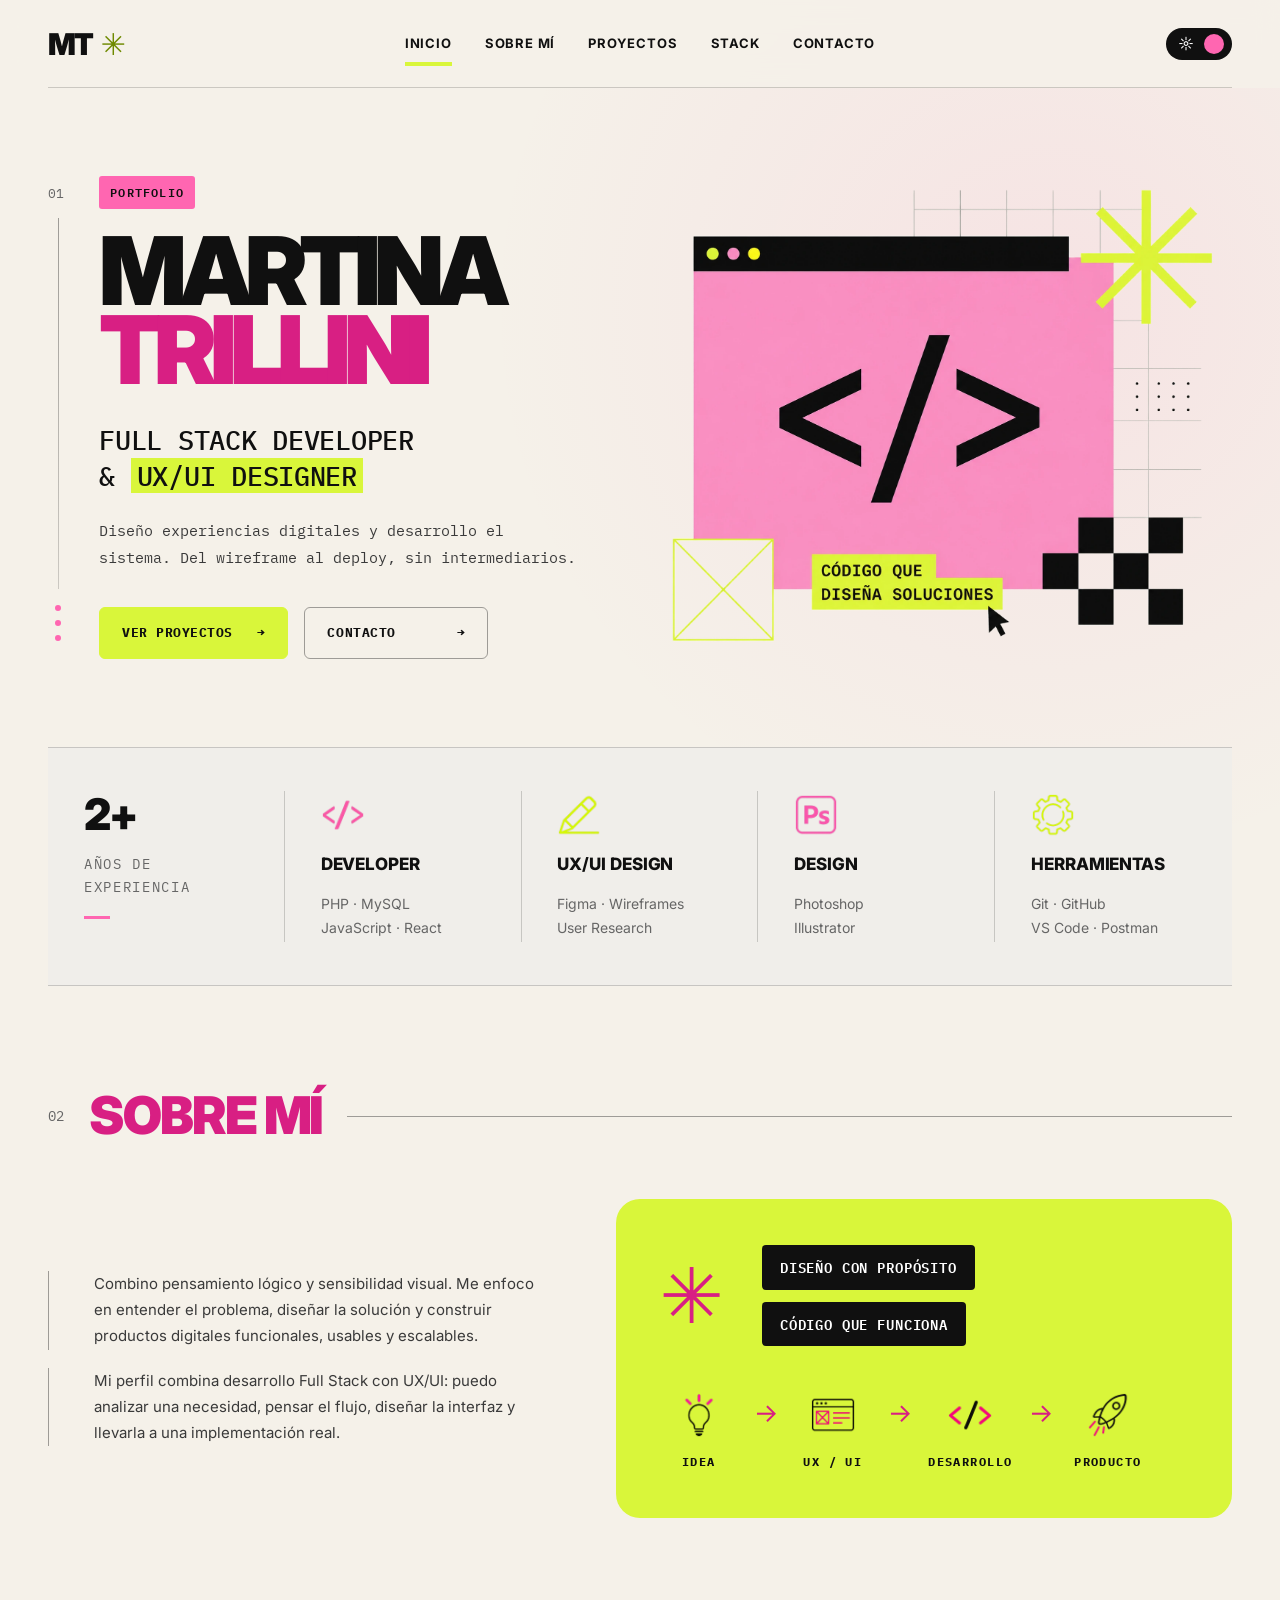
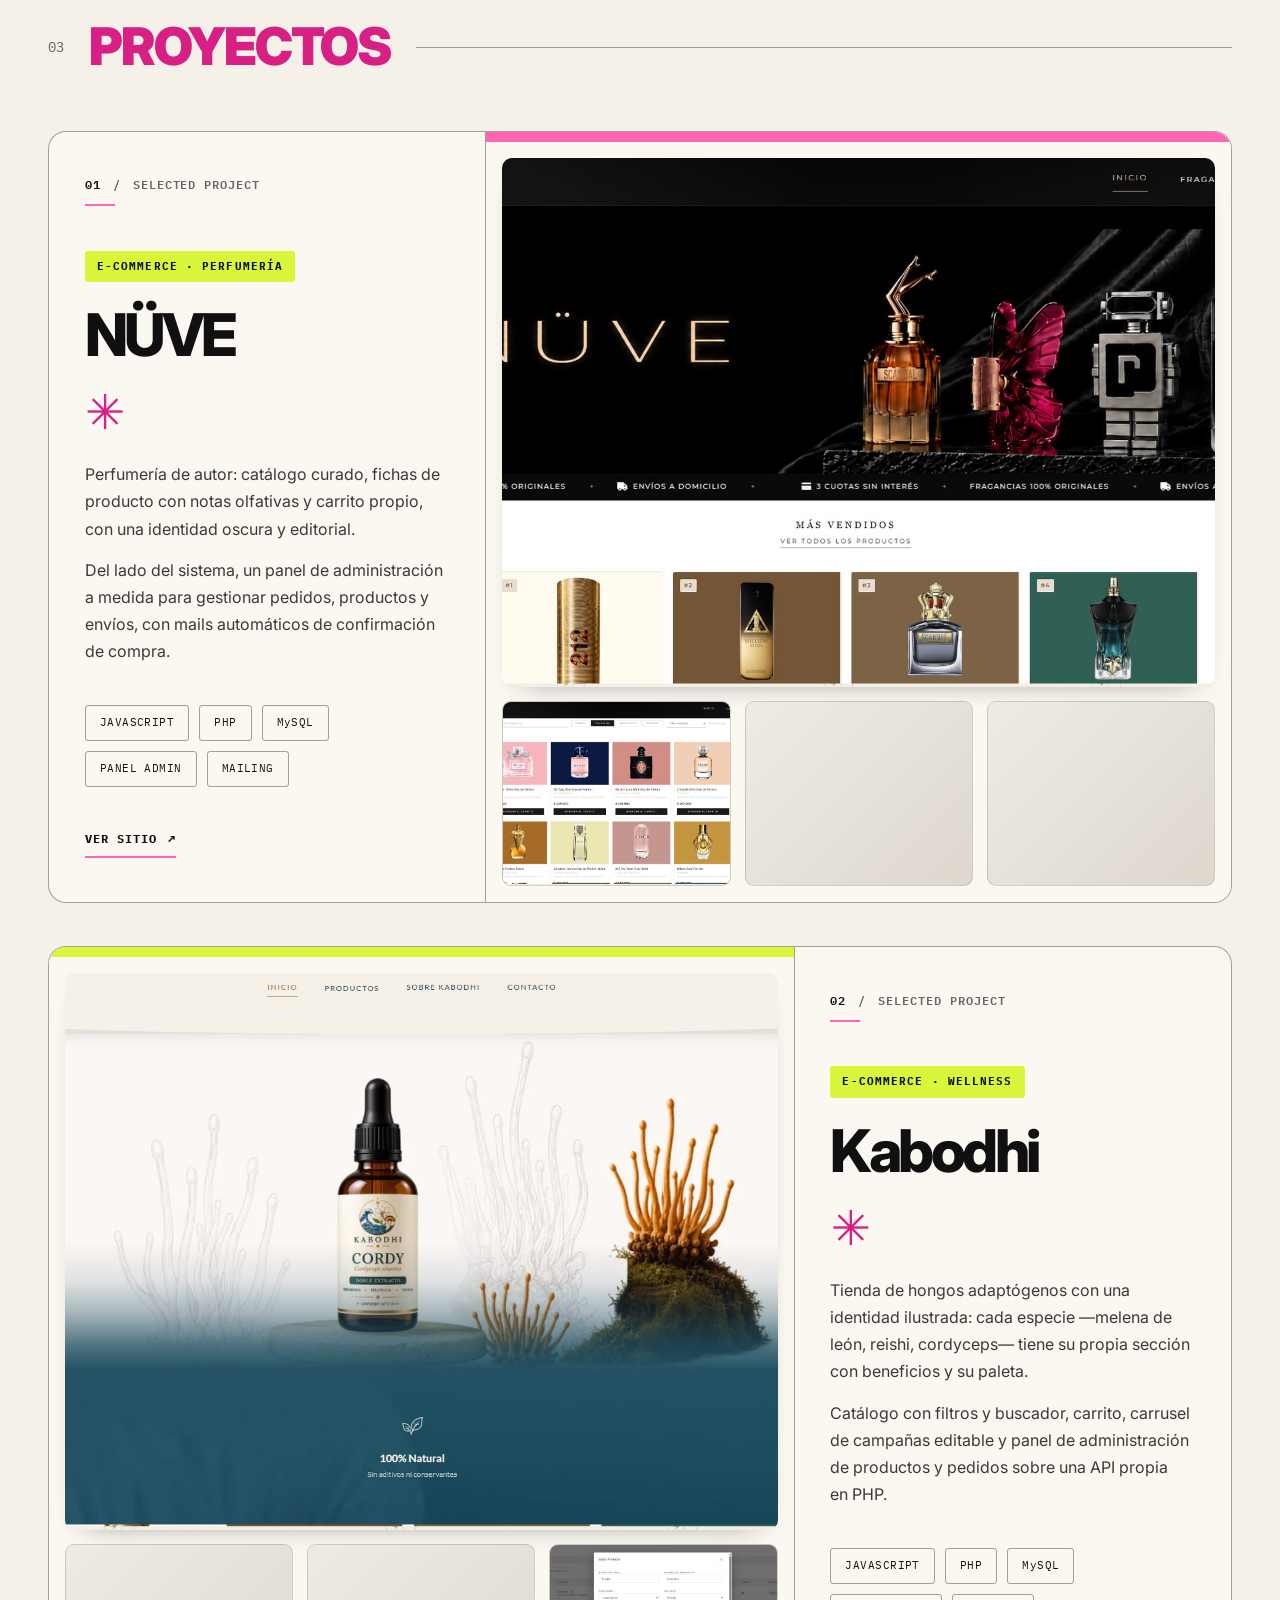
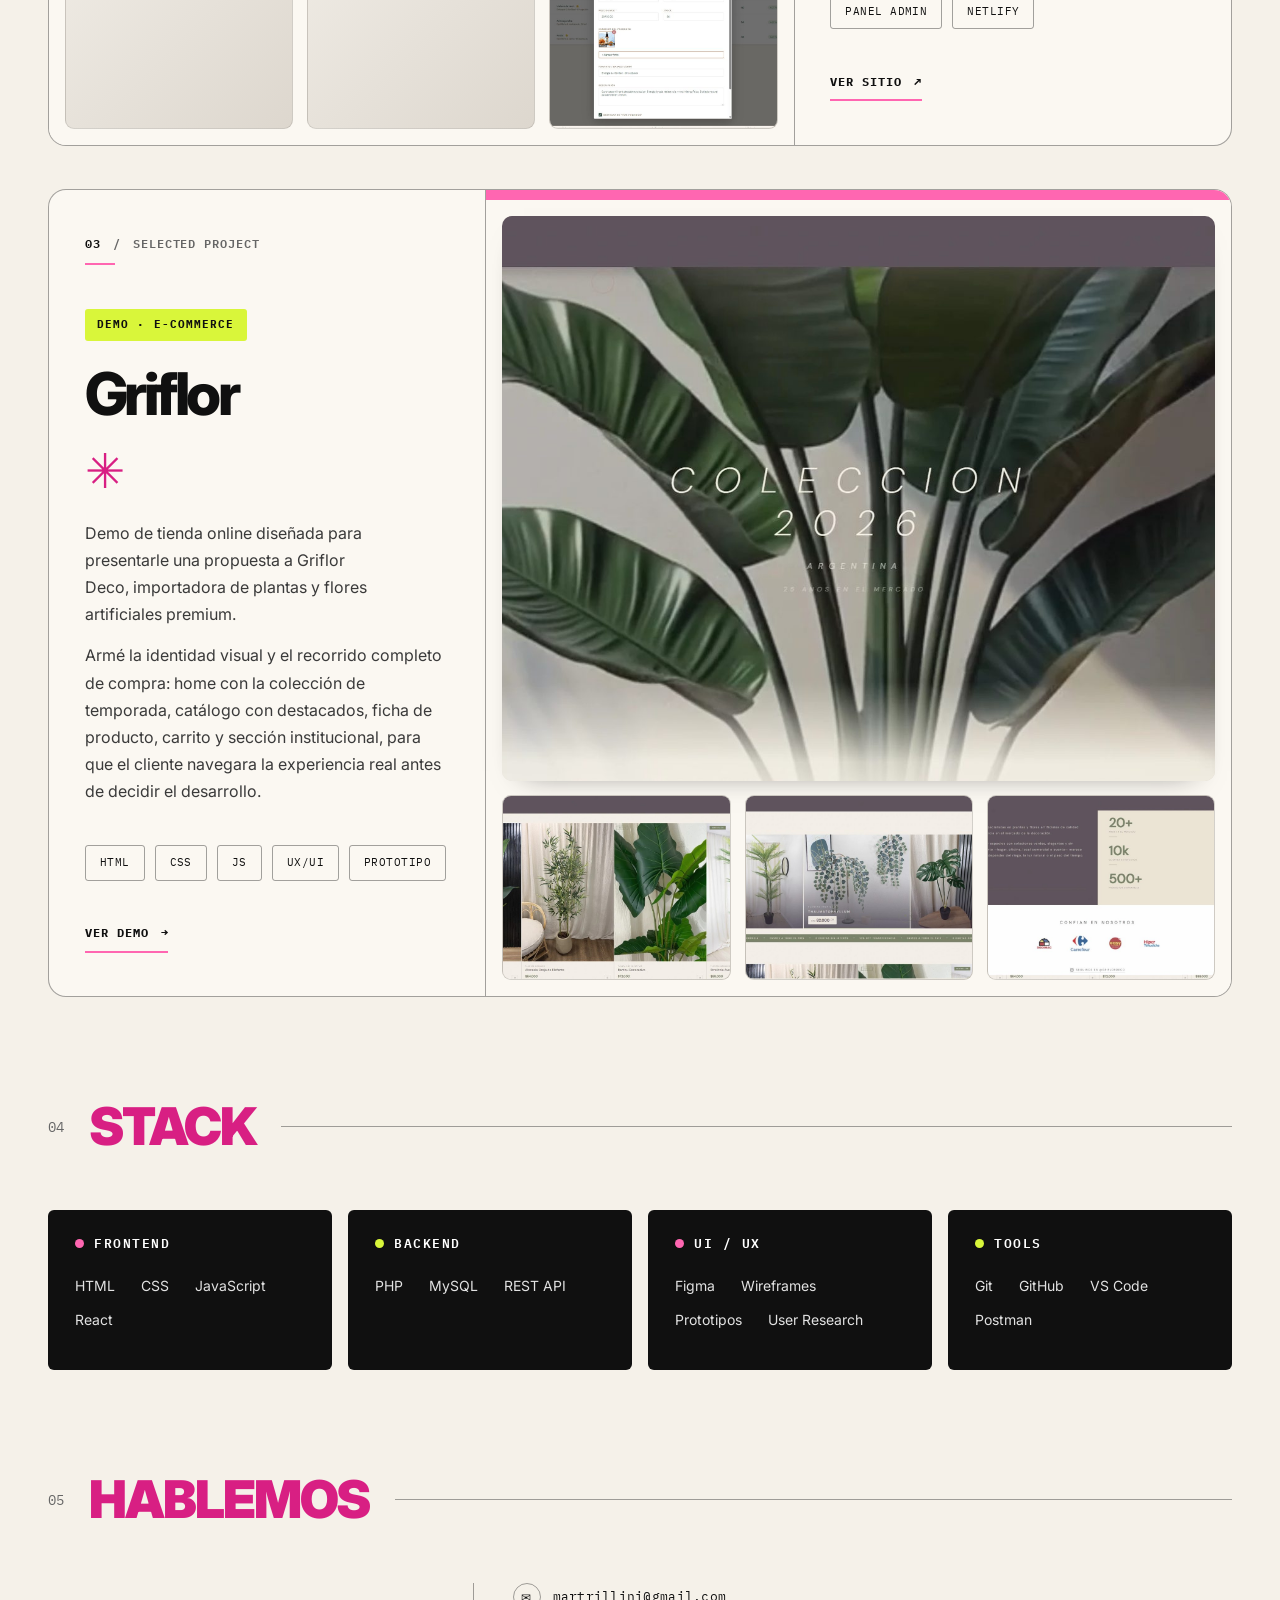
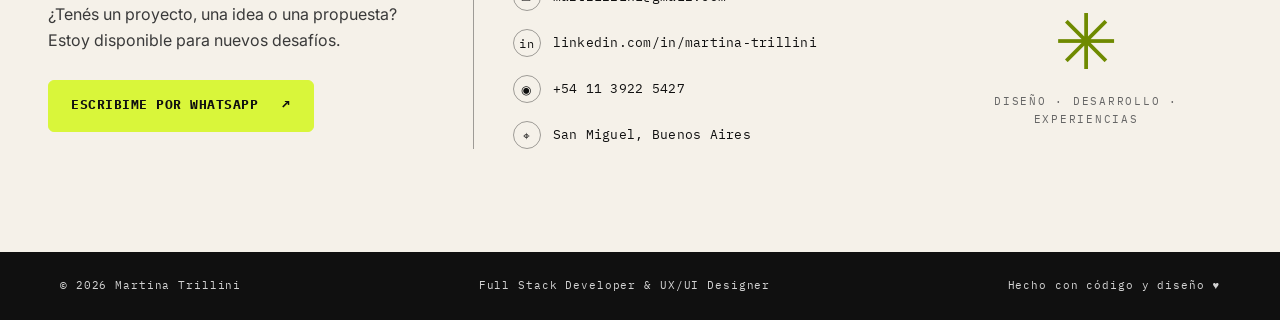
==== commit cbe04245: "Etiquetas del flujo en negrita Se suma el peso 700 de IBM Plex Mono a la carga de fuentes y se aplic" ====
--- a/index.html
+++ b/index.html
@@ -23,7 +23,7 @@
 
     <link rel="preconnect" href="https://fonts.googleapis.com">
     <link rel="preconnect" href="https://fonts.gstatic.com" crossorigin>
-    <link href="https://fonts.googleapis.com/css2?family=IBM+Plex+Mono:wght@400;500;600&family=Inter:wght@400;500;600;700;800;900&display=swap" rel="stylesheet">
+    <link href="https://fonts.googleapis.com/css2?family=IBM+Plex+Mono:wght@400;500;600;700&family=Inter:wght@400;500;600;700;800;900&display=swap" rel="stylesheet">
 
     <link rel="stylesheet" href="styles.css">
 
--- a/styles.css
+++ b/styles.css
@@ -857,7 +857,7 @@
 }
 
 .concept-card {
-    --flow-gap: clamp(16px, 2.4vw, 34px);
+    --flow-gap: clamp(26px, 4.4vw, 58px);
 
     display: flex;
     flex-direction: column;
@@ -961,10 +961,11 @@
 }
 
 .concept-name {
-    font-family: var(--font-mono);
+    font-family: "IBM Plex Mono", monospace;
     font-size: 12px;
-    font-weight: 600;
+    font-weight: 700;
     letter-spacing: .12em;
+    white-space: nowrap;
 }
 
 /* =========================================================
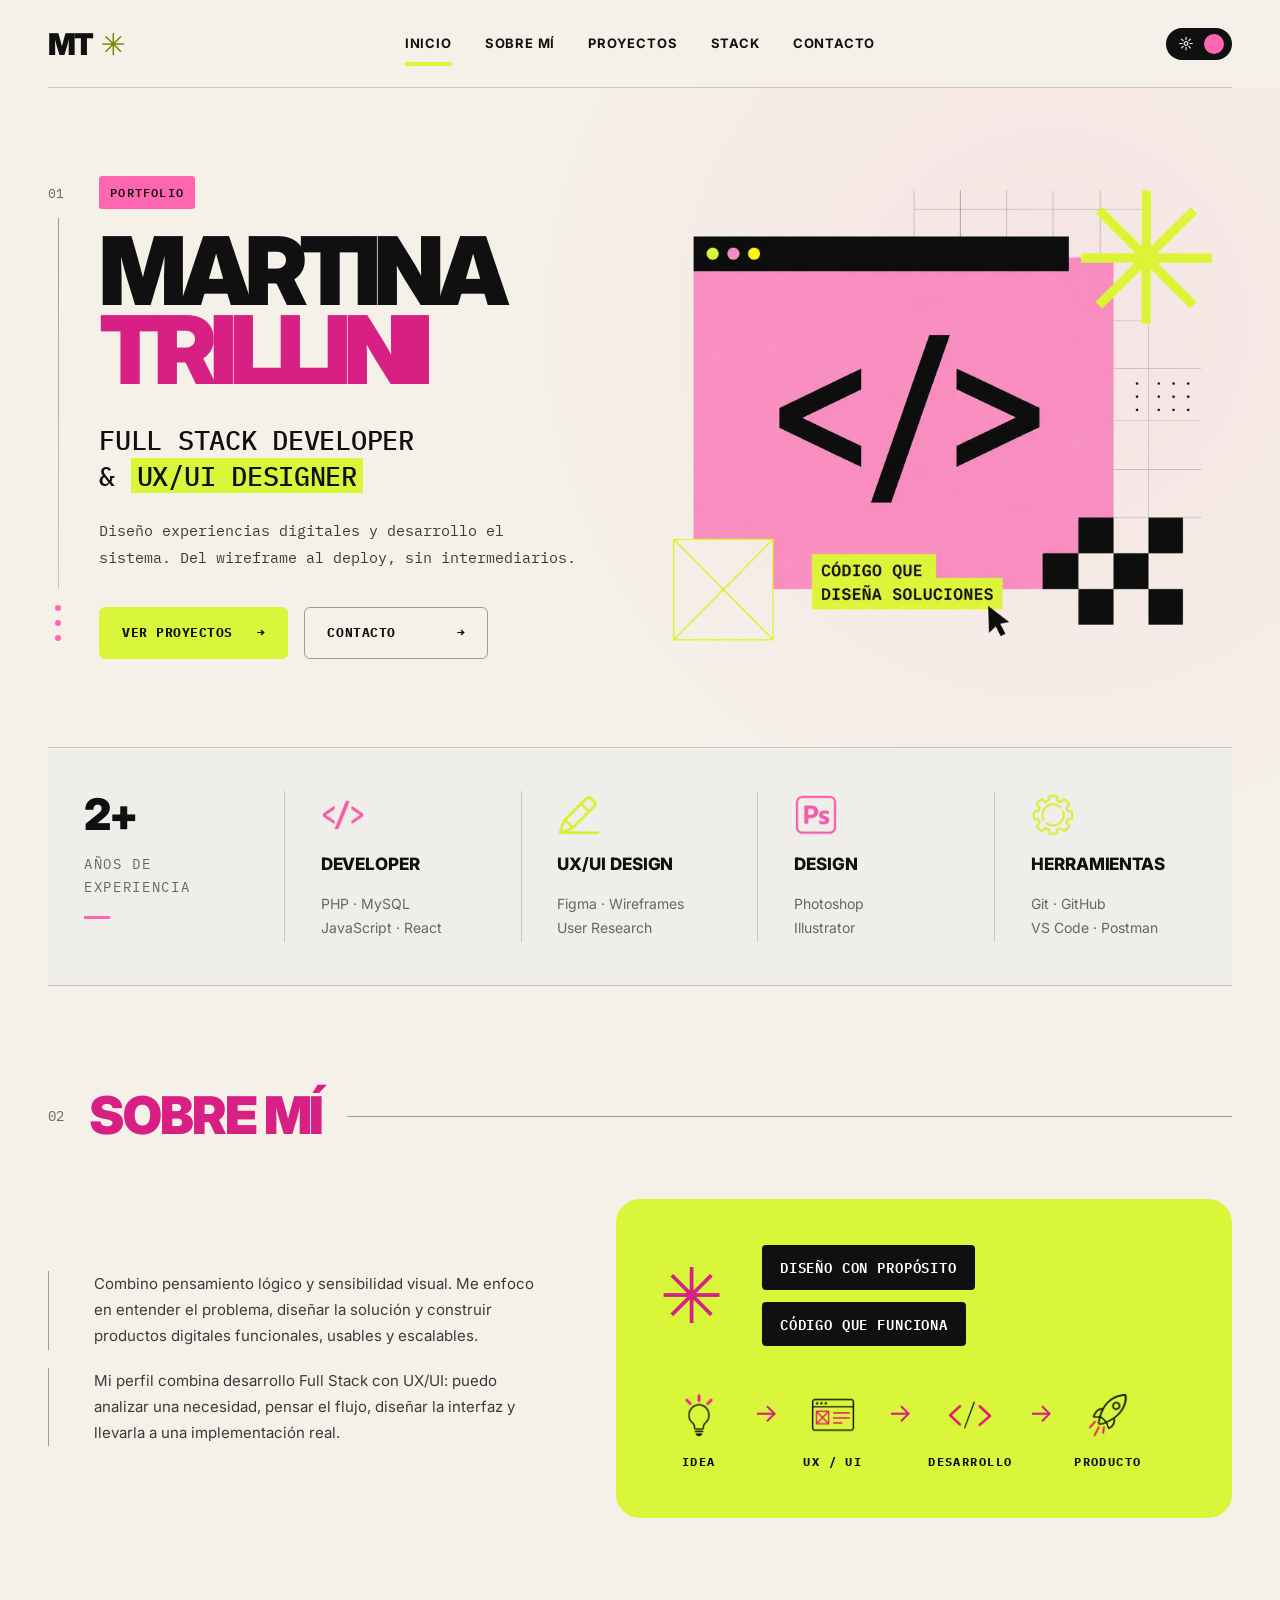
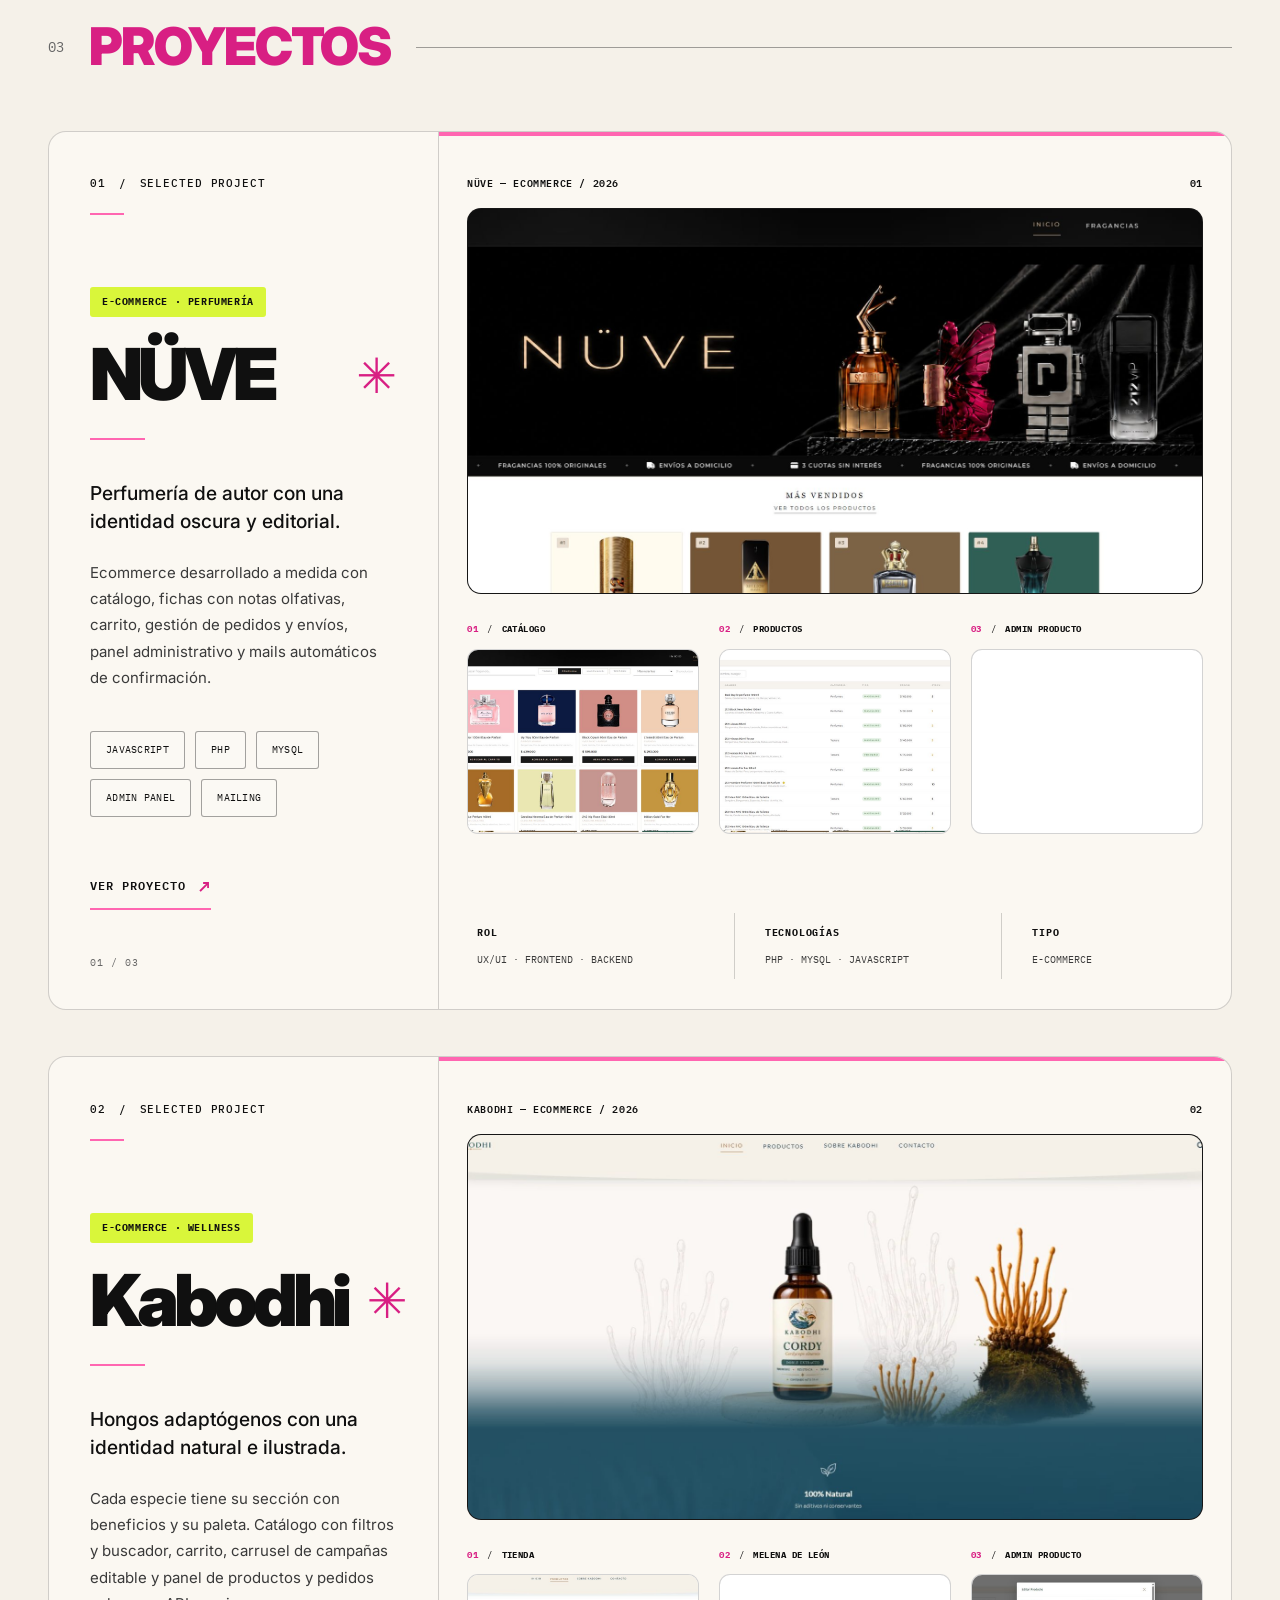
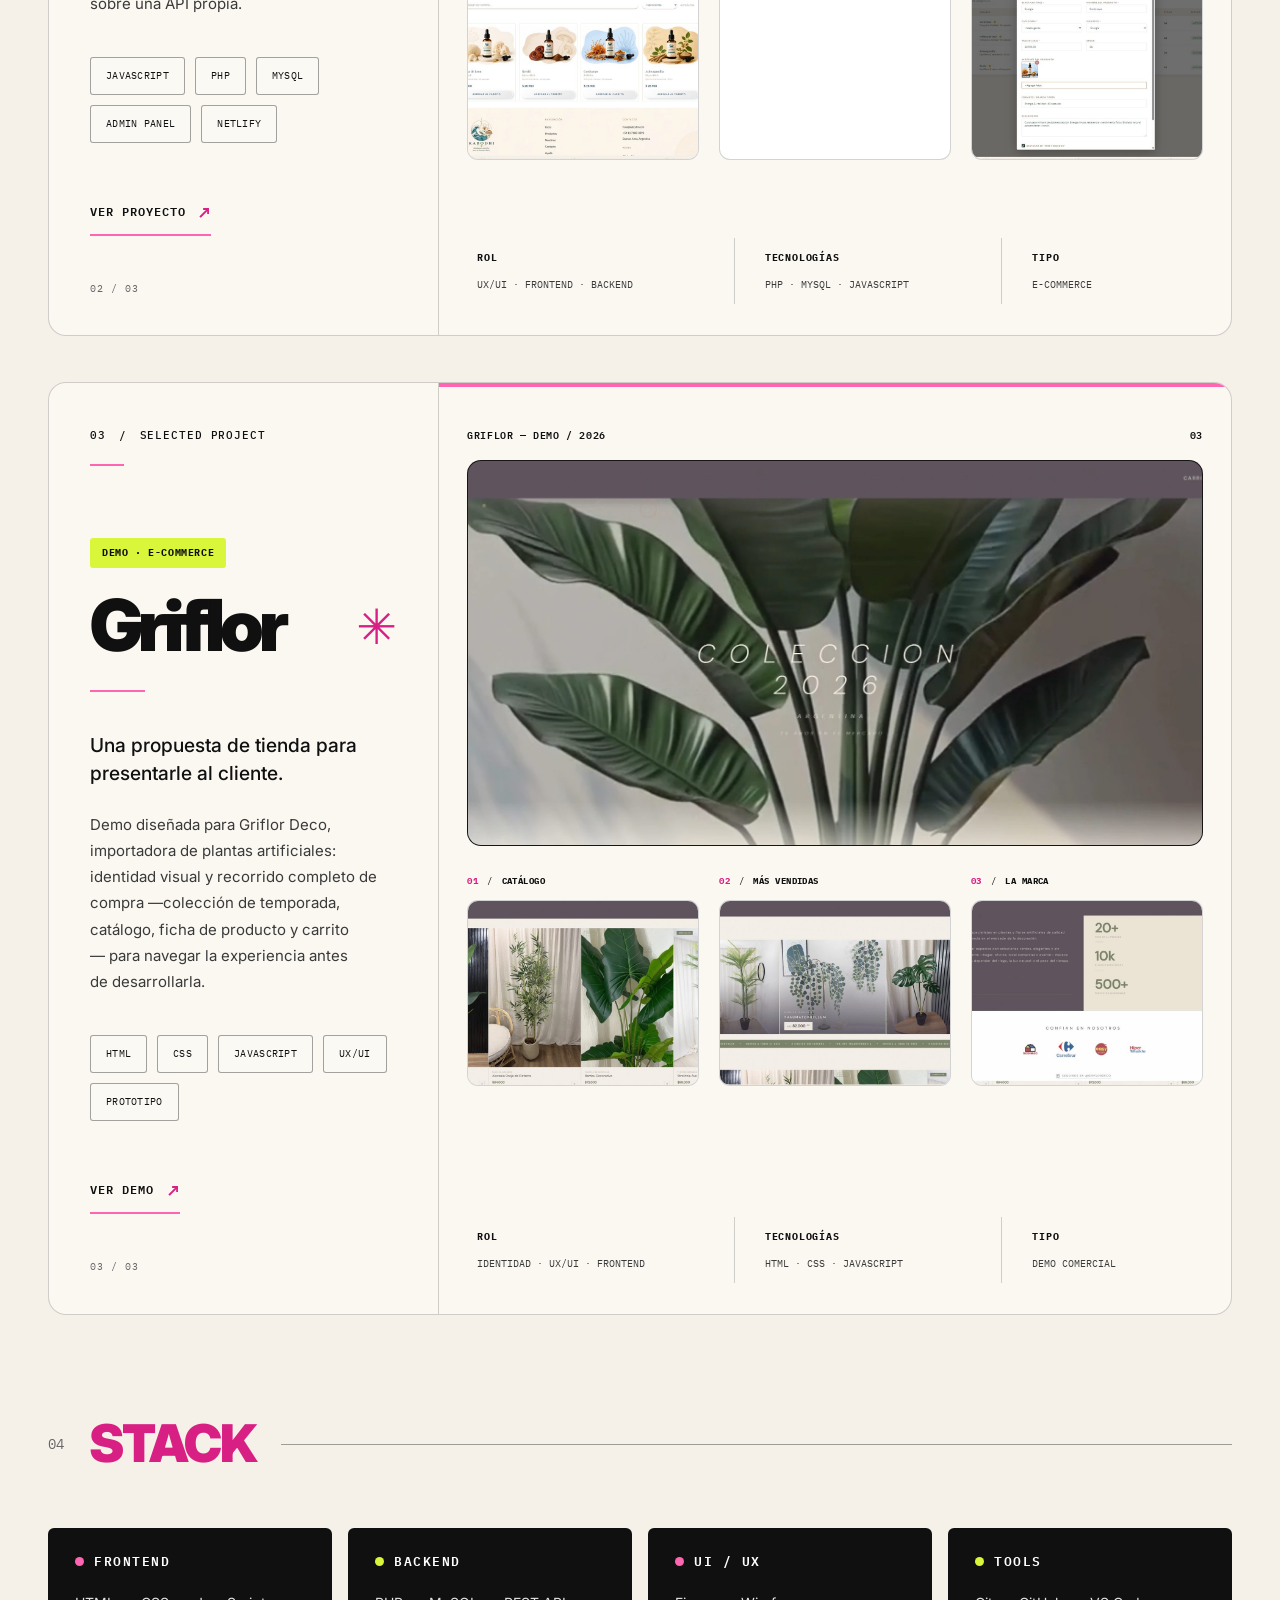
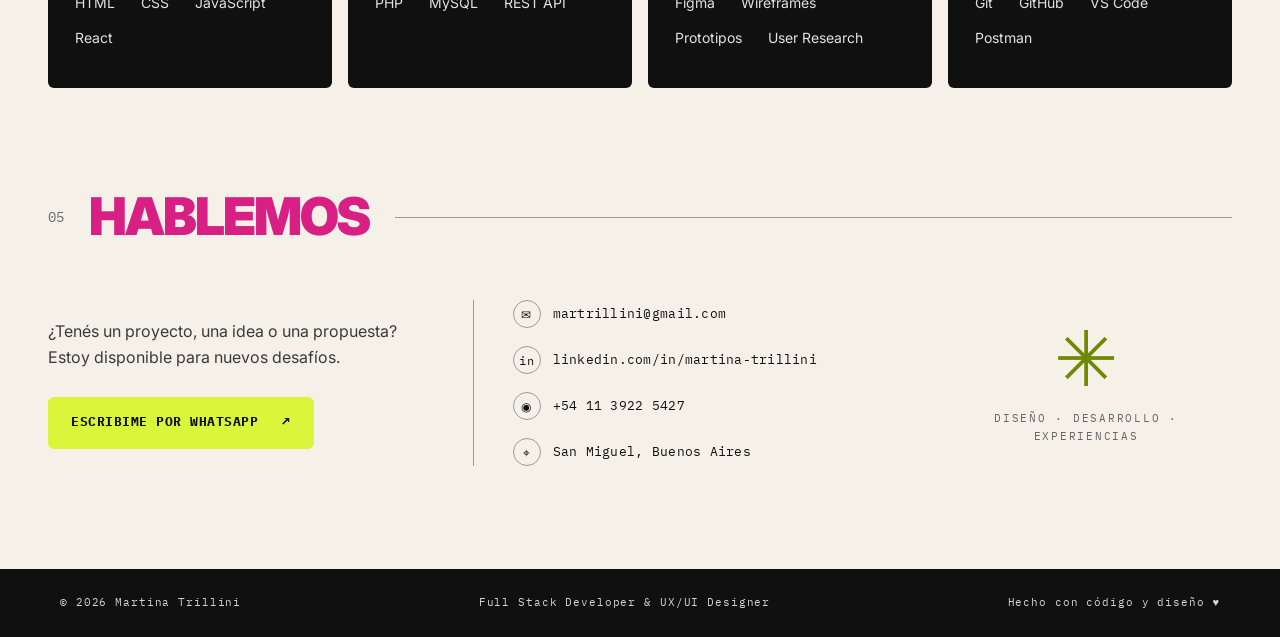
==== commit 6fbbada3: "Proyectos rediseñados como case studies Cada proyecto pasa a una ficha de dos columnas (33/67):  - I" ====
--- a/index.html
+++ b/index.html
@@ -360,61 +360,76 @@
 
         <!-- PROYECTO 01 · NÜVE -->
 
-        <article class="project-card" data-reveal>
-
-            <div class="project-info">
-
-                <p class="project-index">
+        <article class="case-study" data-reveal>
+
+            <aside class="case-info">
+
+                <p class="case-index">
                     <span>01</span>
                     <span aria-hidden="true">/</span>
                     <span>SELECTED PROJECT</span>
                 </p>
 
-                <span class="project-category">E-COMMERCE · PERFUMERÍA</span>
-
-                <h3>NÜVE</h3>
-
-                <span class="project-symbol" aria-hidden="true">✳</span>
-
-                <p class="project-description">
-                    Perfumería de autor: catálogo curado, fichas de
-                    producto con notas olfativas y carrito propio,
-                    con una identidad oscura y editorial.
-                </p>
-
-                <p class="project-description">
-                    Del lado del sistema, un panel de administración
-                    a medida para gestionar pedidos, productos y
-                    envíos, con mails automáticos de confirmación
-                    de compra.
-                </p>
-
-                <div class="project-bottom">
-
-                    <ul class="tags">
+                <span class="case-accent-line" aria-hidden="true"></span>
+
+                <div class="case-content">
+
+                    <span class="case-category">E-COMMERCE · PERFUMERÍA</span>
+
+                    <div class="case-title-row">
+                        <h3>NÜVE</h3>
+                        <span class="case-star" aria-hidden="true">✳</span>
+                    </div>
+
+                    <span class="case-small-line" aria-hidden="true"></span>
+
+                    <p class="case-intro">
+                        Perfumería de autor con una
+                        identidad oscura y editorial.
+                    </p>
+
+                    <p class="case-description">
+                        Ecommerce desarrollado a medida con catálogo,
+                        fichas con notas olfativas, carrito, gestión
+                        de pedidos y envíos, panel administrativo y
+                        mails automáticos de confirmación.
+                    </p>
+
+                    <ul class="case-tags">
                         <li>JAVASCRIPT</li>
                         <li>PHP</li>
-                        <li>MySQL</li>
-                        <li>PANEL ADMIN</li>
+                        <li>MYSQL</li>
+                        <li>ADMIN PANEL</li>
                         <li>MAILING</li>
                     </ul>
 
-                    <a class="project-link" href="https://nuvearg.com" target="_blank" rel="noopener">
-                        Ver sitio
+                </div>
+
+                <div class="case-footer-left">
+
+                    <a class="case-link" href="https://nuvearg.com" target="_blank" rel="noopener">
+                        Ver proyecto
                         <span class="arrow" aria-hidden="true">↗</span>
                         <span class="visually-hidden">(se abre en una pestaña nueva)</span>
                     </a>
 
+                    <span class="case-pagination">01 / 03</span>
+
                 </div>
 
-            </div>
-
-            <div class="project-gallery tint-pink">
-
-                <figure class="gallery-main media-frame">
+            </aside>
+
+            <div class="case-visual">
+
+                <p class="visual-header">
+                    <span>NÜVE — ECOMMERCE / 2026</span>
+                    <span aria-hidden="true">01</span>
+                </p>
+
+                <figure class="main-screenshot media-frame">
                     <img
                         src="assets/nuve-main.jpg"
-                        alt="Home de NÜVE con el hero de perfumes"
+                        alt="Home del ecommerce NÜVE"
                         width="1600"
                         height="900"
                         loading="lazy"
@@ -426,52 +441,92 @@
                     </figcaption>
                 </figure>
 
-                <div class="gallery-thumbnails">
-
-                    <figure class="gallery-thumbnail media-frame">
-                        <img
-                            src="assets/nuve-1.jpg"
-                            alt="Catálogo de perfumes de NÜVE"
-                            width="800"
-                            height="600"
-                            loading="lazy"
-                            decoding="async"
-                        >
-                        <figcaption class="media-hint" aria-hidden="true">
-                            <code>nuve-1.jpg</code>
+                <div class="secondary-gallery">
+
+                    <figure class="gallery-item">
+                        <figcaption class="gallery-label">
+                            <span>01</span>
+                            <span aria-hidden="true">/</span>
+                            <strong>CATÁLOGO</strong>
                         </figcaption>
+                        <span class="gallery-image media-frame">
+                            <img
+                                src="assets/nuve-1.jpg"
+                                alt="Catálogo de perfumes de NÜVE"
+                                width="800"
+                                height="600"
+                                loading="lazy"
+                                decoding="async"
+                            >
+                            <span class="media-hint" aria-hidden="true">
+                                <code>nuve-1.jpg</code>
+                            </span>
+                        </span>
                     </figure>
 
-                    <figure class="gallery-thumbnail media-frame">
-                        <img
-                            src="assets/nuve-2.jpg"
-                            alt="Panel de administración de NÜVE con el listado de productos"
-                            width="800"
-                            height="600"
-                            loading="lazy"
-                            decoding="async"
-                        >
-                        <figcaption class="media-hint" aria-hidden="true">
-                            <code>nuve-2.jpg</code>
+                    <figure class="gallery-item">
+                        <figcaption class="gallery-label">
+                            <span>02</span>
+                            <span aria-hidden="true">/</span>
+                            <strong>PRODUCTOS</strong>
                         </figcaption>
+                        <span class="gallery-image media-frame">
+                            <img
+                                src="assets/nuve-2.jpg"
+                                alt="Listado de productos en el panel de NÜVE"
+                                width="800"
+                                height="600"
+                                loading="lazy"
+                                decoding="async"
+                            >
+                            <span class="media-hint" aria-hidden="true">
+                                <code>nuve-2.jpg</code>
+                            </span>
+                        </span>
                     </figure>
 
-                    <figure class="gallery-thumbnail media-frame">
-                        <img
-                            src="assets/nuve-3.jpg"
-                            alt="Formulario de edición de producto en el panel de NÜVE"
-                            width="800"
-                            height="600"
-                            loading="lazy"
-                            decoding="async"
-                        >
-                        <figcaption class="media-hint" aria-hidden="true">
-                            <code>nuve-3.jpg</code>
+                    <figure class="gallery-item">
+                        <figcaption class="gallery-label">
+                            <span>03</span>
+                            <span aria-hidden="true">/</span>
+                            <strong>ADMIN PRODUCTO</strong>
                         </figcaption>
+                        <span class="gallery-image media-frame">
+                            <img
+                                src="assets/nuve-3.jpg"
+                                alt="Formulario de edición de producto en NÜVE"
+                                width="800"
+                                height="600"
+                                loading="lazy"
+                                decoding="async"
+                            >
+                            <span class="media-hint" aria-hidden="true">
+                                <code>nuve-3.jpg</code>
+                            </span>
+                        </span>
                     </figure>
 
                 </div>
 
+                <dl class="case-meta">
+
+                    <div class="meta-item">
+                        <dt>ROL</dt>
+                        <dd>UX/UI · FRONTEND · BACKEND</dd>
+                    </div>
+
+                    <div class="meta-item">
+                        <dt>TECNOLOGÍAS</dt>
+                        <dd>PHP · MYSQL · JAVASCRIPT</dd>
+                    </div>
+
+                    <div class="meta-item">
+                        <dt>TIPO</dt>
+                        <dd>E-COMMERCE</dd>
+                    </div>
+
+                </dl>
+
             </div>
 
         </article>
@@ -479,58 +534,73 @@
 
         <!-- PROYECTO 02 · KABODHI -->
 
-        <article class="project-card" data-reveal>
-
-            <div class="project-info">
-
-                <p class="project-index">
+        <article class="case-study" data-reveal>
+
+            <aside class="case-info">
+
+                <p class="case-index">
                     <span>02</span>
                     <span aria-hidden="true">/</span>
                     <span>SELECTED PROJECT</span>
                 </p>
 
-                <span class="project-category">E-COMMERCE · WELLNESS</span>
-
-                <h3>Kabodhi</h3>
-
-                <span class="project-symbol" aria-hidden="true">✳</span>
-
-                <p class="project-description">
-                    Tienda de hongos adaptógenos con una identidad
-                    ilustrada: cada especie —melena de león, reishi,
-                    cordyceps— tiene su propia sección con beneficios
-                    y su paleta.
-                </p>
-
-                <p class="project-description">
-                    Catálogo con filtros y buscador, carrito, carrusel
-                    de campañas editable y panel de administración de
-                    productos y pedidos sobre una API propia en PHP.
-                </p>
-
-                <div class="project-bottom">
-
-                    <ul class="tags">
+                <span class="case-accent-line" aria-hidden="true"></span>
+
+                <div class="case-content">
+
+                    <span class="case-category">E-COMMERCE · WELLNESS</span>
+
+                    <div class="case-title-row">
+                        <h3>Kabodhi</h3>
+                        <span class="case-star" aria-hidden="true">✳</span>
+                    </div>
+
+                    <span class="case-small-line" aria-hidden="true"></span>
+
+                    <p class="case-intro">
+                        Hongos adaptógenos con una
+                        identidad natural e ilustrada.
+                    </p>
+
+                    <p class="case-description">
+                        Cada especie tiene su sección con beneficios
+                        y su paleta. Catálogo con filtros y buscador,
+                        carrito, carrusel de campañas editable y panel
+                        de productos y pedidos sobre una API propia.
+                    </p>
+
+                    <ul class="case-tags">
                         <li>JAVASCRIPT</li>
                         <li>PHP</li>
-                        <li>MySQL</li>
-                        <li>PANEL ADMIN</li>
+                        <li>MYSQL</li>
+                        <li>ADMIN PANEL</li>
                         <li>NETLIFY</li>
                     </ul>
 
-                    <a class="project-link" href="https://kabodhi.online" target="_blank" rel="noopener">
-                        Ver sitio
+                </div>
+
+                <div class="case-footer-left">
+
+                    <a class="case-link" href="https://kabodhi.online" target="_blank" rel="noopener">
+                        Ver proyecto
                         <span class="arrow" aria-hidden="true">↗</span>
                         <span class="visually-hidden">(se abre en una pestaña nueva)</span>
                     </a>
 
+                    <span class="case-pagination">02 / 03</span>
+
                 </div>
 
-            </div>
-
-            <div class="project-gallery tint-lime">
-
-                <figure class="gallery-main media-frame">
+            </aside>
+
+            <div class="case-visual">
+
+                <p class="visual-header">
+                    <span>KABODHI — ECOMMERCE / 2026</span>
+                    <span aria-hidden="true">02</span>
+                </p>
+
+                <figure class="main-screenshot media-frame">
                     <img
                         src="assets/kabodhi-main.jpg"
                         alt="Home de Kabodhi con el producto Cordyceps ilustrado"
@@ -545,52 +615,92 @@
                     </figcaption>
                 </figure>
 
-                <div class="gallery-thumbnails">
-
-                    <figure class="gallery-thumbnail media-frame">
-                        <img
-                            src="assets/kabodhi-1.jpg"
-                            alt="Tienda de Kabodhi con filtros y productos"
-                            width="800"
-                            height="600"
-                            loading="lazy"
-                            decoding="async"
-                        >
-                        <figcaption class="media-hint" aria-hidden="true">
-                            <code>kabodhi-1.jpg</code>
+                <div class="secondary-gallery">
+
+                    <figure class="gallery-item">
+                        <figcaption class="gallery-label">
+                            <span>01</span>
+                            <span aria-hidden="true">/</span>
+                            <strong>TIENDA</strong>
                         </figcaption>
+                        <span class="gallery-image media-frame">
+                            <img
+                                src="assets/kabodhi-1.jpg"
+                                alt="Tienda de Kabodhi con filtros y productos"
+                                width="800"
+                                height="600"
+                                loading="lazy"
+                                decoding="async"
+                            >
+                            <span class="media-hint" aria-hidden="true">
+                                <code>kabodhi-1.jpg</code>
+                            </span>
+                        </span>
                     </figure>
 
-                    <figure class="gallery-thumbnail media-frame">
-                        <img
-                            src="assets/kabodhi-2.jpg"
-                            alt="Sección de beneficios de la melena de león"
-                            width="800"
-                            height="600"
-                            loading="lazy"
-                            decoding="async"
-                        >
-                        <figcaption class="media-hint" aria-hidden="true">
-                            <code>kabodhi-2.jpg</code>
+                    <figure class="gallery-item">
+                        <figcaption class="gallery-label">
+                            <span>02</span>
+                            <span aria-hidden="true">/</span>
+                            <strong>MELENA DE LEÓN</strong>
                         </figcaption>
+                        <span class="gallery-image media-frame">
+                            <img
+                                src="assets/kabodhi-2.jpg"
+                                alt="Sección de beneficios de la melena de león"
+                                width="800"
+                                height="600"
+                                loading="lazy"
+                                decoding="async"
+                            >
+                            <span class="media-hint" aria-hidden="true">
+                                <code>kabodhi-2.jpg</code>
+                            </span>
+                        </span>
                     </figure>
 
-                    <figure class="gallery-thumbnail media-frame">
-                        <img
-                            src="assets/kabodhi-3.jpg"
-                            alt="Panel de administración de Kabodhi editando un producto"
-                            width="800"
-                            height="600"
-                            loading="lazy"
-                            decoding="async"
-                        >
-                        <figcaption class="media-hint" aria-hidden="true">
-                            <code>kabodhi-3.jpg</code>
+                    <figure class="gallery-item">
+                        <figcaption class="gallery-label">
+                            <span>03</span>
+                            <span aria-hidden="true">/</span>
+                            <strong>ADMIN PRODUCTO</strong>
                         </figcaption>
+                        <span class="gallery-image media-frame">
+                            <img
+                                src="assets/kabodhi-3.jpg"
+                                alt="Panel de administración de Kabodhi editando un producto"
+                                width="800"
+                                height="600"
+                                loading="lazy"
+                                decoding="async"
+                            >
+                            <span class="media-hint" aria-hidden="true">
+                                <code>kabodhi-3.jpg</code>
+                            </span>
+                        </span>
                     </figure>
 
                 </div>
 
+                <dl class="case-meta">
+
+                    <div class="meta-item">
+                        <dt>ROL</dt>
+                        <dd>UX/UI · FRONTEND · BACKEND</dd>
+                    </div>
+
+                    <div class="meta-item">
+                        <dt>TECNOLOGÍAS</dt>
+                        <dd>PHP · MYSQL · JAVASCRIPT</dd>
+                    </div>
+
+                    <div class="meta-item">
+                        <dt>TIPO</dt>
+                        <dd>E-COMMERCE</dd>
+                    </div>
+
+                </dl>
+
             </div>
 
         </article>
@@ -598,59 +708,73 @@
 
         <!-- PROYECTO 03 · GRIFLOR -->
 
-        <article class="project-card" data-reveal>
-
-            <div class="project-info">
-
-                <p class="project-index">
+        <article class="case-study" data-reveal>
+
+            <aside class="case-info">
+
+                <p class="case-index">
                     <span>03</span>
                     <span aria-hidden="true">/</span>
                     <span>SELECTED PROJECT</span>
                 </p>
 
-                <span class="project-category">DEMO · E-COMMERCE</span>
-
-                <h3>Griflor</h3>
-
-                <span class="project-symbol" aria-hidden="true">✳</span>
-
-                <p class="project-description">
-                    Demo de tienda online diseñada para presentarle
-                    una propuesta a Griflor Deco, importadora de
-                    plantas y flores artificiales premium.
-                </p>
-
-                <p class="project-description">
-                    Armé la identidad visual y el recorrido completo
-                    de compra: home con la colección de temporada,
-                    catálogo con destacados, ficha de producto,
-                    carrito y sección institucional, para que el
-                    cliente navegara la experiencia real antes de
-                    decidir el desarrollo.
-                </p>
-
-                <div class="project-bottom">
-
-                    <ul class="tags">
+                <span class="case-accent-line" aria-hidden="true"></span>
+
+                <div class="case-content">
+
+                    <span class="case-category">DEMO · E-COMMERCE</span>
+
+                    <div class="case-title-row">
+                        <h3>Griflor</h3>
+                        <span class="case-star" aria-hidden="true">✳</span>
+                    </div>
+
+                    <span class="case-small-line" aria-hidden="true"></span>
+
+                    <p class="case-intro">
+                        Una propuesta de tienda para
+                        presentarle al cliente.
+                    </p>
+
+                    <p class="case-description">
+                        Demo diseñada para Griflor Deco, importadora de
+                        plantas artificiales: identidad visual y recorrido
+                        completo de compra —colección de temporada,
+                        catálogo, ficha de producto y carrito— para
+                        navegar la experiencia antes de desarrollarla.
+                    </p>
+
+                    <ul class="case-tags">
                         <li>HTML</li>
                         <li>CSS</li>
-                        <li>JS</li>
+                        <li>JAVASCRIPT</li>
                         <li>UX/UI</li>
                         <li>PROTOTIPO</li>
                     </ul>
 
-                    <a class="project-link" href="griflor/index.html">
+                </div>
+
+                <div class="case-footer-left">
+
+                    <a class="case-link" href="griflor/index.html">
                         Ver demo
-                        <span class="arrow" aria-hidden="true">→</span>
+                        <span class="arrow" aria-hidden="true">↗</span>
                     </a>
 
+                    <span class="case-pagination">03 / 03</span>
+
                 </div>
 
-            </div>
-
-            <div class="project-gallery tint-pink">
-
-                <figure class="gallery-main media-frame">
+            </aside>
+
+            <div class="case-visual">
+
+                <p class="visual-header">
+                    <span>GRIFLOR — DEMO / 2026</span>
+                    <span aria-hidden="true">03</span>
+                </p>
+
+                <figure class="main-screenshot media-frame">
                     <img
                         src="assets/griflor-main.jpg"
                         alt="Home de la demo de Griflor con la colección 2026"
@@ -665,51 +789,91 @@
                     </figcaption>
                 </figure>
 
-                <div class="gallery-thumbnails">
-
-                    <figure class="gallery-thumbnail media-frame">
-                        <img
-                            src="assets/griflor-1.jpg"
-                            alt="Catálogo de productos de la demo de Griflor"
-                            width="800"
-                            height="600"
-                            loading="lazy"
-                            decoding="async"
-                        >
-                        <figcaption class="media-hint" aria-hidden="true">
-                            <code>griflor-1.jpg</code>
+                <div class="secondary-gallery">
+
+                    <figure class="gallery-item">
+                        <figcaption class="gallery-label">
+                            <span>01</span>
+                            <span aria-hidden="true">/</span>
+                            <strong>CATÁLOGO</strong>
                         </figcaption>
+                        <span class="gallery-image media-frame">
+                            <img
+                                src="assets/griflor-1.jpg"
+                                alt="Catálogo de productos de la demo de Griflor"
+                                width="800"
+                                height="600"
+                                loading="lazy"
+                                decoding="async"
+                            >
+                            <span class="media-hint" aria-hidden="true">
+                                <code>griflor-1.jpg</code>
+                            </span>
+                        </span>
                     </figure>
 
-                    <figure class="gallery-thumbnail media-frame">
-                        <img
-                            src="assets/griflor-2.jpg"
-                            alt="Sección de productos más vendidos de Griflor"
-                            width="800"
-                            height="600"
-                            loading="lazy"
-                            decoding="async"
-                        >
-                        <figcaption class="media-hint" aria-hidden="true">
-                            <code>griflor-2.jpg</code>
+                    <figure class="gallery-item">
+                        <figcaption class="gallery-label">
+                            <span>02</span>
+                            <span aria-hidden="true">/</span>
+                            <strong>MÁS VENDIDAS</strong>
                         </figcaption>
+                        <span class="gallery-image media-frame">
+                            <img
+                                src="assets/griflor-2.jpg"
+                                alt="Sección de productos más vendidos de Griflor"
+                                width="800"
+                                height="600"
+                                loading="lazy"
+                                decoding="async"
+                            >
+                            <span class="media-hint" aria-hidden="true">
+                                <code>griflor-2.jpg</code>
+                            </span>
+                        </span>
                     </figure>
 
-                    <figure class="gallery-thumbnail media-frame">
-                        <img
-                            src="assets/griflor-3.jpg"
-                            alt="Sección institucional de Griflor con sus números"
-                            width="800"
-                            height="600"
-                            loading="lazy"
-                            decoding="async"
-                        >
-                        <figcaption class="media-hint" aria-hidden="true">
-                            <code>griflor-3.jpg</code>
+                    <figure class="gallery-item">
+                        <figcaption class="gallery-label">
+                            <span>03</span>
+                            <span aria-hidden="true">/</span>
+                            <strong>LA MARCA</strong>
                         </figcaption>
+                        <span class="gallery-image media-frame">
+                            <img
+                                src="assets/griflor-3.jpg"
+                                alt="Sección institucional de Griflor con sus números"
+                                width="800"
+                                height="600"
+                                loading="lazy"
+                                decoding="async"
+                            >
+                            <span class="media-hint" aria-hidden="true">
+                                <code>griflor-3.jpg</code>
+                            </span>
+                        </span>
                     </figure>
 
                 </div>
+
+                <dl class="case-meta">
+
+                    <div class="meta-item">
+                        <dt>ROL</dt>
+                        <dd>IDENTIDAD · UX/UI · FRONTEND</dd>
+                    </div>
+
+                    <div class="meta-item">
+                        <dt>TECNOLOGÍAS</dt>
+                        <dd>HTML · CSS · JAVASCRIPT</dd>
+                    </div>
+
+                    <div class="meta-item">
+                        <dt>TIPO</dt>
+                        <dd>DEMO COMERCIAL</dd>
+                    </div>
+
+                </dl>
 
             </div>
 
--- a/styles.css
+++ b/styles.css
@@ -969,161 +969,168 @@
 }
 
 /* =========================================================
-   08 · PROYECTOS
-   Tarjeta editorial: a la izquierda el relato del proyecto,
-   a la derecha la galería (una captura general + tres chicas).
-   Las tarjetas pares invierten el orden de las columnas.
+   08 · PROYECTOS (case studies)
+   Cada proyecto es una ficha de dos columnas: a la izquierda
+   el relato, a la derecha la captura general, tres capturas
+   de apoyo y la ficha técnica.
    ========================================================= */
 
 .projects-list {
     display: grid;
-    gap: clamp(28px, 3.4vw, 60px);
-}
-
-.project-card {
+    gap: clamp(30px, 3.6vw, 64px);
+}
+
+.case-study {
     display: grid;
-    grid-template-columns: 37% 63%;
-    min-height: 650px;
+    grid-template-columns: minmax(300px, 33%) minmax(0, 67%);
+    min-height: clamp(560px, 74vh, 820px);
     overflow: hidden;
     background: var(--surface-solid);
-    border: 1px solid var(--border-strong);
+    border: 1px solid var(--border);
     border-radius: 18px;
     transition:
         border-color var(--base) var(--ease),
         box-shadow var(--base) var(--ease);
 }
 
-.project-card:hover {
-    border-color: var(--pink);
-    box-shadow: var(--shadow-lg);
-}
-
-/* Tarjetas pares: galería a la izquierda */
-.project-card:nth-child(even) {
-    grid-template-columns: 63% 37%;
-}
-
-.project-card:nth-child(even) .project-info {
-    order: 2;
-    border-right: 0;
-    border-left: 1px solid var(--border-strong);
-}
-
-
-/* --- Columna de información --- */
-
-.project-info {
+.case-study:hover {
+    border-color: var(--border-strong);
+    box-shadow: var(--shadow);
+}
+
+
+/* --- Columna izquierda: el relato --- */
+
+.case-info {
     display: flex;
     flex-direction: column;
-    padding: clamp(34px, 3.4vw, 55px) clamp(26px, 2.8vw, 45px);
-    border-right: 1px solid var(--border-strong);
-}
-
-.project-index {
-    display: flex;
-    gap: 12px;
-    margin-bottom: clamp(38px, 4.4vw, 65px);
-    font-family: var(--font-mono);
-    font-size: 12px;
-    font-weight: 600;
+    padding:
+        clamp(34px, 3.4vw, 55px)
+        clamp(26px, 3.2vw, 58px)
+        clamp(32px, 3vw, 45px);
+    border-right: 1px solid var(--border);
+}
+
+.case-index {
+    display: flex;
+    align-items: center;
+    gap: 13px;
+    font-family: var(--font-mono);
+    font-size: 11px;
+    font-weight: 500;
     letter-spacing: .08em;
-    color: var(--fg-muted);
-}
-
-.project-index span:first-child {
-    position: relative;
-    color: var(--fg);
-}
-
-.project-index span:first-child::after {
-    content: "";
-    position: absolute;
-    left: 0;
-    bottom: -12px;
-    width: 30px;
+}
+
+.case-accent-line {
+    width: 34px;
     height: 2px;
+    margin-top: 20px;
     background: var(--pink);
 }
 
-.project-category {
-    width: fit-content;
-    margin-bottom: 25px;
+.case-content {
+    margin-top: clamp(46px, 8vh, 120px);
+}
+
+.case-category {
+    display: inline-block;
     padding: 7px 12px;
     background: var(--lime);
     color: var(--black);
     border-radius: 3px;
     font-family: var(--font-mono);
-    font-size: 11px;
+    font-size: 10px;
     font-weight: 700;
-    letter-spacing: .1em;
-}
-
-.project-card h3 {
-    margin-bottom: 25px;
-    font-size: clamp(42px, 4.6vw, 75px);
-    font-weight: 800;
-    line-height: .95;
-    letter-spacing: -.06em;
-}
-
-.project-symbol {
-    display: block;
-    margin-bottom: 25px;
+    letter-spacing: .06em;
+}
+
+.case-title-row {
+    display: flex;
+    align-items: flex-end;
+    justify-content: space-between;
+    gap: 20px;
+    margin-top: 25px;
+}
+
+.case-title-row h3 {
+    font-size: clamp(54px, 5.6vw, 104px);
+    font-weight: 900;
+    line-height: .9;
+    letter-spacing: -.07em;
+}
+
+.case-star {
+    margin-bottom: 6px;
     color: var(--pink-ink);
-    font-size: 48px;
+    font-size: clamp(38px, 3.8vw, 58px);
+    font-weight: 300;
     line-height: 1;
     transition: transform var(--slow) var(--ease);
 }
 
-.project-card:hover .project-symbol {
+.case-study:hover .case-star {
     transform: rotate(180deg);
 }
 
-.project-description {
-    max-width: 44ch;
-    font-size: 16px;
-    line-height: 1.7;
+.case-small-line {
+    display: block;
+    width: 55px;
+    height: 2px;
+    margin-top: 32px;
+    background: var(--pink);
+}
+
+.case-intro {
+    max-width: 26ch;
+    margin-top: 40px;
+    font-size: clamp(19px, 1.5vw, 26px);
+    font-weight: 500;
+    line-height: 1.45;
+}
+
+.case-description {
+    max-width: 46ch;
+    margin-top: 24px;
     color: var(--fg-soft);
-}
-
-.project-description + .project-description {
-    margin-top: 14px;
-}
-
-
-/* --- Pie de la columna: tags + link --- */
-
-.project-bottom {
-    margin-top: auto;
-    padding-top: 40px;
-}
-
-.tags {
+    font-size: 15px;
+    line-height: 1.75;
+}
+
+.case-tags {
     display: flex;
     flex-wrap: wrap;
     gap: 10px;
-    margin-bottom: clamp(28px, 3vw, 45px);
-}
-
-.tags li {
-    padding: 8px 14px;
+    margin-top: 40px;
+}
+
+.case-tags li {
+    padding: 10px 15px;
+    background: rgba(255, 255, 255, .2);
     border: 1px solid var(--border-strong);
     border-radius: 3px;
     font-family: var(--font-mono);
-    font-size: 11px;
-    letter-spacing: .04em;
-}
-
-.project-link {
+    font-size: 10px;
+    letter-spacing: .03em;
+}
+
+[data-theme="dark"] .case-tags li {
+    background: rgba(255, 255, 255, .04);
+}
+
+.case-footer-left {
+    margin-top: auto;
+    padding-top: clamp(40px, 6vh, 80px);
+}
+
+.case-link {
     display: inline-flex;
     align-items: center;
-    gap: 12px;
-    width: fit-content;
+    gap: 14px;
     padding-bottom: 8px;
     border-bottom: 2px solid var(--pink);
     font-family: var(--font-mono);
     font-size: 12px;
-    font-weight: 700;
+    font-weight: 600;
     letter-spacing: .08em;
     text-transform: uppercase;
     transition:
@@ -1131,75 +1138,159 @@
         color var(--base) var(--ease);
 }
 
-.project-link:hover {
-    gap: 20px;
+.case-link .arrow {
     color: var(--pink-ink);
-}
-
-/* Proyecto sin demo pública todavía */
-.project-link.is-pending {
-    border-bottom-color: var(--border-strong);
+    font-size: 18px;
+}
+
+.case-link:hover {
+    gap: 22px;
+    color: var(--pink-ink);
+}
+
+.case-pagination {
+    display: block;
+    margin-top: clamp(32px, 5vh, 65px);
     color: var(--fg-muted);
-}
-
-
-/* --- Galería --- */
-
-.project-gallery {
-    display: grid;
-    grid-template-rows: minmax(0, 1fr) 185px;
-    gap: 14px;
-    padding: 16px;
-    background: var(--surface-solid);
-    /* Franja de color que marca la galería */
-    border-top: 10px solid var(--pink);
-}
-
-.project-gallery.tint-lime {
-    border-top-color: var(--lime);
-}
-
-.gallery-main {
-    min-height: 390px;
-    border: 0;
-    border-radius: 10px;
-    box-shadow: 0 12px 28px -22px rgba(16, 16, 16, .6);
-}
-
-.gallery-main:hover img {
-    transform: scale(1.015);
-}
-
-.gallery-thumbnails {
+    font-family: var(--font-mono);
+    font-size: 10px;
+    letter-spacing: .1em;
+}
+
+
+/* --- Columna derecha: las capturas --- */
+
+.case-visual {
+    min-width: 0;
+    display: flex;
+    flex-direction: column;
+    padding:
+        clamp(26px, 3vw, 44px)
+        clamp(18px, 2.2vw, 32px)
+        clamp(24px, 2.4vw, 35px);
+    border-top: 4px solid var(--pink);
+}
+
+.visual-header {
+    display: flex;
+    align-items: center;
+    justify-content: space-between;
+    gap: 16px;
+    margin-bottom: 18px;
+    font-family: var(--font-mono);
+    font-size: 10px;
+    font-weight: 600;
+    letter-spacing: .06em;
+}
+
+.main-screenshot {
+    width: 100%;
+    aspect-ratio: 16 / 8.4;
+    background: #181818;
+    border: 1px solid var(--border);
+    border-radius: 14px;
+}
+
+.main-screenshot img,
+.gallery-image img {
+    object-position: top center;
+}
+
+.main-screenshot:hover img {
+    transform: scale(1.01);
+}
+
+.secondary-gallery {
     display: grid;
     grid-template-columns: repeat(3, minmax(0, 1fr));
-    gap: 14px;
-}
-
-.gallery-thumbnail {
-    height: 185px;
-    border-radius: 9px;
-    border-color: rgba(16, 16, 16, .12);
-}
-
-.gallery-thumbnail:hover img {
-    transform: scale(1.035);
-}
-
-/* Las capturas son de páginas: se muestran desde arriba */
-.project-gallery img {
-    object-position: top center;
-}
-
-.gallery-thumbnail .media-hint {
-    padding: 8px;
+    gap: 20px;
+    margin-top: 28px;
+}
+
+.gallery-label {
+    display: flex;
+    gap: 9px;
+    margin-bottom: 12px;
+    font-family: var(--font-mono);
     font-size: 9px;
-    letter-spacing: .08em;
-}
-
-.project-gallery .media-hint code {
+    letter-spacing: .05em;
+}
+
+.gallery-label span:first-child {
+    color: var(--pink-ink);
+    font-weight: 700;
+}
+
+.gallery-image {
+    width: 100%;
+    aspect-ratio: 1.25 / 1;
+    background: #fff;
+    border: 1px solid var(--border);
+    border-radius: 11px;
+}
+
+.gallery-item:hover .gallery-image img {
+    transform: scale(1.025);
+}
+
+.gallery-image .media-hint {
+    padding: 10px;
+    font-size: 9px;
+    letter-spacing: .06em;
+}
+
+.main-screenshot .media-hint,
+.gallery-image .media-hint {
+    color: rgba(16, 16, 16, .55);
+}
+
+.main-screenshot .media-hint {
+    color: rgba(255, 255, 255, .6);
+}
+
+.main-screenshot .media-hint code,
+.gallery-image .media-hint code {
     max-width: 100%;
     overflow-wrap: anywhere;
+    border-color: currentColor;
+}
+
+
+/* --- Ficha técnica --- */
+
+.case-meta {
+    display: grid;
+    grid-template-columns: 1fr 1fr .75fr;
+    margin-top: auto;
+    padding-top: clamp(26px, 3vw, 42px);
+}
+
+.meta-item {
+    padding: 12px 30px;
+    border-right: 1px solid var(--border);
+}
+
+.meta-item:first-child {
+    padding-left: 10px;
+}
+
+.meta-item:last-child {
+    border-right: 0;
+}
+
+.meta-item dt {
+    margin-bottom: 11px;
+    font-family: var(--font-mono);
+    font-size: 10px;
+    font-weight: 700;
+    letter-spacing: .08em;
+}
+
+.meta-item dd {
+    color: var(--fg-soft);
+    font-family: var(--font-mono);
+    font-size: 10px;
+    line-height: 1.5;
 }
 
 
@@ -1481,32 +1572,32 @@
         bottom: 10px;
     }
 
-    /* La tarjeta se apila: primero el relato, después la galería */
-    .project-card,
-    .project-card:nth-child(even) {
+    /* El case study se apila: primero el relato, después las capturas */
+    .case-study {
         grid-template-columns: 1fr;
         min-height: 0;
     }
 
-    .project-card .project-info,
-    .project-card:nth-child(even) .project-info {
-        order: 0;
-        min-height: 480px;
+    .case-info {
+        padding-bottom: 60px;
         border-right: 0;
-        border-left: 0;
-        border-bottom: 1px solid var(--border-strong);
-    }
-
-    .project-gallery {
-        grid-template-rows: clamp(300px, 46vw, 500px) 180px;
-    }
-
-    .gallery-main {
-        min-height: 0;
-    }
-
-    .gallery-thumbnail {
-        height: 180px;
+        border-bottom: 1px solid var(--border);
+    }
+
+    .case-content {
+        margin-top: 60px;
+    }
+
+    .case-footer-left {
+        padding-top: 50px;
+    }
+
+    .case-pagination {
+        margin-top: 35px;
+    }
+
+    .case-visual {
+        border-top: 0;
     }
 }
 
@@ -1549,38 +1640,63 @@
         padding-left: 20px;
     }
 
-    .project-card .project-info {
-        min-height: 0;
-        padding: 35px 25px;
-    }
-
-    .project-card h3 {
-        font-size: 52px;
-    }
-
-    .project-bottom {
-        padding-top: 34px;
-    }
-
-    /* En mobile las tres capturas van una debajo de otra
+    .case-info {
+        padding: 35px 22px 45px;
+    }
+
+    .case-content {
+        margin-top: 50px;
+    }
+
+    .case-title-row {
+        align-items: center;
+    }
+
+    .case-title-row h3 {
+        font-size: 60px;
+    }
+
+    .case-intro {
+        font-size: 20px;
+    }
+
+    .case-visual {
+        padding: 28px 14px;
+    }
+
+    .main-screenshot {
+        aspect-ratio: 1 / .72;
+        border-radius: 10px;
+    }
+
+    /* Las tres capturas de apoyo van una debajo de otra
        para que no queden diminutas */
-    .project-gallery {
-        display: block;
-        padding: 10px;
-    }
-
-    .gallery-main {
-        height: 330px;
-        margin-bottom: 10px;
-    }
-
-    .gallery-thumbnails {
+    .secondary-gallery {
         grid-template-columns: 1fr;
-        gap: 10px;
-    }
-
-    .gallery-thumbnail {
-        height: 260px;
+        gap: 28px;
+    }
+
+    .gallery-image {
+        aspect-ratio: 16 / 10;
+    }
+
+    .case-meta {
+        grid-template-columns: 1fr;
+        border-top: 1px solid var(--border);
+    }
+
+    .meta-item {
+        padding: 18px 0;
+        border-right: 0;
+        border-bottom: 1px solid var(--border);
+    }
+
+    .meta-item:first-child {
+        padding-left: 0;
+    }
+
+    .meta-item:last-child {
+        border-bottom: 0;
     }
 
     /* En mobile el flujo pasa a dos columnas y sin flechas */
